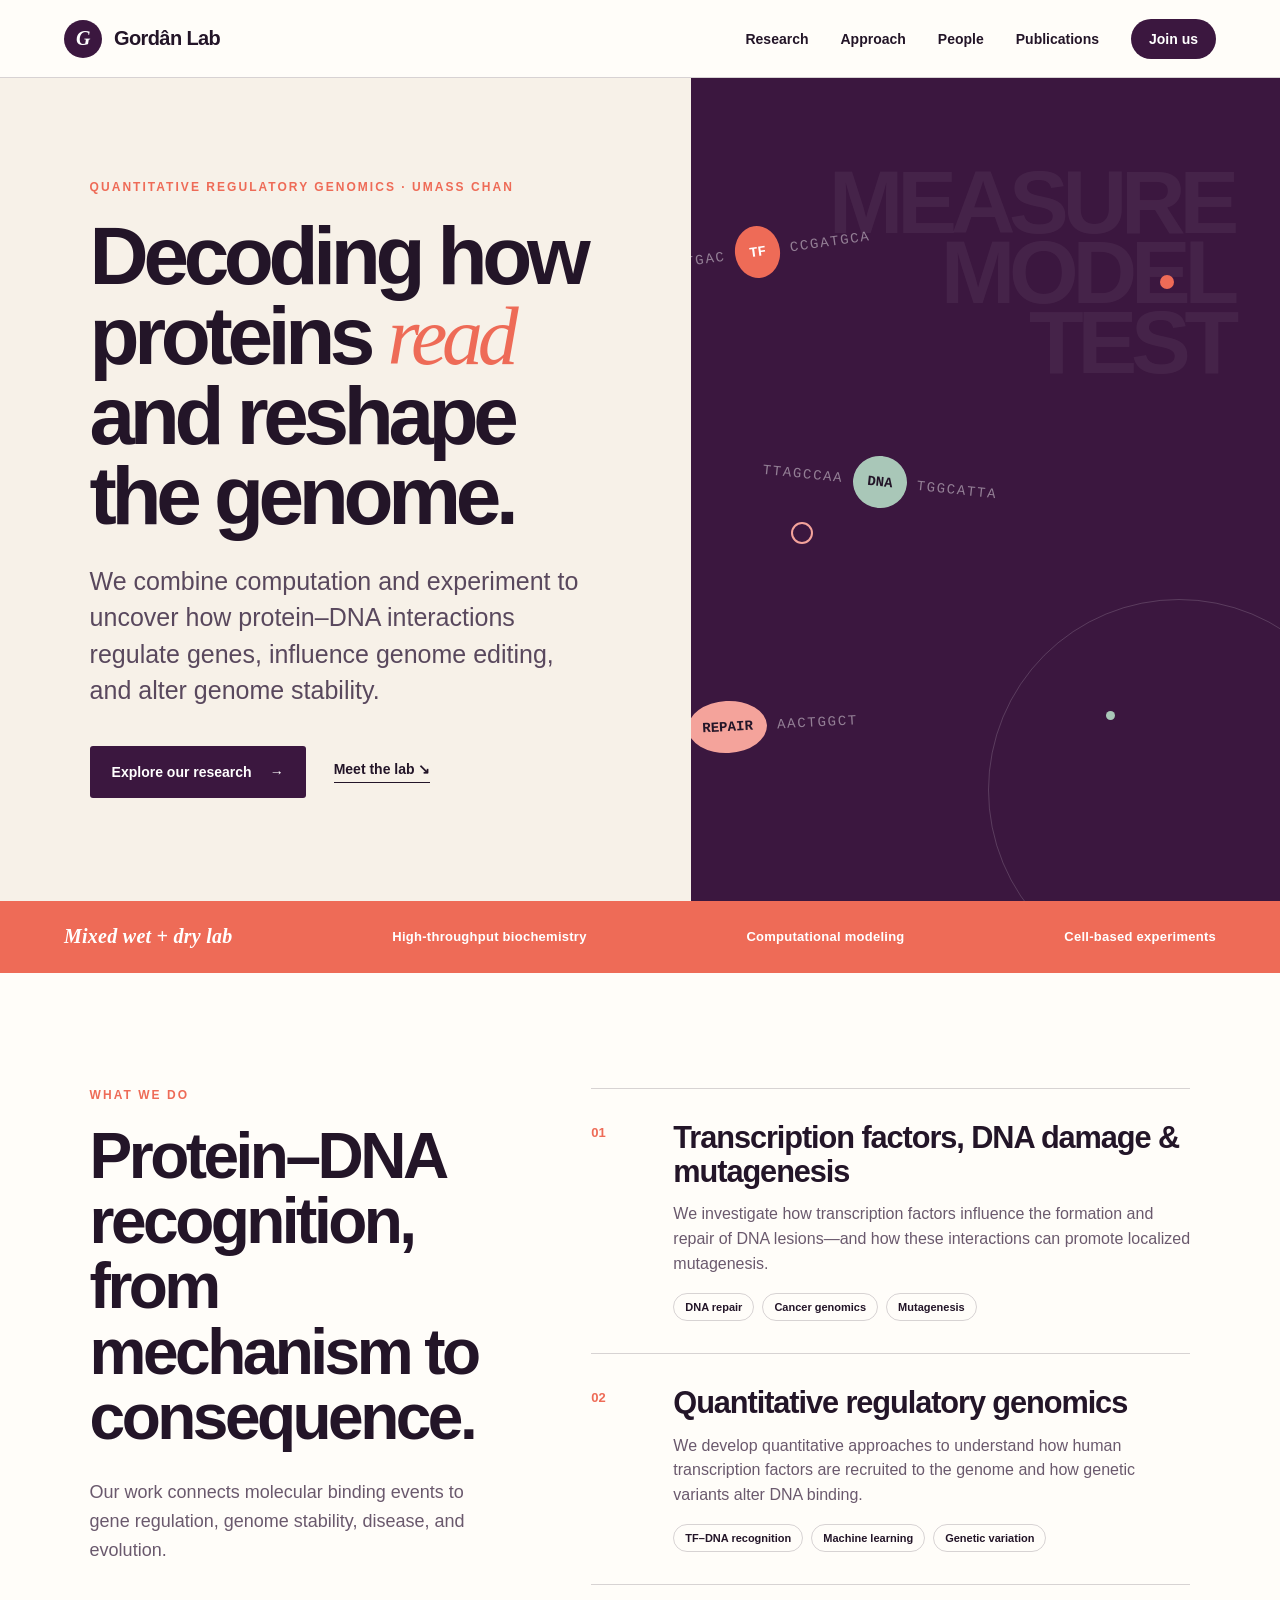
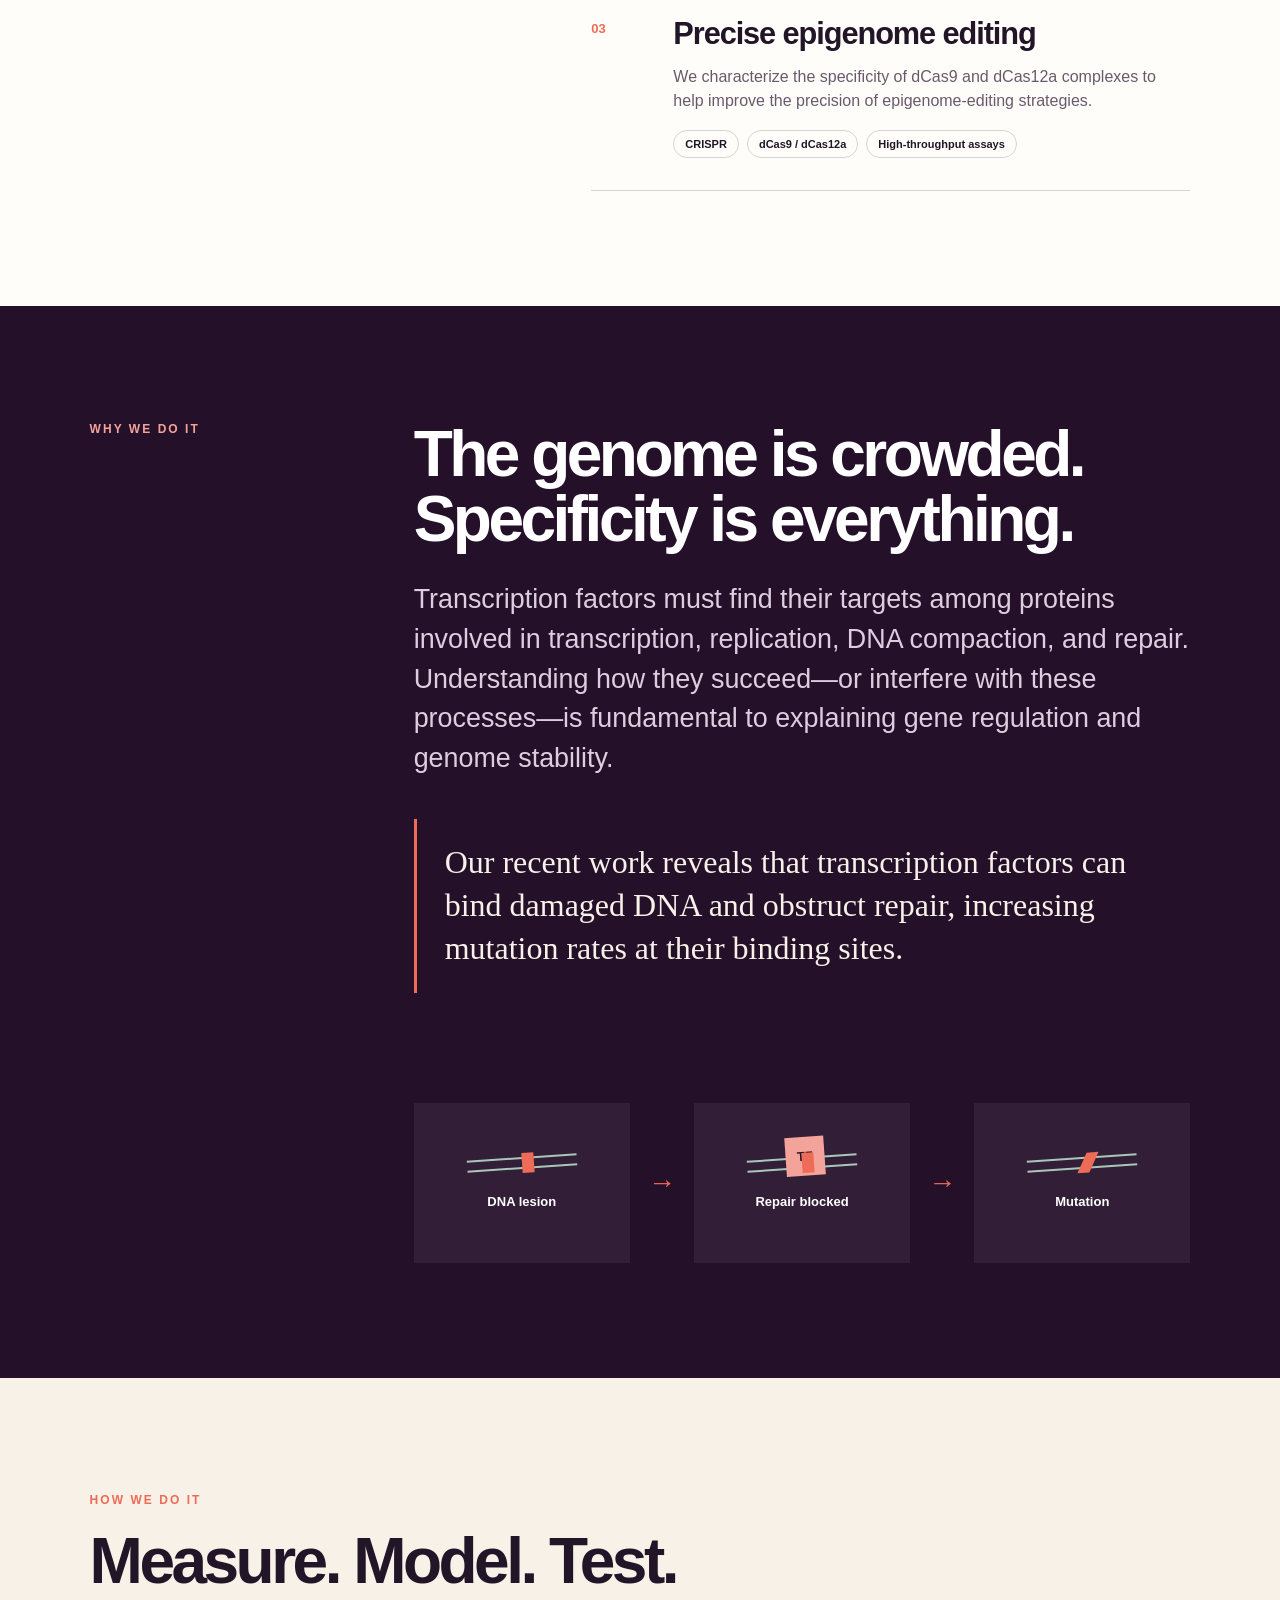
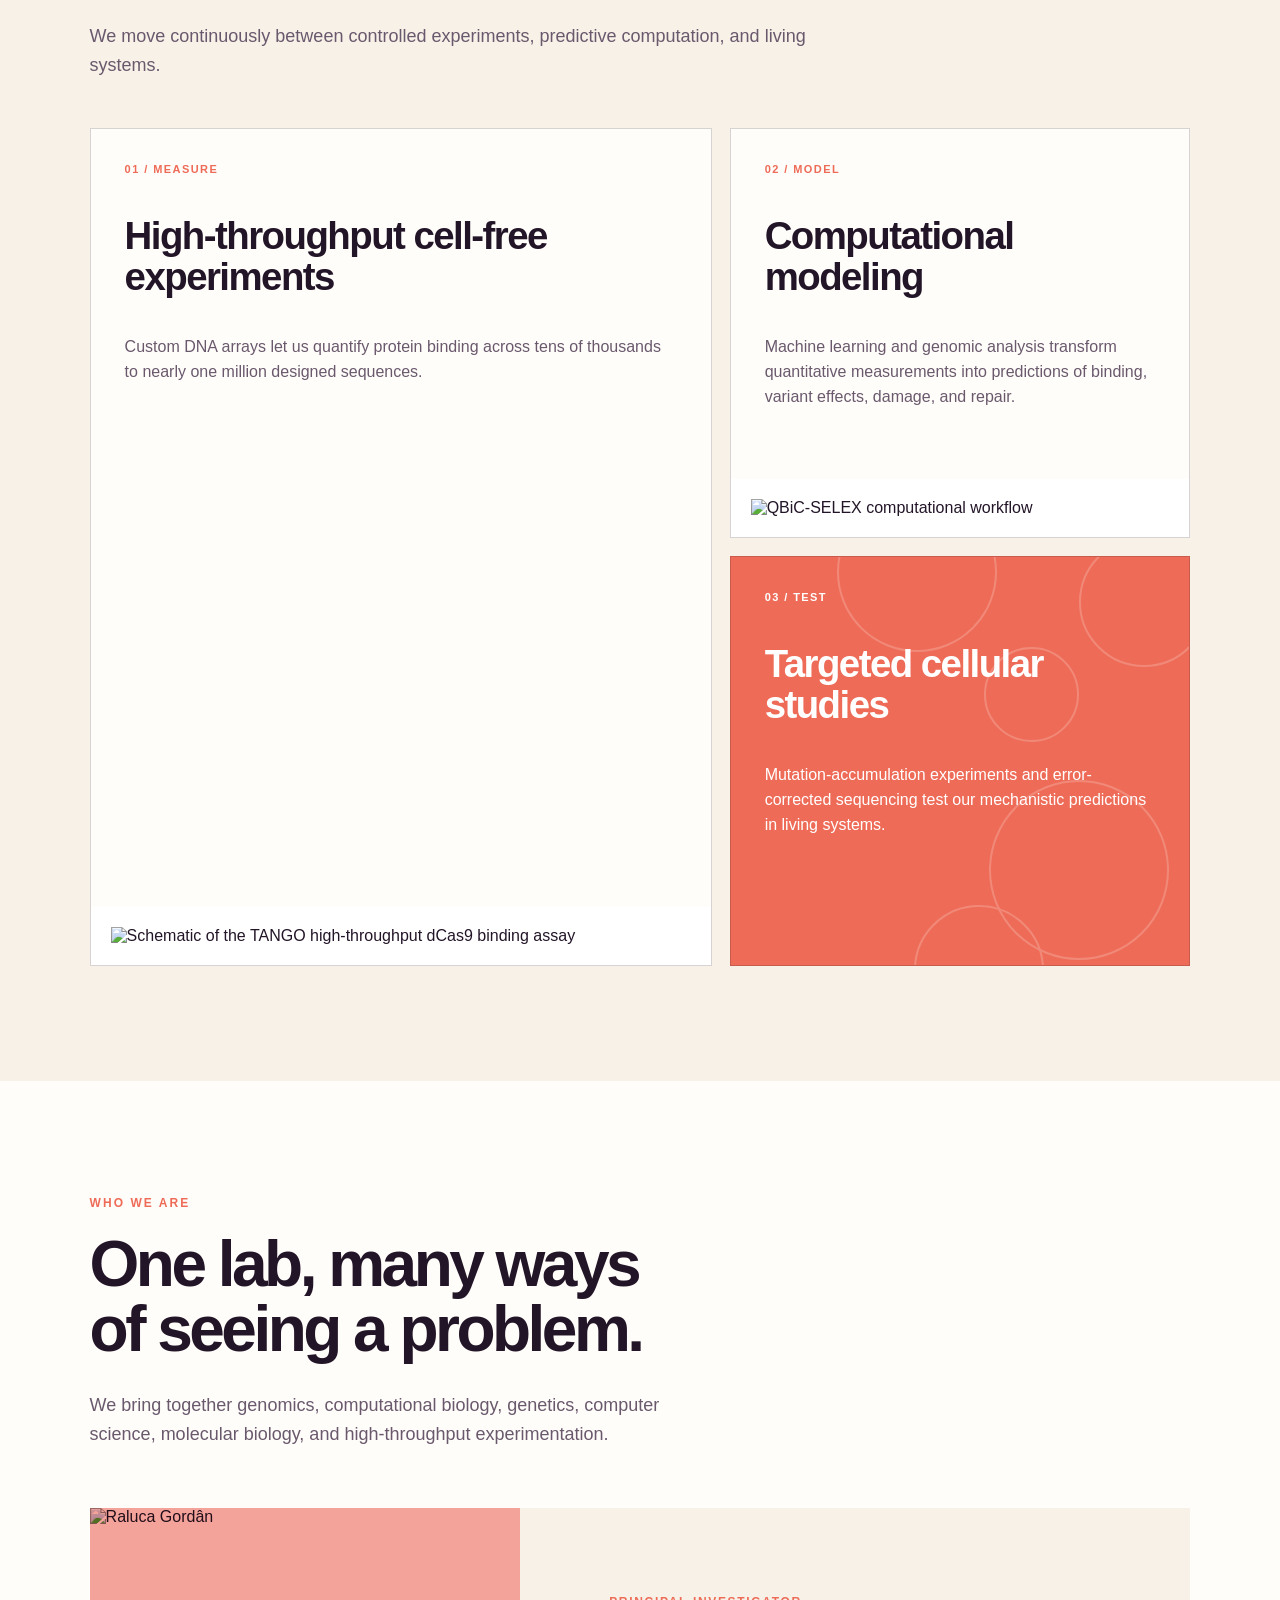
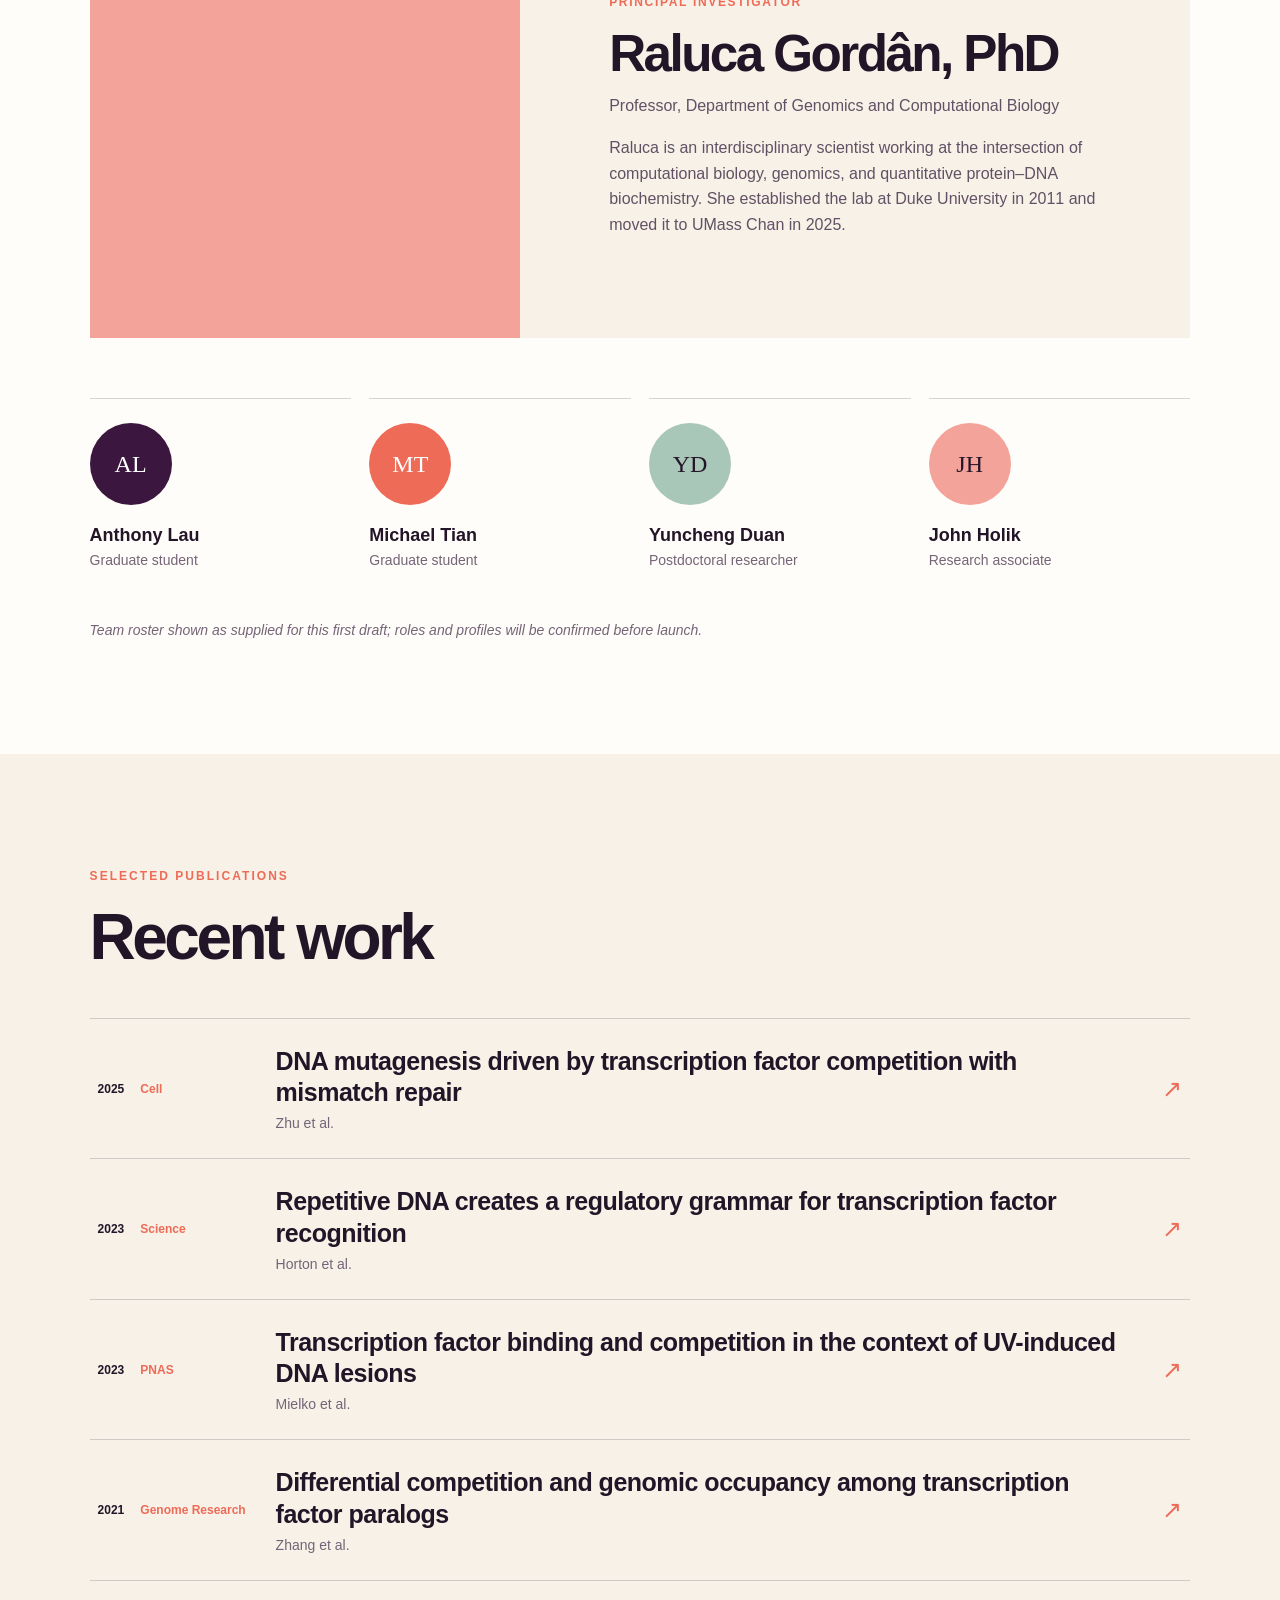
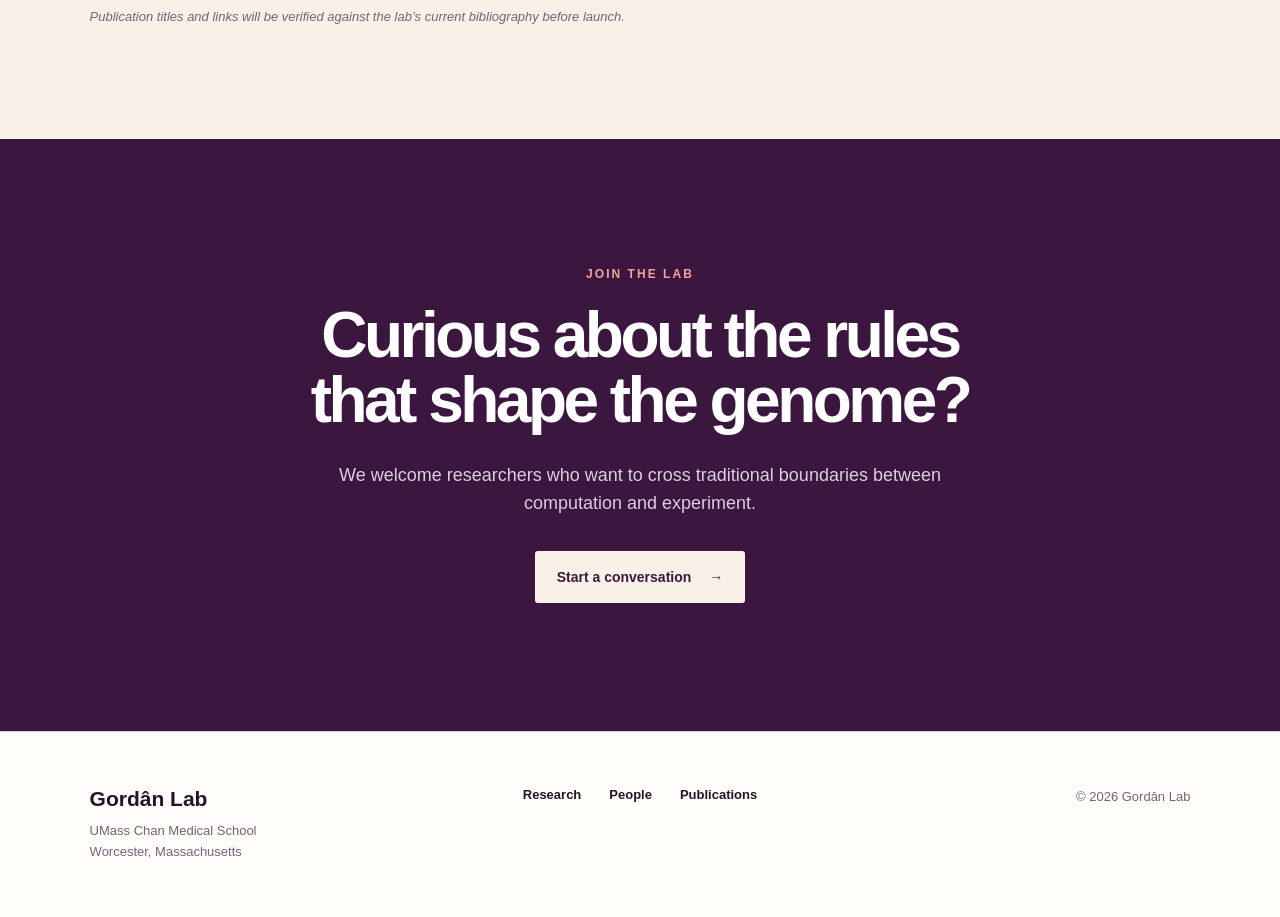
==== docs/index.html @ ce09cbd2 "Add static website files" ====
<!doctype html>
<html lang="en">
<head>
  <meta charset="utf-8">
  <meta name="viewport" content="width=device-width, initial-scale=1">
  <meta name="description" content="The Gordân Lab at UMass Chan studies protein–DNA recognition, genome editing, DNA repair, and mutagenesis.">
  <title>Gordân Lab | Quantitative Regulatory Genomics</title>
  <link rel="stylesheet" href="styles.css">
</head>
<body>
<main>
  <header class="site-header">
    <a class="brand" href="#top" aria-label="Gordân Lab home"><span class="brand-mark">G</span><span>Gordân Lab</span></a>
    <nav aria-label="Primary navigation">
      <a href="#research">Research</a><a href="#approach">Approach</a><a href="#people">People</a><a href="#publications">Publications</a><a class="nav-cta" href="#join">Join us</a>
    </nav>
  </header>

  <section class="hero" id="top">
    <div class="hero-copy">
      <p class="eyebrow">Quantitative regulatory genomics · UMass Chan</p>
      <h1>Decoding how proteins <em>read</em> and reshape the genome.</h1>
      <p class="hero-deck">We combine computation and experiment to uncover how protein–DNA interactions regulate genes, influence genome editing, and alter genome stability.</p>
      <div class="hero-actions"><a class="button button-primary" href="#research">Explore our research <span aria-hidden="true">→</span></a><a class="text-link" href="#people">Meet the lab <span aria-hidden="true">↘</span></a></div>
    </div>
    <div class="hero-visual" aria-label="Abstract representation of protein DNA recognition">
      <div class="sequence sequence-one">AGTCTGAC <b>TF</b> CCGATGCA</div><div class="sequence sequence-two">TTAGCCAA <b>DNA</b> TGGCATTA</div><div class="sequence sequence-three">CGATACGT <b>REPAIR</b> AACTGGCT</div>
      <div class="hero-statement">MEASURE<br>MODEL<br>TEST</div><span class="dot dot-one"></span><span class="dot dot-two"></span><span class="dot dot-three"></span>
    </div>
  </section>

  <section class="intro-strip" aria-label="Lab summary"><p>Mixed wet + dry lab</p><span>High-throughput biochemistry</span><span>Computational modeling</span><span>Cell-based experiments</span></section>

  <section class="section research" id="research">
    <div class="section-heading"><p class="eyebrow">What we do</p><h2>Protein–DNA recognition,<br>from mechanism to consequence.</h2><p>Our work connects molecular binding events to gene regulation, genome stability, disease, and evolution.</p></div>
    <div class="research-list">
      <article class="research-item"><span class="item-number">01</span><div><h3>Transcription factors, DNA damage &amp; mutagenesis</h3><p>We investigate how transcription factors influence the formation and repair of DNA lesions—and how these interactions can promote localized mutagenesis.</p><div class="tags"><span>DNA repair</span><span>Cancer genomics</span><span>Mutagenesis</span></div></div></article>
      <article class="research-item"><span class="item-number">02</span><div><h3>Quantitative regulatory genomics</h3><p>We develop quantitative approaches to understand how human transcription factors are recruited to the genome and how genetic variants alter DNA binding.</p><div class="tags"><span>TF–DNA recognition</span><span>Machine learning</span><span>Genetic variation</span></div></div></article>
      <article class="research-item"><span class="item-number">03</span><div><h3>Precise epigenome editing</h3><p>We characterize the specificity of dCas9 and dCas12a complexes to help improve the precision of epigenome-editing strategies.</p><div class="tags"><span>CRISPR</span><span>dCas9 / dCas12a</span><span>High-throughput assays</span></div></div></article>
    </div>
  </section>

  <section class="why section-dark" id="why">
    <div class="why-label"><p class="eyebrow">Why we do it</p></div>
    <div class="why-copy"><h2>The genome is crowded.<br>Specificity is everything.</h2><p>Transcription factors must find their targets among proteins involved in transcription, replication, DNA compaction, and repair. Understanding how they succeed—or interfere with these processes—is fundamental to explaining gene regulation and genome stability.</p><blockquote>Our recent work reveals that transcription factors can bind damaged DNA and obstruct repair, increasing mutation rates at their binding sites.</blockquote></div>
    <div class="why-diagram" aria-label="DNA lesion to mutation process"><div><span class="dna-line"></span><b>DNA lesion</b></div><span class="diagram-arrow">→</span><div><span class="dna-line blocked"></span><b>Repair blocked</b></div><span class="diagram-arrow">→</span><div><span class="dna-line mutation"></span><b>Mutation</b></div></div>
  </section>

  <section class="section approach" id="approach">
    <div class="section-heading compact"><p class="eyebrow">How we do it</p><h2>Measure. Model. Test.</h2><p>We move continuously between controlled experiments, predictive computation, and living systems.</p></div>
    <div class="approach-grid">
      <article class="method method-featured"><div class="method-copy"><span>01 / Measure</span><h3>High-throughput cell-free experiments</h3><p>Custom DNA arrays let us quantify protein binding across tens of thousands to nearly one million designed sequences.</p></div><img src="images/tango-assay.png" alt="Schematic of the TANGO high-throughput dCas9 binding assay"></article>
      <article class="method"><div class="method-copy"><span>02 / Model</span><h3>Computational modeling</h3><p>Machine learning and genomic analysis transform quantitative measurements into predictions of binding, variant effects, damage, and repair.</p></div><img src="images/qbic-selex.png" alt="QBiC-SELEX computational workflow"></article>
      <article class="method method-color"><div class="method-copy"><span>03 / Test</span><h3>Targeted cellular studies</h3><p>Mutation-accumulation experiments and error-corrected sequencing test our mechanistic predictions in living systems.</p></div><div class="cell-pattern"><span></span><span></span><span></span><span></span><span></span></div></article>
    </div>
  </section>

  <section class="section people" id="people">
    <div class="section-heading"><p class="eyebrow">Who we are</p><h2>One lab, many ways<br>of seeing a problem.</h2><p>We bring together genomics, computational biology, genetics, computer science, molecular biology, and high-throughput experimentation.</p></div>
    <div class="pi-profile"><div class="pi-photo"><img src="images/raluca-gordan.png" alt="Raluca Gordân"></div><div class="pi-copy"><p class="role">Principal Investigator</p><h3>Raluca Gordân, PhD</h3><p>Professor, Department of Genomics and Computational Biology</p><p>Raluca is an interdisciplinary scientist working at the intersection of computational biology, genomics, and quantitative protein–DNA biochemistry. She established the lab at Duke University in 2011 and moved it to UMass Chan in 2025.</p></div></div>
    <div class="team-grid"><article><div class="avatar">AL</div><h3>Anthony Lau</h3><p>Graduate student</p></article><article><div class="avatar">MT</div><h3>Michael Tian</h3><p>Graduate student</p></article><article><div class="avatar">YD</div><h3>Yuncheng Duan</h3><p>Postdoctoral researcher</p></article><article><div class="avatar">JH</div><h3>John Holik</h3><p>Research associate</p></article></div>
    <p class="roster-note">Team roster shown as supplied for this first draft; roles and profiles will be confirmed before launch.</p>
  </section>

  <section class="section publications" id="publications">
    <div class="section-heading compact"><p class="eyebrow">Selected publications</p><h2>Recent work</h2></div>
    <div class="publication-list">
      <article><div class="pub-meta"><b>2025</b><span>Cell</span></div><div><h3>DNA mutagenesis driven by transcription factor competition with mismatch repair</h3><p>Zhu et al.</p></div><span class="pub-arrow">↗</span></article>
      <article><div class="pub-meta"><b>2023</b><span>Science</span></div><div><h3>Repetitive DNA creates a regulatory grammar for transcription factor recognition</h3><p>Horton et al.</p></div><span class="pub-arrow">↗</span></article>
      <article><div class="pub-meta"><b>2023</b><span>PNAS</span></div><div><h3>Transcription factor binding and competition in the context of UV-induced DNA lesions</h3><p>Mielko et al.</p></div><span class="pub-arrow">↗</span></article>
      <article><div class="pub-meta"><b>2021</b><span>Genome Research</span></div><div><h3>Differential competition and genomic occupancy among transcription factor paralogs</h3><p>Zhang et al.</p></div><span class="pub-arrow">↗</span></article>
    </div><p class="publication-note">Publication titles and links will be verified against the lab’s current bibliography before launch.</p>
  </section>

  <section class="join" id="join"><p class="eyebrow">Join the lab</p><h2>Curious about the rules<br>that shape the genome?</h2><p>We welcome researchers who want to cross traditional boundaries between computation and experiment.</p><a class="button button-light" href="mailto:raluca.gordan@umassmed.edu">Start a conversation <span aria-hidden="true">→</span></a></section>
  <footer><div><b>Gordân Lab</b><p>UMass Chan Medical School<br>Worcester, Massachusetts</p></div><div class="footer-links"><a href="#research">Research</a><a href="#people">People</a><a href="#publications">Publications</a></div><p class="copyright">© 2026 Gordân Lab</p></footer>
</main>
</body>
</html>
---- docs/styles.css ----
:root {
  --ink: #231528;
  --plum: #3b173f;
  --plum-deep: #25102a;
  --coral: #ee6b57;
  --rose: #f4a39b;
  --sage: #a9c7b8;
  --cream: #f7f1e8;
  --paper: #fffdf9;
  --line: rgba(35, 21, 40, .18);
}

* { box-sizing: border-box; }
html { scroll-behavior: smooth; }
body { margin: 0; background: var(--paper); color: var(--ink); font-family: Arial, Helvetica, sans-serif; }
a { color: inherit; text-decoration: none; }
img { max-width: 100%; }

.site-header { min-height: 78px; padding: 16px clamp(24px, 5vw, 76px); display: flex; align-items: center; justify-content: space-between; gap: 32px; border-bottom: 1px solid var(--line); background: rgba(255,253,249,.96); position: sticky; top: 0; z-index: 20; }
.brand { display: flex; align-items: center; gap: 12px; font-weight: 800; font-size: 20px; letter-spacing: -.03em; }
.brand-mark { width: 38px; height: 38px; display: grid; place-items: center; border-radius: 50%; background: var(--plum); color: white; font-family: Georgia, serif; font-style: italic; }
nav { display: flex; align-items: center; gap: clamp(18px, 2.5vw, 38px); font-size: 14px; font-weight: 700; }
nav a { transition: color .2s ease; }
nav a:hover, nav a:focus-visible { color: var(--coral); }
.nav-cta { color: white; background: var(--plum); padding: 12px 18px; border-radius: 999px; }
.nav-cta:hover, .nav-cta:focus-visible { color: white; background: var(--coral); }

.hero { min-height: 640px; display: grid; grid-template-columns: 1.08fr .92fr; background: var(--cream); overflow: hidden; }
.hero-copy { padding: clamp(70px, 8vw, 118px) clamp(28px, 7vw, 110px); align-self: center; }
.eyebrow { margin: 0 0 22px; text-transform: uppercase; letter-spacing: .17em; font-size: 12px; font-weight: 800; color: var(--coral); }
h1, h2, h3, p { margin-top: 0; }
h1 { margin-bottom: 28px; max-width: 780px; font-size: clamp(52px, 6.4vw, 92px); line-height: .97; letter-spacing: -.065em; font-weight: 750; }
h1 em { font-family: Georgia, "Times New Roman", serif; font-weight: 400; color: var(--coral); }
.hero-deck { max-width: 690px; font-size: clamp(19px, 2vw, 25px); line-height: 1.45; color: #59485d; }
.hero-actions { margin-top: 38px; display: flex; align-items: center; gap: 28px; flex-wrap: wrap; }
.button { display: inline-flex; align-items: center; justify-content: center; gap: 18px; min-height: 52px; padding: 14px 22px; font-weight: 800; font-size: 14px; border-radius: 3px; transition: transform .2s ease, background .2s ease; }
.button:hover, .button:focus-visible { transform: translateY(-2px); }
.button-primary { background: var(--plum); color: white; }
.button-primary:hover, .button-primary:focus-visible { background: var(--coral); }
.text-link { font-size: 14px; font-weight: 800; border-bottom: 1px solid var(--ink); padding-bottom: 5px; }
.hero-visual { min-height: 520px; position: relative; background: var(--plum); color: white; overflow: hidden; }
.hero-visual:after { content: ""; position: absolute; width: 380px; height: 380px; border: 1px solid rgba(255,255,255,.16); border-radius: 50%; right: -90px; bottom: -80px; }
.sequence { position: absolute; font-family: "Courier New", monospace; letter-spacing: .12em; font-size: clamp(11px, 1.1vw, 16px); white-space: nowrap; color: rgba(255,255,255,.45); transform: rotate(-8deg); }
.sequence b { display: inline-grid; place-items: center; height: 52px; padding: 0 14px; border-radius: 50%; background: var(--coral); color: white; letter-spacing: 0; }
.sequence-one { top: 18%; left: -8%; }
.sequence-two { top: 46%; left: 12%; transform: rotate(6deg); }
.sequence-three { bottom: 18%; left: -16%; transform: rotate(-3deg); }
.sequence-two b { background: var(--sage); color: var(--ink); }
.sequence-three b { background: var(--rose); color: var(--ink); }
.hero-statement { position: absolute; right: 8%; top: 11%; font-size: clamp(58px, 7vw, 108px); line-height: .78; font-weight: 900; letter-spacing: -.07em; color: rgba(255,255,255,.055); text-align: right; }
.dot { position: absolute; border-radius: 50%; }
.dot-one { width: 14px; height: 14px; background: var(--coral); top: 24%; right: 18%; }
.dot-two { width: 9px; height: 9px; background: var(--sage); bottom: 22%; right: 28%; }
.dot-three { width: 22px; height: 22px; border: 2px solid var(--rose); top: 54%; left: 17%; }

.intro-strip { min-height: 72px; padding: 20px clamp(24px, 5vw, 76px); background: var(--coral); color: white; display: flex; align-items: center; justify-content: space-between; gap: 26px; font-size: 13px; font-weight: 700; letter-spacing: .02em; }
.intro-strip p { margin: 0; font-family: Georgia, serif; font-style: italic; font-size: 20px; }

.section { padding: clamp(74px, 9vw, 130px) clamp(24px, 7vw, 110px); }
.research { display: grid; grid-template-columns: .8fr 1.2fr; gap: clamp(50px, 8vw, 130px); }
.section-heading { max-width: 620px; }
.section-heading h2, .why h2, .join h2 { margin-bottom: 28px; font-size: clamp(42px, 5vw, 70px); line-height: 1.02; letter-spacing: -.055em; }
.section-heading > p:last-child { color: #6a596d; font-size: 18px; line-height: 1.6; }
.section-heading.compact { max-width: 780px; margin-bottom: 48px; }
.research-list { border-top: 1px solid var(--line); }
.research-item { display: grid; grid-template-columns: 62px 1fr; gap: 20px; padding: 32px 0; border-bottom: 1px solid var(--line); }
.item-number { color: var(--coral); font-weight: 800; font-size: 13px; padding-top: 4px; }
.research-item h3 { font-size: clamp(23px, 2.4vw, 34px); line-height: 1.1; letter-spacing: -.035em; margin-bottom: 14px; }
.research-item p { color: #6a596d; font-size: 16px; line-height: 1.55; max-width: 720px; }
.tags { display: flex; flex-wrap: wrap; gap: 8px; }
.tags span { border: 1px solid var(--line); border-radius: 999px; padding: 7px 11px; font-size: 11px; font-weight: 700; }

.section-dark { background: var(--plum-deep); color: white; padding: clamp(74px, 9vw, 130px) clamp(24px, 7vw, 110px); display: grid; grid-template-columns: .34fr 1fr; gap: 60px; }
.section-dark .eyebrow { color: var(--rose); }
.why-copy > p { font-size: clamp(19px, 2.1vw, 27px); line-height: 1.48; max-width: 980px; color: #ddcedf; }
blockquote { margin: 40px 0 50px; padding: 22px 0 22px 28px; border-left: 3px solid var(--coral); max-width: 900px; font-family: Georgia, serif; font-size: clamp(22px, 2.5vw, 34px); line-height: 1.35; color: var(--cream); }
.why-diagram { grid-column: 2; display: grid; grid-template-columns: 1fr auto 1fr auto 1fr; align-items: center; gap: 18px; max-width: 960px; }
.why-diagram > div { background: rgba(255,255,255,.06); min-height: 160px; display: flex; flex-direction: column; justify-content: center; align-items: center; gap: 25px; padding: 20px; font-size: 13px; }
.dna-line { width: 110px; height: 12px; border-top: 2px solid var(--sage); border-bottom: 2px solid var(--sage); position: relative; display: block; transform: rotate(-4deg); }
.dna-line:after { content: ""; position: absolute; width: 12px; height: 20px; left: 50%; top: -6px; background: var(--coral); }
.dna-line.blocked:before { content: "TF"; position: absolute; background: var(--rose); color: var(--ink); padding: 12px; left: 35%; top: -22px; font-weight: 900; }
.dna-line.mutation:after { transform: skew(-28deg); }
.diagram-arrow { color: var(--coral); font-size: 28px; }

.approach { background: var(--cream); }
.approach-grid { display: grid; grid-template-columns: 1.35fr 1fr; gap: 18px; }
.method { background: var(--paper); border: 1px solid var(--line); overflow: hidden; min-height: 410px; display: flex; flex-direction: column; justify-content: space-between; }
.method-featured { grid-row: span 2; }
.method-copy { padding: 34px; }
.method-copy > span { display: block; margin-bottom: 40px; color: var(--coral); font-size: 11px; font-weight: 900; letter-spacing: .13em; text-transform: uppercase; }
.method h3 { font-size: clamp(25px, 3vw, 40px); line-height: 1.07; letter-spacing: -.04em; }
.method p { color: #6a596d; font-size: 16px; line-height: 1.55; max-width: 600px; }
.method img { display: block; width: 100%; height: auto; object-fit: contain; background: white; padding: 20px; }
.method-color { background: var(--coral); color: white; position: relative; }
.method-color .method-copy { position: relative; z-index: 2; }
.method-color .method-copy > span, .method-color p { color: white; }
.cell-pattern { position: absolute; inset: 0; overflow: hidden; opacity: .2; }
.cell-pattern span { position: absolute; border: 2px solid white; border-radius: 50%; width: 130px; height: 130px; }
.cell-pattern span:nth-child(1) { right: -20px; top: -20px; }
.cell-pattern span:nth-child(2) { right: 110px; top: 90px; width: 95px; height: 95px; }
.cell-pattern span:nth-child(3) { right: 20px; bottom: 5px; width: 180px; height: 180px; }
.cell-pattern span:nth-child(4) { left: 40%; bottom: -70px; }
.cell-pattern span:nth-child(5) { right: 42%; top: -65px; width: 160px; height: 160px; }

.people { background: var(--paper); }
.people > .section-heading { margin-bottom: 60px; }
.pi-profile { display: grid; grid-template-columns: minmax(300px, 430px) 1fr; gap: clamp(40px, 7vw, 100px); align-items: center; background: var(--cream); margin-bottom: 60px; }
.pi-photo { position: relative; min-height: 430px; background: var(--rose); }
.pi-photo img { object-fit: cover; object-position: center; mix-blend-mode: multiply; }
.pi-copy { padding: 40px 55px 40px 0; max-width: 750px; }
.pi-copy .role { color: var(--coral); font-size: 12px; font-weight: 900; letter-spacing: .14em; text-transform: uppercase; }
.pi-copy h3 { font-size: clamp(35px, 4vw, 54px); letter-spacing: -.05em; margin-bottom: 10px; }
.pi-copy p { color: #625164; line-height: 1.6; }
.team-grid { display: grid; grid-template-columns: repeat(4, 1fr); gap: 18px; }
.team-grid article { border-top: 1px solid var(--line); padding-top: 24px; }
.avatar { width: 82px; height: 82px; display: grid; place-items: center; margin-bottom: 20px; border-radius: 50%; background: var(--plum); color: white; font-family: Georgia, serif; font-size: 24px; }
.team-grid article:nth-child(2) .avatar { background: var(--coral); }
.team-grid article:nth-child(3) .avatar { background: var(--sage); color: var(--ink); }
.team-grid article:nth-child(4) .avatar { background: var(--rose); color: var(--ink); }
.team-grid h3 { margin-bottom: 6px; font-size: 18px; }
.team-grid p, .roster-note { color: #756477; font-size: 14px; }
.roster-note { margin: 40px 0 0; font-style: italic; }

.publications { background: var(--cream); }
.publication-list { border-top: 1px solid var(--line); }
.publication-list article { display: grid; grid-template-columns: 150px 1fr auto; align-items: center; gap: 28px; padding: 27px 8px; border-bottom: 1px solid var(--line); transition: background .2s ease, padding .2s ease; }
.publication-list article:hover { background: rgba(255,255,255,.52); padding-left: 18px; padding-right: 18px; }
.pub-meta { display: flex; gap: 16px; font-size: 12px; }
.pub-meta span { color: var(--coral); font-weight: 800; }
.publication-list h3 { margin-bottom: 7px; font-size: clamp(18px, 2vw, 25px); line-height: 1.25; letter-spacing: -.02em; }
.publication-list p { margin: 0; color: #756477; font-size: 14px; }
.pub-arrow { color: var(--coral); font-size: 24px; }
.publication-note { margin: 28px 0 0; color: #756477; font-size: 13px; font-style: italic; }

.join { padding: clamp(75px, 10vw, 145px) clamp(24px, 7vw, 110px); background: var(--plum); color: white; text-align: center; }
.join .eyebrow { color: var(--rose); }
.join h2 { max-width: 920px; margin-left: auto; margin-right: auto; }
.join > p:not(.eyebrow) { max-width: 660px; margin: 0 auto 34px; color: #ddcedf; font-size: 18px; line-height: 1.55; }
.button-light { background: var(--cream); color: var(--plum); }
.button-light:hover, .button-light:focus-visible { background: var(--coral); color: white; }

footer { padding: 55px clamp(24px, 7vw, 110px); display: grid; grid-template-columns: 1fr auto 1fr; align-items: start; gap: 40px; background: var(--paper); border-top: 1px solid var(--line); }
footer b { font-size: 21px; }
footer p { color: #756477; font-size: 13px; line-height: 1.55; margin: 10px 0 0; }
.footer-links { display: flex; gap: 28px; font-size: 13px; font-weight: 800; }
.copyright { justify-self: end; margin-top: 0; }

@media (max-width: 900px) {
  nav a:not(.nav-cta) { display: none; }
  .hero { grid-template-columns: 1fr; }
  .hero-visual { min-height: 360px; }
  .intro-strip { flex-wrap: wrap; justify-content: flex-start; }
  .research, .section-dark { grid-template-columns: 1fr; }
  .why-diagram { grid-column: 1; }
  .approach-grid { grid-template-columns: 1fr; }
  .method-featured { grid-row: auto; }
  .pi-profile { grid-template-columns: 1fr; }
  .pi-copy { padding: 8px 32px 38px; }
  .team-grid { grid-template-columns: repeat(2, 1fr); gap: 36px 18px; }
  footer { grid-template-columns: 1fr; }
  .copyright { justify-self: start; }
}

@media (max-width: 600px) {
  .site-header { min-height: 68px; padding: 12px 20px; }
  .brand { font-size: 18px; }
  .brand-mark { width: 34px; height: 34px; }
  .nav-cta { padding: 10px 14px; }
  .hero-copy { padding: 64px 24px; }
  h1 { font-size: 50px; }
  .hero-visual { min-height: 300px; }
  .intro-strip { padding: 20px 24px; }
  .intro-strip span { width: 100%; }
  .section { padding: 72px 24px; }
  .section-dark { padding: 72px 24px; }
  .why-diagram { grid-template-columns: 1fr; }
  .diagram-arrow { transform: rotate(90deg); }
  .research-item { grid-template-columns: 40px 1fr; }
  .method-copy { padding: 28px 24px; }
  .pi-photo { min-height: 340px; }
  .team-grid { grid-template-columns: 1fr 1fr; }
  .publication-list article { grid-template-columns: 72px 1fr; gap: 14px; }
  .pub-meta { flex-direction: column; gap: 5px; }
  .pub-arrow { display: none; }
  .join { padding: 82px 24px; }
  footer { padding: 45px 24px; }
  .footer-links { flex-wrap: wrap; }
}

@media (prefers-reduced-motion: reduce) {
  html { scroll-behavior: auto; }
  *, *:before, *:after { transition: none !important; }
}
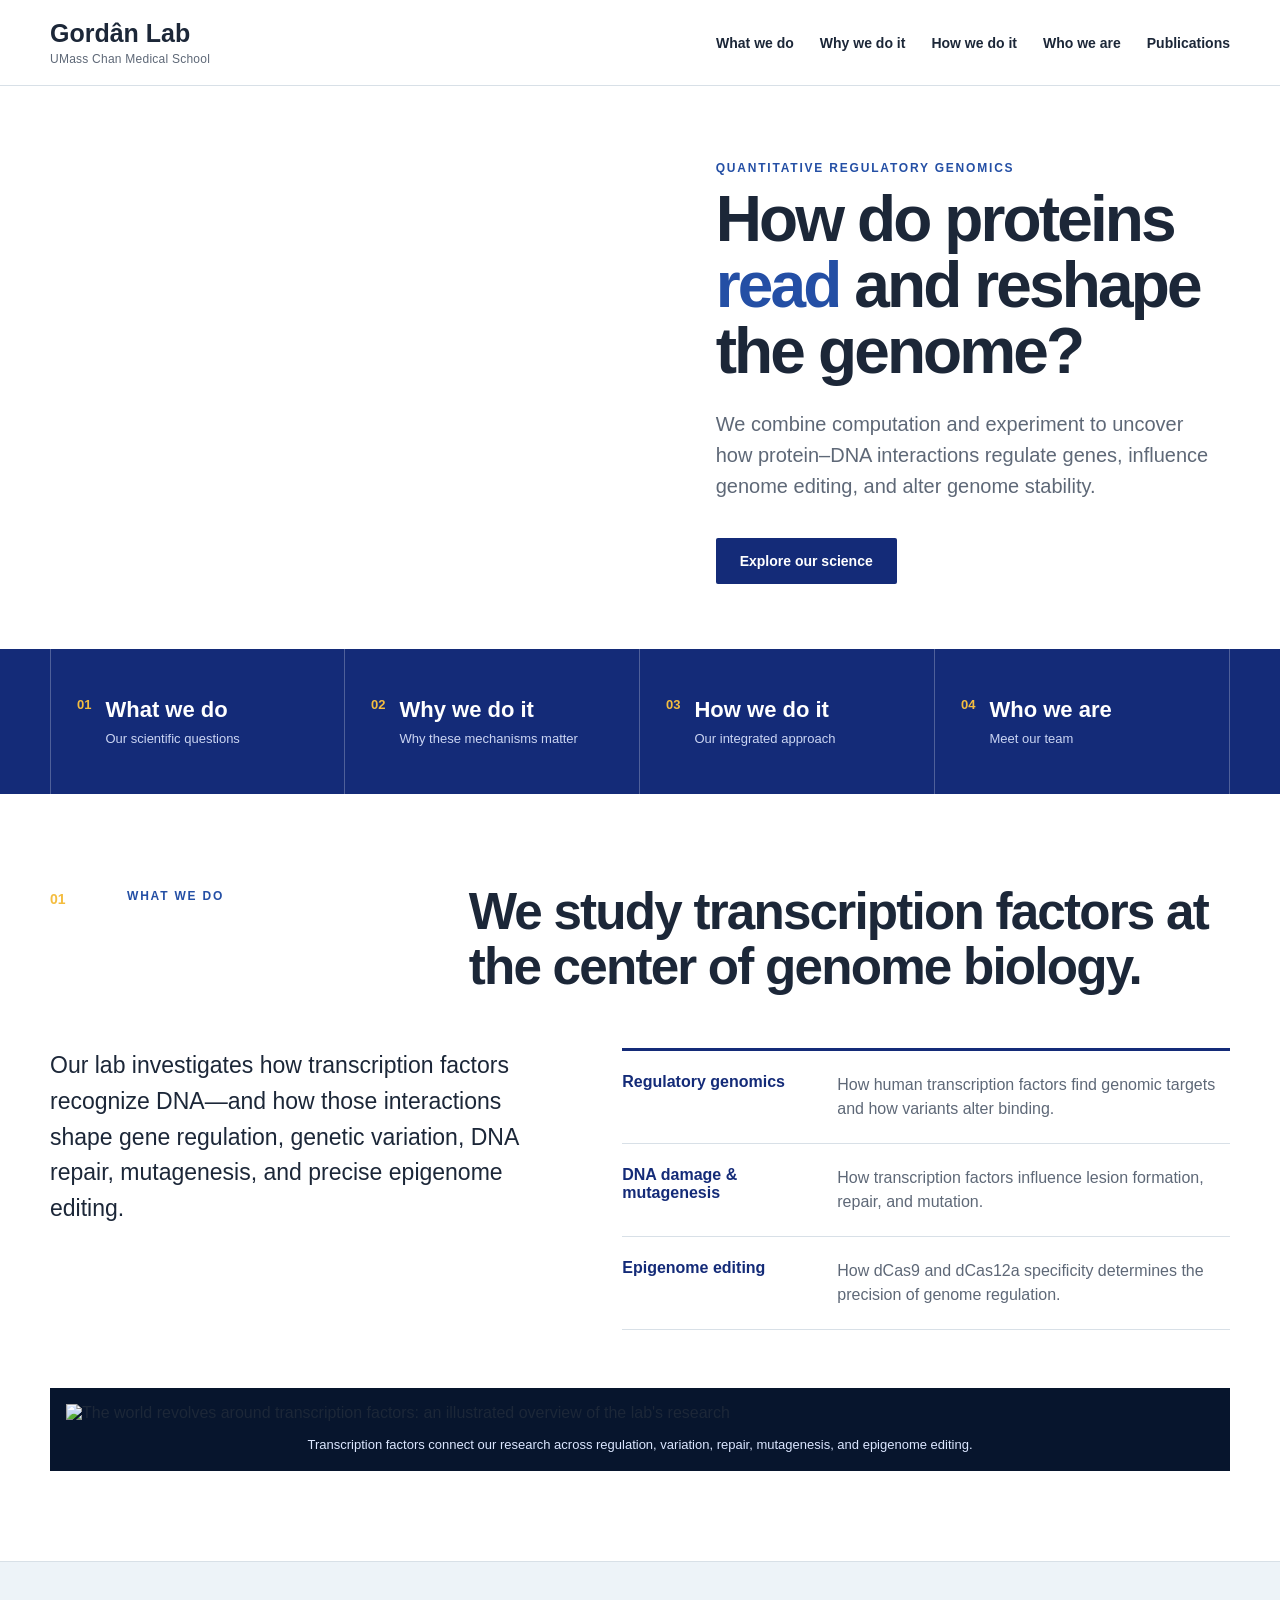
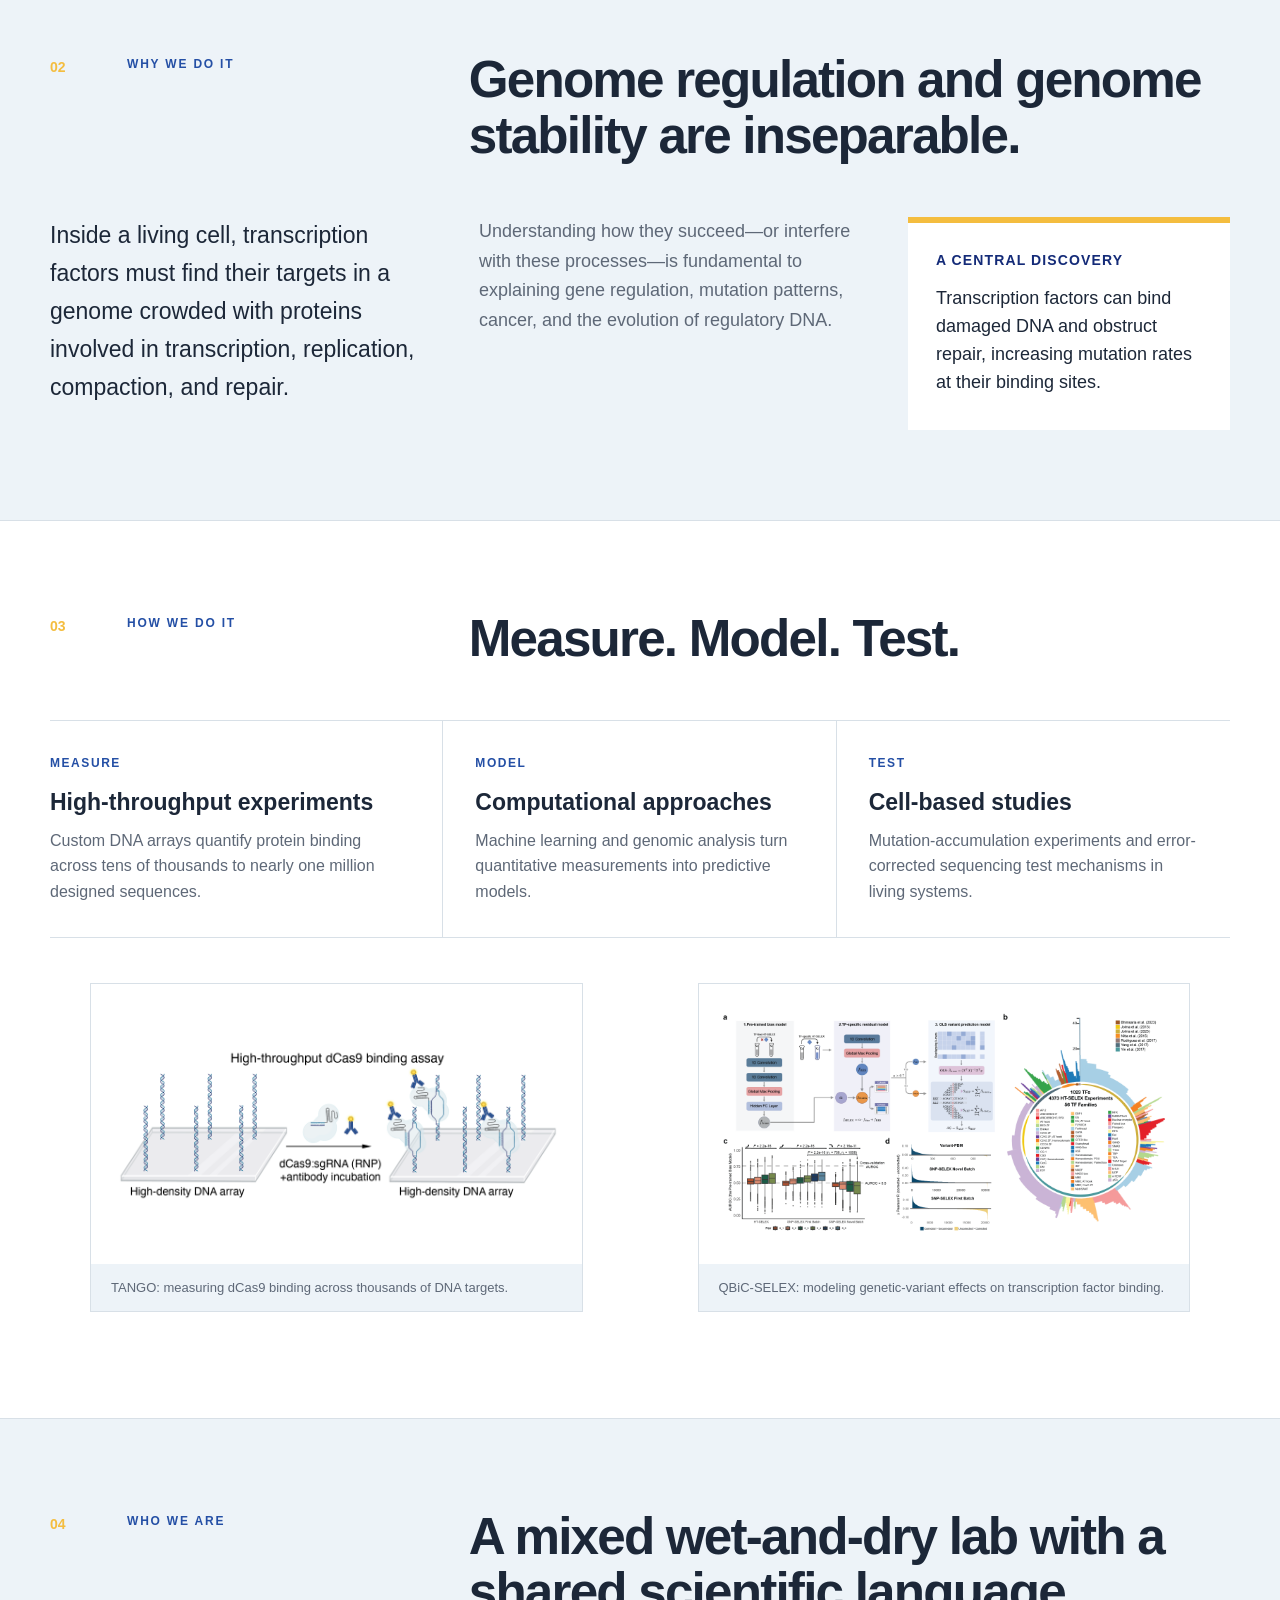
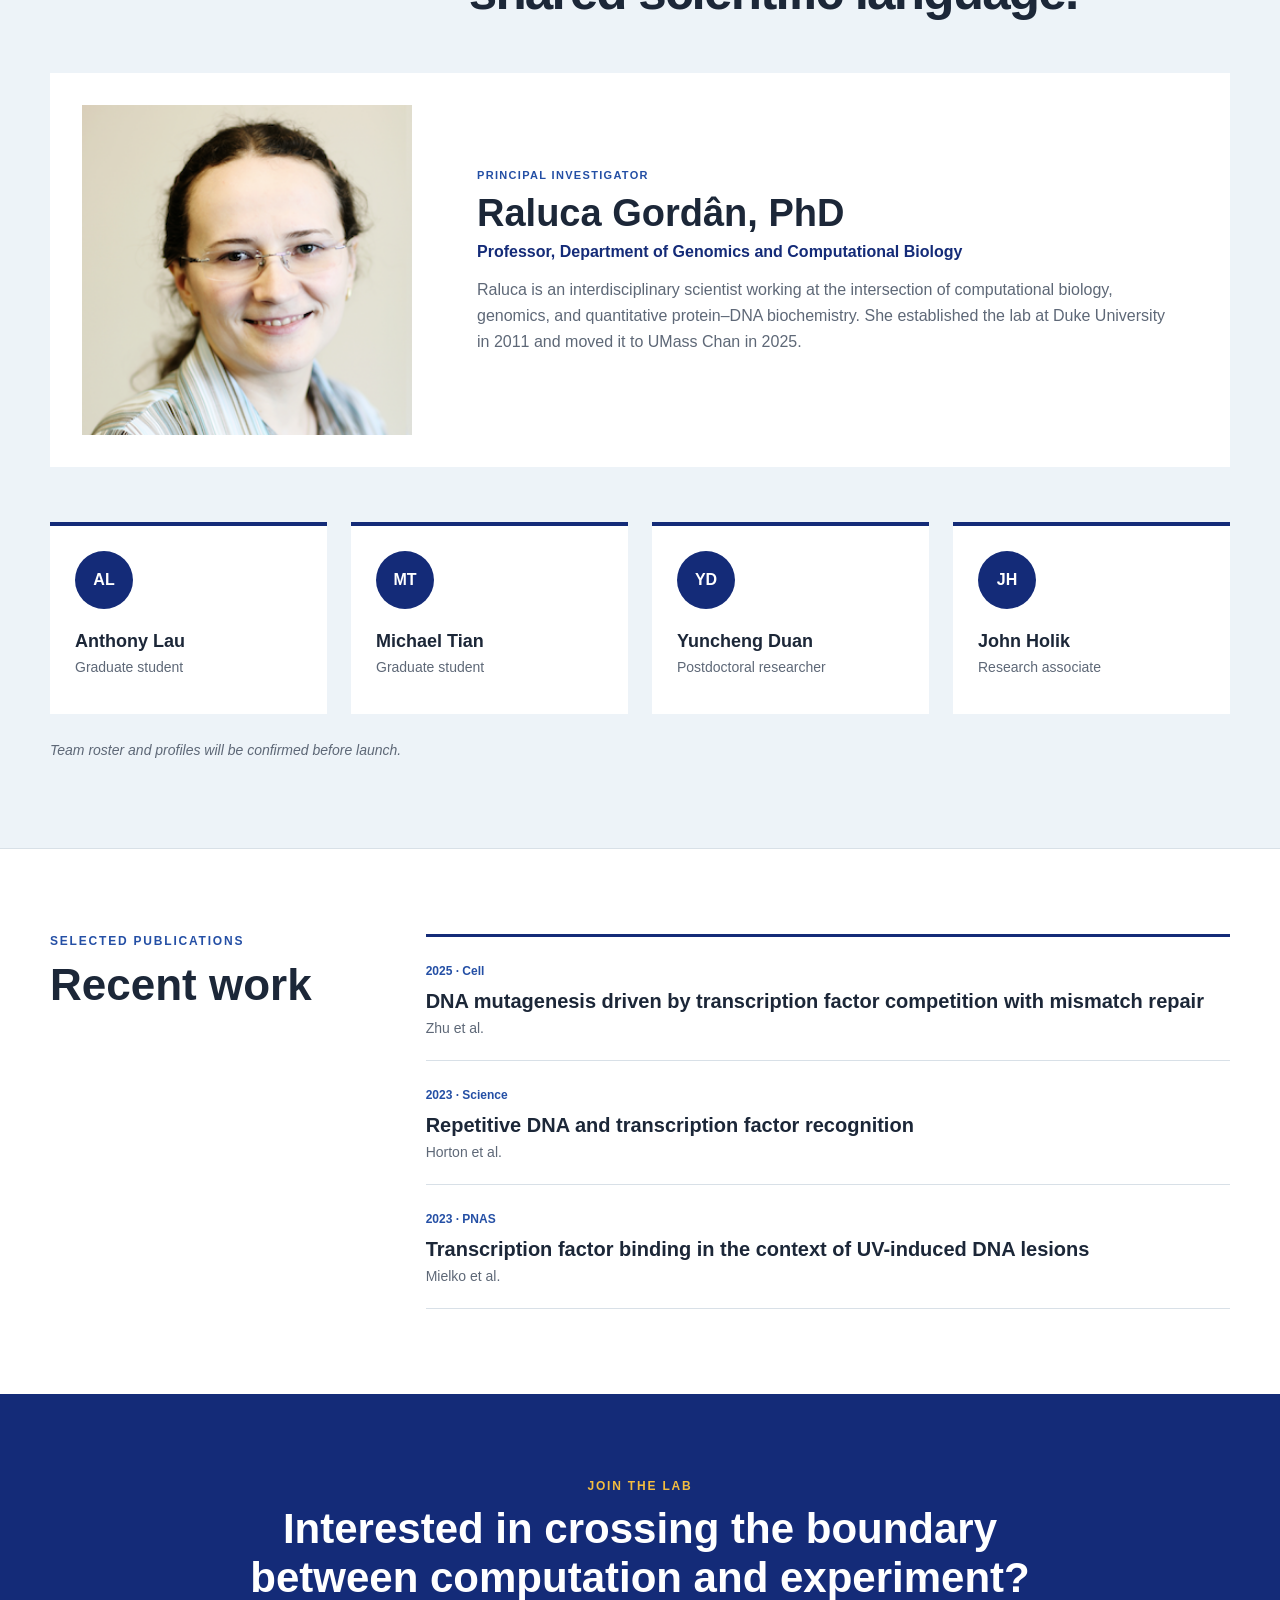
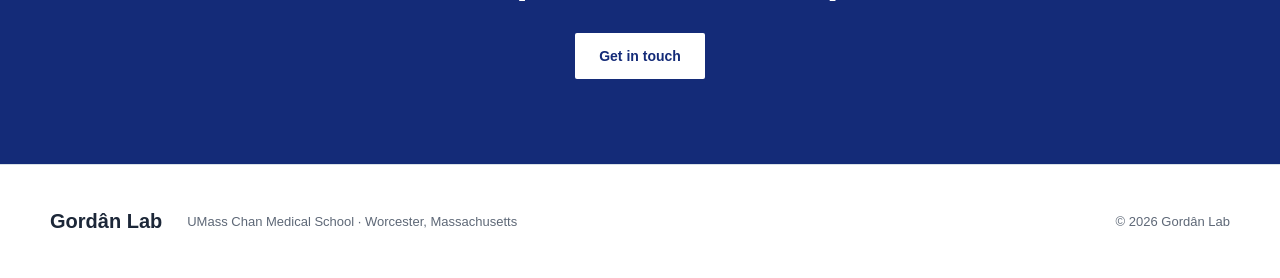
==== commit c3f6dec1: "Redesign homepage around four core questions" ====
--- a/docs/index.html
+++ b/docs/index.html
@@ -3,77 +3,87 @@
 <head>
   <meta charset="utf-8">
   <meta name="viewport" content="width=device-width, initial-scale=1">
-  <meta name="description" content="The Gordân Lab at UMass Chan studies protein–DNA recognition, genome editing, DNA repair, and mutagenesis.">
+  <meta name="description" content="The Gordân Lab at UMass Chan studies transcription factor–DNA recognition, genome editing, DNA repair, and mutagenesis.">
   <title>Gordân Lab | Quantitative Regulatory Genomics</title>
   <link rel="stylesheet" href="styles.css">
 </head>
 <body>
+<header class="site-header">
+  <a class="brand" href="#top"><span>Gordân Lab</span><small>UMass Chan Medical School</small></a>
+  <nav aria-label="Primary navigation">
+    <a href="#what">What we do</a><a href="#why">Why we do it</a><a href="#how">How we do it</a><a href="#who">Who we are</a><a href="#publications">Publications</a>
+  </nav>
+</header>
+
 <main>
-  <header class="site-header">
-    <a class="brand" href="#top" aria-label="Gordân Lab home"><span class="brand-mark">G</span><span>Gordân Lab</span></a>
-    <nav aria-label="Primary navigation">
-      <a href="#research">Research</a><a href="#approach">Approach</a><a href="#people">People</a><a href="#publications">Publications</a><a class="nav-cta" href="#join">Join us</a>
-    </nav>
-  </header>
-
   <section class="hero" id="top">
+    <div class="hero-image" role="img" aria-label="Illustration of a transcription factor at the center of gene regulation, genetic variation, DNA repair, mutagenesis, and epigenome editing"></div>
     <div class="hero-copy">
-      <p class="eyebrow">Quantitative regulatory genomics · UMass Chan</p>
-      <h1>Decoding how proteins <em>read</em> and reshape the genome.</h1>
-      <p class="hero-deck">We combine computation and experiment to uncover how protein–DNA interactions regulate genes, influence genome editing, and alter genome stability.</p>
-      <div class="hero-actions"><a class="button button-primary" href="#research">Explore our research <span aria-hidden="true">→</span></a><a class="text-link" href="#people">Meet the lab <span aria-hidden="true">↘</span></a></div>
-    </div>
-    <div class="hero-visual" aria-label="Abstract representation of protein DNA recognition">
-      <div class="sequence sequence-one">AGTCTGAC <b>TF</b> CCGATGCA</div><div class="sequence sequence-two">TTAGCCAA <b>DNA</b> TGGCATTA</div><div class="sequence sequence-three">CGATACGT <b>REPAIR</b> AACTGGCT</div>
-      <div class="hero-statement">MEASURE<br>MODEL<br>TEST</div><span class="dot dot-one"></span><span class="dot dot-two"></span><span class="dot dot-three"></span>
+      <p class="kicker">Quantitative regulatory genomics</p>
+      <h1>How do proteins <span>read</span> and reshape the genome?</h1>
+      <p>We combine computation and experiment to uncover how protein–DNA interactions regulate genes, influence genome editing, and alter genome stability.</p>
+      <a class="button" href="#what">Explore our science</a>
     </div>
   </section>
 
-  <section class="intro-strip" aria-label="Lab summary"><p>Mixed wet + dry lab</p><span>High-throughput biochemistry</span><span>Computational modeling</span><span>Cell-based experiments</span></section>
+  <section class="chapter-nav" aria-label="Core lab questions">
+    <a href="#what"><b>01</b><strong>What we do</strong><span>Our scientific questions</span></a>
+    <a href="#why"><b>02</b><strong>Why we do it</strong><span>Why these mechanisms matter</span></a>
+    <a href="#how"><b>03</b><strong>How we do it</strong><span>Our integrated approach</span></a>
+    <a href="#who"><b>04</b><strong>Who we are</strong><span>Meet our team</span></a>
+  </section>
 
-  <section class="section research" id="research">
-    <div class="section-heading"><p class="eyebrow">What we do</p><h2>Protein–DNA recognition,<br>from mechanism to consequence.</h2><p>Our work connects molecular binding events to gene regulation, genome stability, disease, and evolution.</p></div>
-    <div class="research-list">
-      <article class="research-item"><span class="item-number">01</span><div><h3>Transcription factors, DNA damage &amp; mutagenesis</h3><p>We investigate how transcription factors influence the formation and repair of DNA lesions—and how these interactions can promote localized mutagenesis.</p><div class="tags"><span>DNA repair</span><span>Cancer genomics</span><span>Mutagenesis</span></div></div></article>
-      <article class="research-item"><span class="item-number">02</span><div><h3>Quantitative regulatory genomics</h3><p>We develop quantitative approaches to understand how human transcription factors are recruited to the genome and how genetic variants alter DNA binding.</p><div class="tags"><span>TF–DNA recognition</span><span>Machine learning</span><span>Genetic variation</span></div></div></article>
-      <article class="research-item"><span class="item-number">03</span><div><h3>Precise epigenome editing</h3><p>We characterize the specificity of dCas9 and dCas12a complexes to help improve the precision of epigenome-editing strategies.</p><div class="tags"><span>CRISPR</span><span>dCas9 / dCas12a</span><span>High-throughput assays</span></div></div></article>
+  <section class="chapter what" id="what">
+    <div class="chapter-title"><span>01</span><p>What we do</p><h2>We study transcription factors at the center of genome biology.</h2></div>
+    <div class="what-copy">
+      <p class="lead">Our lab investigates how transcription factors recognize DNA—and how those interactions shape gene regulation, genetic variation, DNA repair, mutagenesis, and precise epigenome editing.</p>
+      <div class="research-topics">
+        <article><b>Regulatory genomics</b><p>How human transcription factors find genomic targets and how variants alter binding.</p></article>
+        <article><b>DNA damage &amp; mutagenesis</b><p>How transcription factors influence lesion formation, repair, and mutation.</p></article>
+        <article><b>Epigenome editing</b><p>How dCas9 and dCas12a specificity determines the precision of genome regulation.</p></article>
+      </div>
+    </div>
+    <figure class="research-figure"><img src="images/research-universe.png" alt="The world revolves around transcription factors: an illustrated overview of the lab's research"><figcaption>Transcription factors connect our research across regulation, variation, repair, mutagenesis, and epigenome editing.</figcaption></figure>
+  </section>
+
+  <section class="chapter why" id="why">
+    <div class="chapter-title"><span>02</span><p>Why we do it</p><h2>Genome regulation and genome stability are inseparable.</h2></div>
+    <div class="why-grid">
+      <p class="lead">Inside a living cell, transcription factors must find their targets in a genome crowded with proteins involved in transcription, replication, compaction, and repair.</p>
+      <p>Understanding how they succeed—or interfere with these processes—is fundamental to explaining gene regulation, mutation patterns, cancer, and the evolution of regulatory DNA.</p>
+      <aside><strong>A central discovery</strong><p>Transcription factors can bind damaged DNA and obstruct repair, increasing mutation rates at their binding sites.</p></aside>
     </div>
   </section>
 
-  <section class="why section-dark" id="why">
-    <div class="why-label"><p class="eyebrow">Why we do it</p></div>
-    <div class="why-copy"><h2>The genome is crowded.<br>Specificity is everything.</h2><p>Transcription factors must find their targets among proteins involved in transcription, replication, DNA compaction, and repair. Understanding how they succeed—or interfere with these processes—is fundamental to explaining gene regulation and genome stability.</p><blockquote>Our recent work reveals that transcription factors can bind damaged DNA and obstruct repair, increasing mutation rates at their binding sites.</blockquote></div>
-    <div class="why-diagram" aria-label="DNA lesion to mutation process"><div><span class="dna-line"></span><b>DNA lesion</b></div><span class="diagram-arrow">→</span><div><span class="dna-line blocked"></span><b>Repair blocked</b></div><span class="diagram-arrow">→</span><div><span class="dna-line mutation"></span><b>Mutation</b></div></div>
+  <section class="chapter how" id="how">
+    <div class="chapter-title"><span>03</span><p>How we do it</p><h2>Measure. Model. Test.</h2></div>
+    <div class="method-row">
+      <article><span>Measure</span><h3>High-throughput experiments</h3><p>Custom DNA arrays quantify protein binding across tens of thousands to nearly one million designed sequences.</p></article>
+      <article><span>Model</span><h3>Computational approaches</h3><p>Machine learning and genomic analysis turn quantitative measurements into predictive models.</p></article>
+      <article><span>Test</span><h3>Cell-based studies</h3><p>Mutation-accumulation experiments and error-corrected sequencing test mechanisms in living systems.</p></article>
+    </div>
+    <div class="method-figures"><figure><img src="images/tango-assay.png" alt="TANGO high-throughput dCas9 binding assay"><figcaption>TANGO: measuring dCas9 binding across thousands of DNA targets.</figcaption></figure><figure><img src="images/qbic-selex.png" alt="QBiC-SELEX computational workflow"><figcaption>QBiC-SELEX: modeling genetic-variant effects on transcription factor binding.</figcaption></figure></div>
   </section>
 
-  <section class="section approach" id="approach">
-    <div class="section-heading compact"><p class="eyebrow">How we do it</p><h2>Measure. Model. Test.</h2><p>We move continuously between controlled experiments, predictive computation, and living systems.</p></div>
-    <div class="approach-grid">
-      <article class="method method-featured"><div class="method-copy"><span>01 / Measure</span><h3>High-throughput cell-free experiments</h3><p>Custom DNA arrays let us quantify protein binding across tens of thousands to nearly one million designed sequences.</p></div><img src="images/tango-assay.png" alt="Schematic of the TANGO high-throughput dCas9 binding assay"></article>
-      <article class="method"><div class="method-copy"><span>02 / Model</span><h3>Computational modeling</h3><p>Machine learning and genomic analysis transform quantitative measurements into predictions of binding, variant effects, damage, and repair.</p></div><img src="images/qbic-selex.png" alt="QBiC-SELEX computational workflow"></article>
-      <article class="method method-color"><div class="method-copy"><span>03 / Test</span><h3>Targeted cellular studies</h3><p>Mutation-accumulation experiments and error-corrected sequencing test our mechanistic predictions in living systems.</p></div><div class="cell-pattern"><span></span><span></span><span></span><span></span><span></span></div></article>
+  <section class="chapter who" id="who">
+    <div class="chapter-title"><span>04</span><p>Who we are</p><h2>A mixed wet-and-dry lab with a shared scientific language.</h2></div>
+    <div class="pi-profile"><img src="images/raluca-gordan.png" alt="Raluca Gordân"><div><p class="label">Principal Investigator</p><h3>Raluca Gordân, PhD</h3><p class="position">Professor, Department of Genomics and Computational Biology</p><p>Raluca is an interdisciplinary scientist working at the intersection of computational biology, genomics, and quantitative protein–DNA biochemistry. She established the lab at Duke University in 2011 and moved it to UMass Chan in 2025.</p></div></div>
+    <div class="team-grid"><article><span>AL</span><h3>Anthony Lau</h3><p>Graduate student</p></article><article><span>MT</span><h3>Michael Tian</h3><p>Graduate student</p></article><article><span>YD</span><h3>Yuncheng Duan</h3><p>Postdoctoral researcher</p></article><article><span>JH</span><h3>John Holik</h3><p>Research associate</p></article></div>
+    <p class="draft-note">Team roster and profiles will be confirmed before launch.</p>
+  </section>
+
+  <section class="publications" id="publications">
+    <div><p class="kicker">Selected publications</p><h2>Recent work</h2></div>
+    <div class="pub-list">
+      <article><span>2025 · Cell</span><h3>DNA mutagenesis driven by transcription factor competition with mismatch repair</h3><p>Zhu et al.</p></article>
+      <article><span>2023 · Science</span><h3>Repetitive DNA and transcription factor recognition</h3><p>Horton et al.</p></article>
+      <article><span>2023 · PNAS</span><h3>Transcription factor binding in the context of UV-induced DNA lesions</h3><p>Mielko et al.</p></article>
     </div>
   </section>
 
-  <section class="section people" id="people">
-    <div class="section-heading"><p class="eyebrow">Who we are</p><h2>One lab, many ways<br>of seeing a problem.</h2><p>We bring together genomics, computational biology, genetics, computer science, molecular biology, and high-throughput experimentation.</p></div>
-    <div class="pi-profile"><div class="pi-photo"><img src="images/raluca-gordan.png" alt="Raluca Gordân"></div><div class="pi-copy"><p class="role">Principal Investigator</p><h3>Raluca Gordân, PhD</h3><p>Professor, Department of Genomics and Computational Biology</p><p>Raluca is an interdisciplinary scientist working at the intersection of computational biology, genomics, and quantitative protein–DNA biochemistry. She established the lab at Duke University in 2011 and moved it to UMass Chan in 2025.</p></div></div>
-    <div class="team-grid"><article><div class="avatar">AL</div><h3>Anthony Lau</h3><p>Graduate student</p></article><article><div class="avatar">MT</div><h3>Michael Tian</h3><p>Graduate student</p></article><article><div class="avatar">YD</div><h3>Yuncheng Duan</h3><p>Postdoctoral researcher</p></article><article><div class="avatar">JH</div><h3>John Holik</h3><p>Research associate</p></article></div>
-    <p class="roster-note">Team roster shown as supplied for this first draft; roles and profiles will be confirmed before launch.</p>
-  </section>
+  <section class="join"><p class="kicker">Join the lab</p><h2>Interested in crossing the boundary between computation and experiment?</h2><a class="button light" href="mailto:raluca.gordan@umassmed.edu">Get in touch</a></section>
+</main>
 
-  <section class="section publications" id="publications">
-    <div class="section-heading compact"><p class="eyebrow">Selected publications</p><h2>Recent work</h2></div>
-    <div class="publication-list">
-      <article><div class="pub-meta"><b>2025</b><span>Cell</span></div><div><h3>DNA mutagenesis driven by transcription factor competition with mismatch repair</h3><p>Zhu et al.</p></div><span class="pub-arrow">↗</span></article>
-      <article><div class="pub-meta"><b>2023</b><span>Science</span></div><div><h3>Repetitive DNA creates a regulatory grammar for transcription factor recognition</h3><p>Horton et al.</p></div><span class="pub-arrow">↗</span></article>
-      <article><div class="pub-meta"><b>2023</b><span>PNAS</span></div><div><h3>Transcription factor binding and competition in the context of UV-induced DNA lesions</h3><p>Mielko et al.</p></div><span class="pub-arrow">↗</span></article>
-      <article><div class="pub-meta"><b>2021</b><span>Genome Research</span></div><div><h3>Differential competition and genomic occupancy among transcription factor paralogs</h3><p>Zhang et al.</p></div><span class="pub-arrow">↗</span></article>
-    </div><p class="publication-note">Publication titles and links will be verified against the lab’s current bibliography before launch.</p>
-  </section>
-
-  <section class="join" id="join"><p class="eyebrow">Join the lab</p><h2>Curious about the rules<br>that shape the genome?</h2><p>We welcome researchers who want to cross traditional boundaries between computation and experiment.</p><a class="button button-light" href="mailto:raluca.gordan@umassmed.edu">Start a conversation <span aria-hidden="true">→</span></a></section>
-  <footer><div><b>Gordân Lab</b><p>UMass Chan Medical School<br>Worcester, Massachusetts</p></div><div class="footer-links"><a href="#research">Research</a><a href="#people">People</a><a href="#publications">Publications</a></div><p class="copyright">© 2026 Gordân Lab</p></footer>
-</main>
+<footer><strong>Gordân Lab</strong><p>UMass Chan Medical School · Worcester, Massachusetts</p><span>© 2026 Gordân Lab</span></footer>
 </body>
 </html>
--- a/docs/styles.css
+++ b/docs/styles.css
@@ -1,194 +1 @@
-
-:root {
-  --ink: #231528;
-  --plum: #3b173f;
-  --plum-deep: #25102a;
-  --coral: #ee6b57;
-  --rose: #f4a39b;
-  --sage: #a9c7b8;
-  --cream: #f7f1e8;
-  --paper: #fffdf9;
-  --line: rgba(35, 21, 40, .18);
-}
-
-* { box-sizing: border-box; }
-html { scroll-behavior: smooth; }
-body { margin: 0; background: var(--paper); color: var(--ink); font-family: Arial, Helvetica, sans-serif; }
-a { color: inherit; text-decoration: none; }
-img { max-width: 100%; }
-
-.site-header { min-height: 78px; padding: 16px clamp(24px, 5vw, 76px); display: flex; align-items: center; justify-content: space-between; gap: 32px; border-bottom: 1px solid var(--line); background: rgba(255,253,249,.96); position: sticky; top: 0; z-index: 20; }
-.brand { display: flex; align-items: center; gap: 12px; font-weight: 800; font-size: 20px; letter-spacing: -.03em; }
-.brand-mark { width: 38px; height: 38px; display: grid; place-items: center; border-radius: 50%; background: var(--plum); color: white; font-family: Georgia, serif; font-style: italic; }
-nav { display: flex; align-items: center; gap: clamp(18px, 2.5vw, 38px); font-size: 14px; font-weight: 700; }
-nav a { transition: color .2s ease; }
-nav a:hover, nav a:focus-visible { color: var(--coral); }
-.nav-cta { color: white; background: var(--plum); padding: 12px 18px; border-radius: 999px; }
-.nav-cta:hover, .nav-cta:focus-visible { color: white; background: var(--coral); }
-
-.hero { min-height: 640px; display: grid; grid-template-columns: 1.08fr .92fr; background: var(--cream); overflow: hidden; }
-.hero-copy { padding: clamp(70px, 8vw, 118px) clamp(28px, 7vw, 110px); align-self: center; }
-.eyebrow { margin: 0 0 22px; text-transform: uppercase; letter-spacing: .17em; font-size: 12px; font-weight: 800; color: var(--coral); }
-h1, h2, h3, p { margin-top: 0; }
-h1 { margin-bottom: 28px; max-width: 780px; font-size: clamp(52px, 6.4vw, 92px); line-height: .97; letter-spacing: -.065em; font-weight: 750; }
-h1 em { font-family: Georgia, "Times New Roman", serif; font-weight: 400; color: var(--coral); }
-.hero-deck { max-width: 690px; font-size: clamp(19px, 2vw, 25px); line-height: 1.45; color: #59485d; }
-.hero-actions { margin-top: 38px; display: flex; align-items: center; gap: 28px; flex-wrap: wrap; }
-.button { display: inline-flex; align-items: center; justify-content: center; gap: 18px; min-height: 52px; padding: 14px 22px; font-weight: 800; font-size: 14px; border-radius: 3px; transition: transform .2s ease, background .2s ease; }
-.button:hover, .button:focus-visible { transform: translateY(-2px); }
-.button-primary { background: var(--plum); color: white; }
-.button-primary:hover, .button-primary:focus-visible { background: var(--coral); }
-.text-link { font-size: 14px; font-weight: 800; border-bottom: 1px solid var(--ink); padding-bottom: 5px; }
-.hero-visual { min-height: 520px; position: relative; background: var(--plum); color: white; overflow: hidden; }
-.hero-visual:after { content: ""; position: absolute; width: 380px; height: 380px; border: 1px solid rgba(255,255,255,.16); border-radius: 50%; right: -90px; bottom: -80px; }
-.sequence { position: absolute; font-family: "Courier New", monospace; letter-spacing: .12em; font-size: clamp(11px, 1.1vw, 16px); white-space: nowrap; color: rgba(255,255,255,.45); transform: rotate(-8deg); }
-.sequence b { display: inline-grid; place-items: center; height: 52px; padding: 0 14px; border-radius: 50%; background: var(--coral); color: white; letter-spacing: 0; }
-.sequence-one { top: 18%; left: -8%; }
-.sequence-two { top: 46%; left: 12%; transform: rotate(6deg); }
-.sequence-three { bottom: 18%; left: -16%; transform: rotate(-3deg); }
-.sequence-two b { background: var(--sage); color: var(--ink); }
-.sequence-three b { background: var(--rose); color: var(--ink); }
-.hero-statement { position: absolute; right: 8%; top: 11%; font-size: clamp(58px, 7vw, 108px); line-height: .78; font-weight: 900; letter-spacing: -.07em; color: rgba(255,255,255,.055); text-align: right; }
-.dot { position: absolute; border-radius: 50%; }
-.dot-one { width: 14px; height: 14px; background: var(--coral); top: 24%; right: 18%; }
-.dot-two { width: 9px; height: 9px; background: var(--sage); bottom: 22%; right: 28%; }
-.dot-three { width: 22px; height: 22px; border: 2px solid var(--rose); top: 54%; left: 17%; }
-
-.intro-strip { min-height: 72px; padding: 20px clamp(24px, 5vw, 76px); background: var(--coral); color: white; display: flex; align-items: center; justify-content: space-between; gap: 26px; font-size: 13px; font-weight: 700; letter-spacing: .02em; }
-.intro-strip p { margin: 0; font-family: Georgia, serif; font-style: italic; font-size: 20px; }
-
-.section { padding: clamp(74px, 9vw, 130px) clamp(24px, 7vw, 110px); }
-.research { display: grid; grid-template-columns: .8fr 1.2fr; gap: clamp(50px, 8vw, 130px); }
-.section-heading { max-width: 620px; }
-.section-heading h2, .why h2, .join h2 { margin-bottom: 28px; font-size: clamp(42px, 5vw, 70px); line-height: 1.02; letter-spacing: -.055em; }
-.section-heading > p:last-child { color: #6a596d; font-size: 18px; line-height: 1.6; }
-.section-heading.compact { max-width: 780px; margin-bottom: 48px; }
-.research-list { border-top: 1px solid var(--line); }
-.research-item { display: grid; grid-template-columns: 62px 1fr; gap: 20px; padding: 32px 0; border-bottom: 1px solid var(--line); }
-.item-number { color: var(--coral); font-weight: 800; font-size: 13px; padding-top: 4px; }
-.research-item h3 { font-size: clamp(23px, 2.4vw, 34px); line-height: 1.1; letter-spacing: -.035em; margin-bottom: 14px; }
-.research-item p { color: #6a596d; font-size: 16px; line-height: 1.55; max-width: 720px; }
-.tags { display: flex; flex-wrap: wrap; gap: 8px; }
-.tags span { border: 1px solid var(--line); border-radius: 999px; padding: 7px 11px; font-size: 11px; font-weight: 700; }
-
-.section-dark { background: var(--plum-deep); color: white; padding: clamp(74px, 9vw, 130px) clamp(24px, 7vw, 110px); display: grid; grid-template-columns: .34fr 1fr; gap: 60px; }
-.section-dark .eyebrow { color: var(--rose); }
-.why-copy > p { font-size: clamp(19px, 2.1vw, 27px); line-height: 1.48; max-width: 980px; color: #ddcedf; }
-blockquote { margin: 40px 0 50px; padding: 22px 0 22px 28px; border-left: 3px solid var(--coral); max-width: 900px; font-family: Georgia, serif; font-size: clamp(22px, 2.5vw, 34px); line-height: 1.35; color: var(--cream); }
-.why-diagram { grid-column: 2; display: grid; grid-template-columns: 1fr auto 1fr auto 1fr; align-items: center; gap: 18px; max-width: 960px; }
-.why-diagram > div { background: rgba(255,255,255,.06); min-height: 160px; display: flex; flex-direction: column; justify-content: center; align-items: center; gap: 25px; padding: 20px; font-size: 13px; }
-.dna-line { width: 110px; height: 12px; border-top: 2px solid var(--sage); border-bottom: 2px solid var(--sage); position: relative; display: block; transform: rotate(-4deg); }
-.dna-line:after { content: ""; position: absolute; width: 12px; height: 20px; left: 50%; top: -6px; background: var(--coral); }
-.dna-line.blocked:before { content: "TF"; position: absolute; background: var(--rose); color: var(--ink); padding: 12px; left: 35%; top: -22px; font-weight: 900; }
-.dna-line.mutation:after { transform: skew(-28deg); }
-.diagram-arrow { color: var(--coral); font-size: 28px; }
-
-.approach { background: var(--cream); }
-.approach-grid { display: grid; grid-template-columns: 1.35fr 1fr; gap: 18px; }
-.method { background: var(--paper); border: 1px solid var(--line); overflow: hidden; min-height: 410px; display: flex; flex-direction: column; justify-content: space-between; }
-.method-featured { grid-row: span 2; }
-.method-copy { padding: 34px; }
-.method-copy > span { display: block; margin-bottom: 40px; color: var(--coral); font-size: 11px; font-weight: 900; letter-spacing: .13em; text-transform: uppercase; }
-.method h3 { font-size: clamp(25px, 3vw, 40px); line-height: 1.07; letter-spacing: -.04em; }
-.method p { color: #6a596d; font-size: 16px; line-height: 1.55; max-width: 600px; }
-.method img { display: block; width: 100%; height: auto; object-fit: contain; background: white; padding: 20px; }
-.method-color { background: var(--coral); color: white; position: relative; }
-.method-color .method-copy { position: relative; z-index: 2; }
-.method-color .method-copy > span, .method-color p { color: white; }
-.cell-pattern { position: absolute; inset: 0; overflow: hidden; opacity: .2; }
-.cell-pattern span { position: absolute; border: 2px solid white; border-radius: 50%; width: 130px; height: 130px; }
-.cell-pattern span:nth-child(1) { right: -20px; top: -20px; }
-.cell-pattern span:nth-child(2) { right: 110px; top: 90px; width: 95px; height: 95px; }
-.cell-pattern span:nth-child(3) { right: 20px; bottom: 5px; width: 180px; height: 180px; }
-.cell-pattern span:nth-child(4) { left: 40%; bottom: -70px; }
-.cell-pattern span:nth-child(5) { right: 42%; top: -65px; width: 160px; height: 160px; }
-
-.people { background: var(--paper); }
-.people > .section-heading { margin-bottom: 60px; }
-.pi-profile { display: grid; grid-template-columns: minmax(300px, 430px) 1fr; gap: clamp(40px, 7vw, 100px); align-items: center; background: var(--cream); margin-bottom: 60px; }
-.pi-photo { position: relative; min-height: 430px; background: var(--rose); }
-.pi-photo img { object-fit: cover; object-position: center; mix-blend-mode: multiply; }
-.pi-copy { padding: 40px 55px 40px 0; max-width: 750px; }
-.pi-copy .role { color: var(--coral); font-size: 12px; font-weight: 900; letter-spacing: .14em; text-transform: uppercase; }
-.pi-copy h3 { font-size: clamp(35px, 4vw, 54px); letter-spacing: -.05em; margin-bottom: 10px; }
-.pi-copy p { color: #625164; line-height: 1.6; }
-.team-grid { display: grid; grid-template-columns: repeat(4, 1fr); gap: 18px; }
-.team-grid article { border-top: 1px solid var(--line); padding-top: 24px; }
-.avatar { width: 82px; height: 82px; display: grid; place-items: center; margin-bottom: 20px; border-radius: 50%; background: var(--plum); color: white; font-family: Georgia, serif; font-size: 24px; }
-.team-grid article:nth-child(2) .avatar { background: var(--coral); }
-.team-grid article:nth-child(3) .avatar { background: var(--sage); color: var(--ink); }
-.team-grid article:nth-child(4) .avatar { background: var(--rose); color: var(--ink); }
-.team-grid h3 { margin-bottom: 6px; font-size: 18px; }
-.team-grid p, .roster-note { color: #756477; font-size: 14px; }
-.roster-note { margin: 40px 0 0; font-style: italic; }
-
-.publications { background: var(--cream); }
-.publication-list { border-top: 1px solid var(--line); }
-.publication-list article { display: grid; grid-template-columns: 150px 1fr auto; align-items: center; gap: 28px; padding: 27px 8px; border-bottom: 1px solid var(--line); transition: background .2s ease, padding .2s ease; }
-.publication-list article:hover { background: rgba(255,255,255,.52); padding-left: 18px; padding-right: 18px; }
-.pub-meta { display: flex; gap: 16px; font-size: 12px; }
-.pub-meta span { color: var(--coral); font-weight: 800; }
-.publication-list h3 { margin-bottom: 7px; font-size: clamp(18px, 2vw, 25px); line-height: 1.25; letter-spacing: -.02em; }
-.publication-list p { margin: 0; color: #756477; font-size: 14px; }
-.pub-arrow { color: var(--coral); font-size: 24px; }
-.publication-note { margin: 28px 0 0; color: #756477; font-size: 13px; font-style: italic; }
-
-.join { padding: clamp(75px, 10vw, 145px) clamp(24px, 7vw, 110px); background: var(--plum); color: white; text-align: center; }
-.join .eyebrow { color: var(--rose); }
-.join h2 { max-width: 920px; margin-left: auto; margin-right: auto; }
-.join > p:not(.eyebrow) { max-width: 660px; margin: 0 auto 34px; color: #ddcedf; font-size: 18px; line-height: 1.55; }
-.button-light { background: var(--cream); color: var(--plum); }
-.button-light:hover, .button-light:focus-visible { background: var(--coral); color: white; }
-
-footer { padding: 55px clamp(24px, 7vw, 110px); display: grid; grid-template-columns: 1fr auto 1fr; align-items: start; gap: 40px; background: var(--paper); border-top: 1px solid var(--line); }
-footer b { font-size: 21px; }
-footer p { color: #756477; font-size: 13px; line-height: 1.55; margin: 10px 0 0; }
-.footer-links { display: flex; gap: 28px; font-size: 13px; font-weight: 800; }
-.copyright { justify-self: end; margin-top: 0; }
-
-@media (max-width: 900px) {
-  nav a:not(.nav-cta) { display: none; }
-  .hero { grid-template-columns: 1fr; }
-  .hero-visual { min-height: 360px; }
-  .intro-strip { flex-wrap: wrap; justify-content: flex-start; }
-  .research, .section-dark { grid-template-columns: 1fr; }
-  .why-diagram { grid-column: 1; }
-  .approach-grid { grid-template-columns: 1fr; }
-  .method-featured { grid-row: auto; }
-  .pi-profile { grid-template-columns: 1fr; }
-  .pi-copy { padding: 8px 32px 38px; }
-  .team-grid { grid-template-columns: repeat(2, 1fr); gap: 36px 18px; }
-  footer { grid-template-columns: 1fr; }
-  .copyright { justify-self: start; }
-}
-
-@media (max-width: 600px) {
-  .site-header { min-height: 68px; padding: 12px 20px; }
-  .brand { font-size: 18px; }
-  .brand-mark { width: 34px; height: 34px; }
-  .nav-cta { padding: 10px 14px; }
-  .hero-copy { padding: 64px 24px; }
-  h1 { font-size: 50px; }
-  .hero-visual { min-height: 300px; }
-  .intro-strip { padding: 20px 24px; }
-  .intro-strip span { width: 100%; }
-  .section { padding: 72px 24px; }
-  .section-dark { padding: 72px 24px; }
-  .why-diagram { grid-template-columns: 1fr; }
-  .diagram-arrow { transform: rotate(90deg); }
-  .research-item { grid-template-columns: 40px 1fr; }
-  .method-copy { padding: 28px 24px; }
-  .pi-photo { min-height: 340px; }
-  .team-grid { grid-template-columns: 1fr 1fr; }
-  .publication-list article { grid-template-columns: 72px 1fr; gap: 14px; }
-  .pub-meta { flex-direction: column; gap: 5px; }
-  .pub-arrow { display: none; }
-  .join { padding: 82px 24px; }
-  footer { padding: 45px 24px; }
-  .footer-links { flex-wrap: wrap; }
-}
-
-@media (prefers-reduced-motion: reduce) {
-  html { scroll-behavior: auto; }
-  *, *:before, *:after { transition: none !important; }
-}
+:root{--blue:#142b78;--blue2:#244fa5;--gold:#f4bd3f;--ink:#1c2738;--muted:#5e6877;--pale:#edf3f8;--line:#d8e0e7;--white:#fff;--max:1180px}*{box-sizing:border-box}html{scroll-behavior:smooth;scroll-padding-top:88px}body{margin:0;color:var(--ink);font-family:Arial,Helvetica,sans-serif;background:white}a{color:inherit;text-decoration:none}img{max-width:100%;display:block}p,h1,h2,h3,figure{margin-top:0}.site-header{height:86px;padding:0 max(28px,calc((100vw - var(--max))/2));display:flex;align-items:center;justify-content:space-between;gap:30px;border-bottom:1px solid var(--line);position:sticky;top:0;background:rgba(255,255,255,.97);z-index:10}.brand{display:flex;flex-direction:column;font-weight:800;font-size:25px;line-height:1.05}.brand small{font-weight:400;font-size:12px;color:var(--muted);margin-top:7px;letter-spacing:.02em}.site-header nav{display:flex;align-items:center;gap:26px;font-size:14px;font-weight:700}.site-header nav a{padding:34px 0 30px;border-bottom:4px solid transparent}.site-header nav a:hover,.site-header nav a:focus{color:var(--blue2);border-color:var(--gold)}.hero{max-width:var(--max);margin:auto;display:grid;grid-template-columns:1.03fr .97fr;min-height:540px;align-items:stretch}.hero-image{background-image:linear-gradient(90deg,transparent 80%,white 100%),url('images/research-universe.png');background-size:auto 128%;background-position:48% 54%;background-repeat:no-repeat}.hero-copy{padding:75px 10px 65px 58px;align-self:center}.kicker,.chapter-title>p{font-size:12px;letter-spacing:.15em;text-transform:uppercase;font-weight:800;color:var(--blue2)}.hero h1{font-size:clamp(46px,5vw,68px);line-height:1.03;letter-spacing:-.045em;margin-bottom:24px}.hero h1 span{color:var(--blue2)}.hero-copy>p:not(.kicker){font-size:20px;line-height:1.55;color:var(--muted);max-width:580px}.button{display:inline-block;background:var(--blue);color:white;padding:15px 24px;margin-top:16px;font-weight:700;font-size:14px;border-radius:2px}.button:hover,.button:focus{background:var(--blue2)}.chapter-nav{background:var(--blue);color:white;display:grid;grid-template-columns:repeat(4,1fr);padding:0 max(28px,calc((100vw - var(--max))/2))}.chapter-nav a{min-height:145px;padding:28px 26px;border-right:1px solid rgba(255,255,255,.25);display:grid;grid-template-columns:auto 1fr;column-gap:14px;align-content:center}.chapter-nav a:first-child{border-left:1px solid rgba(255,255,255,.25)}.chapter-nav b{grid-row:span 2;color:var(--gold);font-size:13px}.chapter-nav strong{font-size:22px}.chapter-nav span{font-size:13px;color:#cbd5f3;margin-top:8px}.chapter-nav a:hover{background:#1c3d92}.chapter{padding:90px max(28px,calc((100vw - var(--max))/2));border-bottom:1px solid var(--line)}.chapter-title{display:grid;grid-template-columns:55px minmax(210px,.42fr) 1fr;gap:22px;align-items:start;margin-bottom:54px}.chapter-title>span{font-weight:800;color:var(--gold);font-size:14px;padding-top:7px}.chapter-title>p{padding-top:5px;color:var(--blue2)}.chapter-title h2{font-size:clamp(36px,4vw,54px);line-height:1.08;letter-spacing:-.035em;margin:0}.lead{font-size:23px;line-height:1.55}.what{background:#fff}.what-copy{display:grid;grid-template-columns:.9fr 1.1fr;gap:75px;align-items:start}.research-topics{border-top:3px solid var(--blue)}.research-topics article{display:grid;grid-template-columns:190px 1fr;gap:25px;padding:22px 0;border-bottom:1px solid var(--line)}.research-topics b{color:var(--blue);font-size:16px}.research-topics p{margin:0;color:var(--muted);line-height:1.5}.research-figure{margin:58px 0 0;background:#07152d;padding:16px}.research-figure img{width:100%;height:auto}.research-figure figcaption{color:#dbe6ff;text-align:center;font-size:13px;padding:15px 10px 3px}.why{background:var(--pale)}.why-grid{display:grid;grid-template-columns:1fr 1fr .85fr;gap:50px}.why-grid>p{font-size:18px;line-height:1.65;color:var(--muted)}.why-grid .lead{font-size:23px;color:var(--ink)}.why-grid aside{background:white;border-top:6px solid var(--gold);padding:28px}.why-grid aside strong{color:var(--blue);font-size:14px;text-transform:uppercase;letter-spacing:.08em}.why-grid aside p{font-size:18px;line-height:1.55;margin:16px 0 0}.how{background:white}.method-row{display:grid;grid-template-columns:repeat(3,1fr);border-top:1px solid var(--line);border-bottom:1px solid var(--line)}.method-row article{padding:32px;border-right:1px solid var(--line)}.method-row article:first-child{padding-left:0}.method-row article:last-child{border-right:0}.method-row span{color:var(--blue2);font-size:12px;text-transform:uppercase;letter-spacing:.13em;font-weight:800}.method-row h3{font-size:23px;margin:18px 0 12px}.method-row p{color:var(--muted);line-height:1.6;margin:0}.method-figures{display:grid;grid-template-columns:1fr 1fr;gap:35px;margin-top:45px}.method-figures figure{border:1px solid var(--line);background:white}.method-figures img{width:100%;height:280px;object-fit:contain;padding:24px}.method-figures figcaption{background:var(--pale);padding:16px 20px;color:var(--muted);font-size:13px}.who{background:var(--pale)}.pi-profile{display:grid;grid-template-columns:330px 1fr;gap:65px;align-items:center;background:white;padding:32px;margin-bottom:55px}.pi-profile>img{width:100%;aspect-ratio:1;object-fit:cover}.pi-profile .label{color:var(--blue2);text-transform:uppercase;letter-spacing:.12em;font-size:11px;font-weight:800}.pi-profile h3{font-size:38px;margin-bottom:8px}.pi-profile .position{font-weight:700;color:var(--blue);font-size:16px}.pi-profile div>p:last-child{color:var(--muted);line-height:1.65;max-width:700px}.team-grid{display:grid;grid-template-columns:repeat(4,1fr);gap:24px}.team-grid article{background:white;padding:25px;border-top:4px solid var(--blue)}.team-grid span{display:grid;place-items:center;background:var(--blue);color:white;width:58px;height:58px;border-radius:50%;font-weight:800;margin-bottom:22px}.team-grid h3{font-size:18px;margin-bottom:7px}.team-grid p,.draft-note{color:var(--muted);font-size:14px}.draft-note{margin:28px 0 0;font-style:italic}.publications{padding:85px max(28px,calc((100vw - var(--max))/2));display:grid;grid-template-columns:.38fr 1fr;gap:70px;background:white}.publications h2{font-size:44px}.pub-list{border-top:3px solid var(--blue)}.pub-list article{padding:24px 0;border-bottom:1px solid var(--line)}.pub-list span{color:var(--blue2);font-size:12px;font-weight:800}.pub-list h3{font-size:20px;line-height:1.35;margin:9px 0 5px}.pub-list p{font-size:14px;color:var(--muted);margin:0}.join{padding:85px 24px;text-align:center;background:var(--blue);color:white}.join .kicker{color:var(--gold)}.join h2{max-width:850px;margin:0 auto 15px;font-size:42px;line-height:1.15}.button.light{background:white;color:var(--blue)}footer{padding:45px max(28px,calc((100vw - var(--max))/2));display:grid;grid-template-columns:auto 1fr auto;gap:25px;border-top:1px solid var(--line);align-items:center}footer strong{font-size:20px}footer p,footer span{margin:0;color:var(--muted);font-size:13px}@media(max-width:900px){.site-header nav a:nth-child(-n+4){display:none}.hero{grid-template-columns:1fr;min-height:0}.hero-image{min-height:390px;background-size:auto 132%;background-position:center}.hero-copy{padding:48px 28px 60px}.chapter-nav{grid-template-columns:1fr 1fr}.chapter-title{grid-template-columns:42px 1fr}.chapter-title h2{grid-column:2}.what-copy,.why-grid,.publications{grid-template-columns:1fr}.method-row,.team-grid{grid-template-columns:1fr 1fr}.method-row article:nth-child(2){border-right:0}.pi-profile{grid-template-columns:240px 1fr}.publications{gap:25px}}@media(max-width:600px){.site-header{height:72px;padding:0 20px}.site-header nav{display:none}.hero-image{min-height:280px}.hero h1{font-size:43px}.chapter-nav{grid-template-columns:1fr}.chapter-nav a{min-height:105px}.chapter{padding:65px 22px}.chapter-title{margin-bottom:36px}.what-copy,.research-topics article,.why-grid,.method-row,.method-figures,.pi-profile,.team-grid{grid-template-columns:1fr}.research-topics article{gap:8px}.method-row article,.method-row article:first-child{padding:25px 0;border-right:0;border-bottom:1px solid var(--line)}.pi-profile{padding:20px;gap:30px}.publications{padding:65px 22px}.join{padding:65px 22px}.join h2{font-size:34px}footer{grid-template-columns:1fr;padding:35px 22px}}
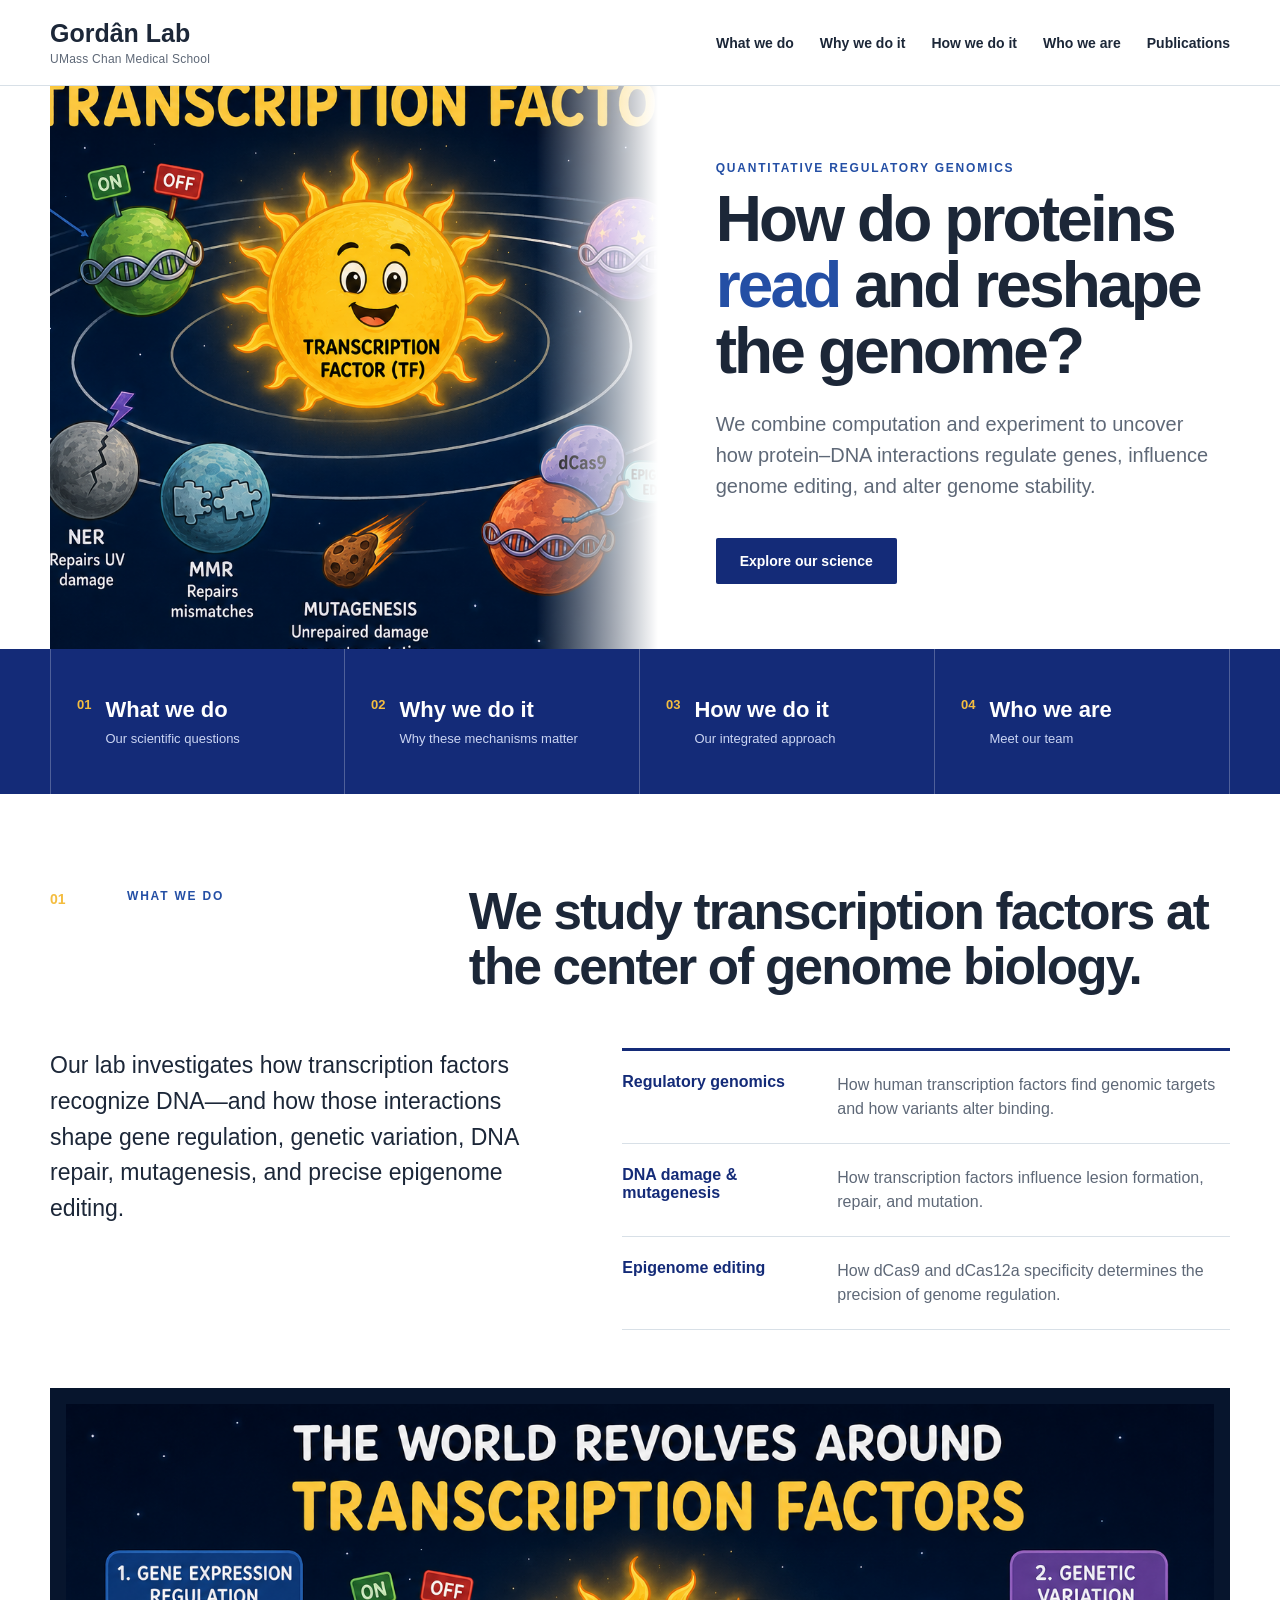
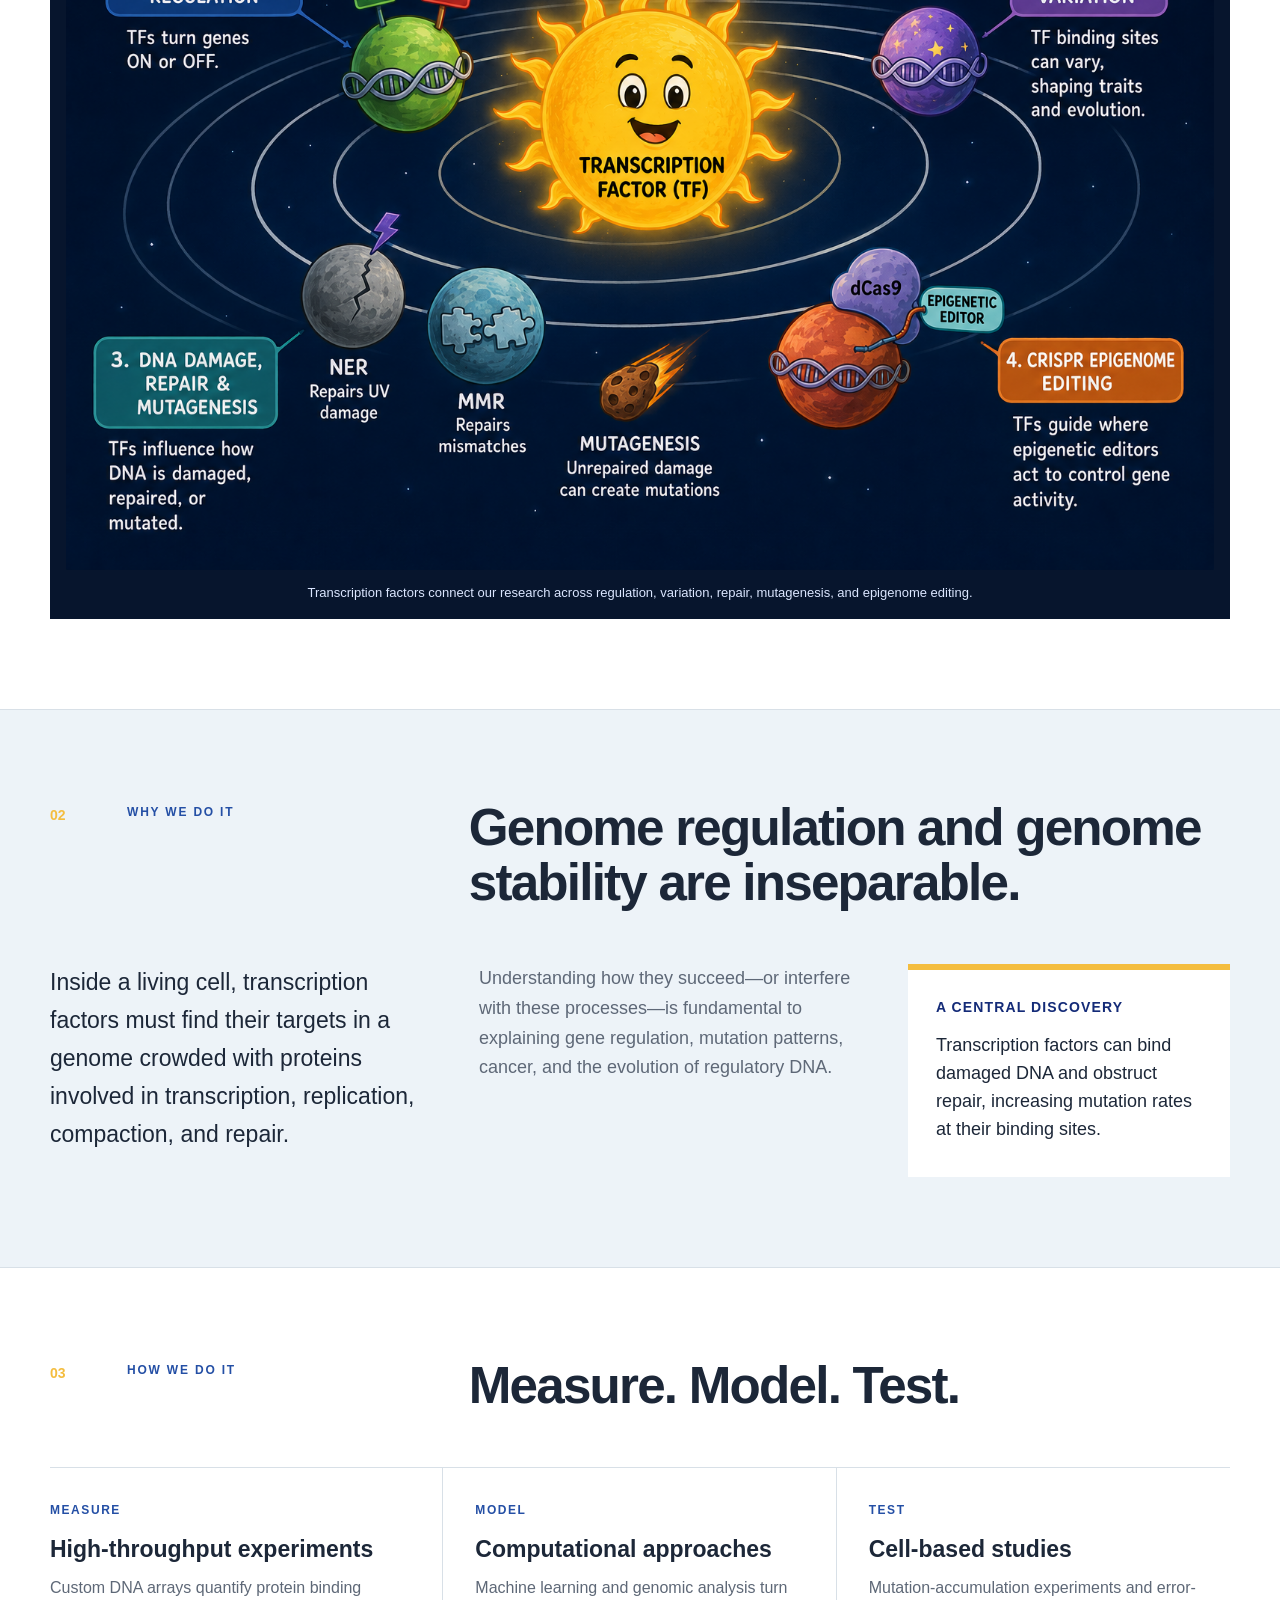
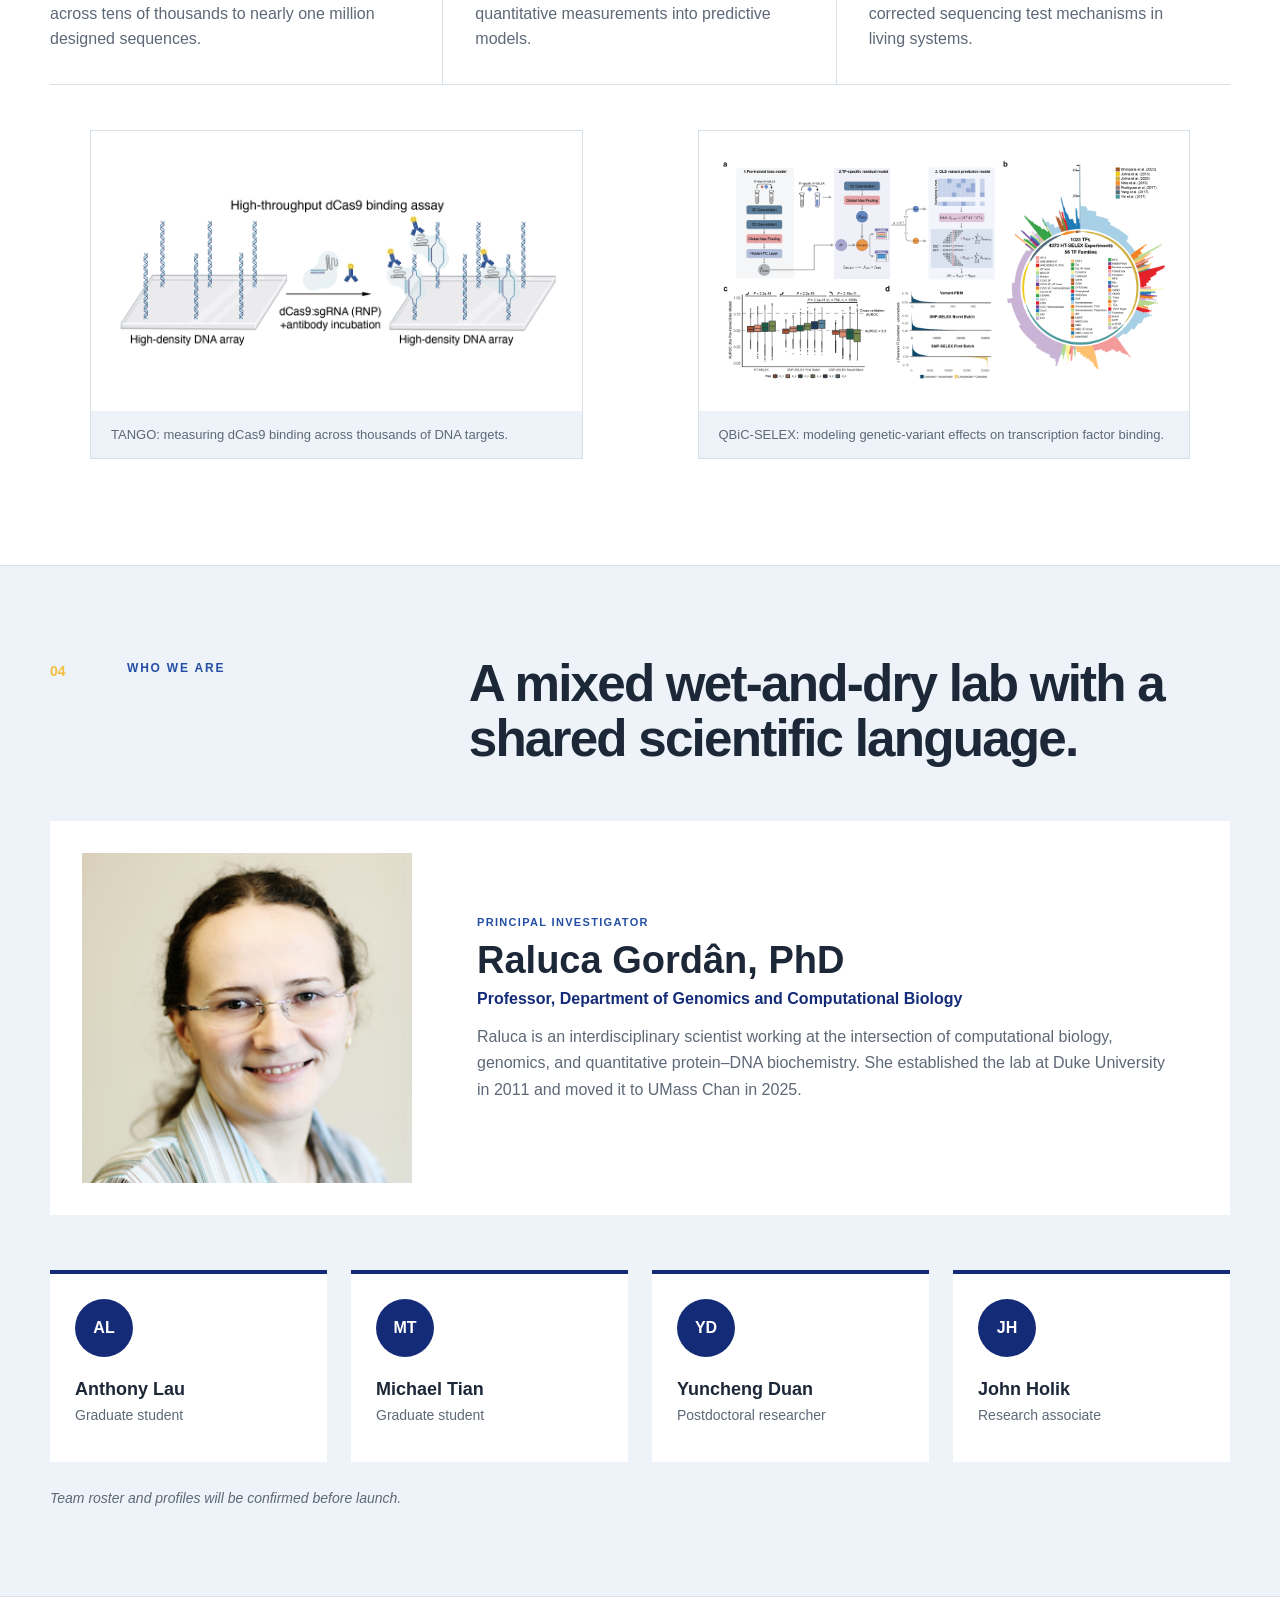
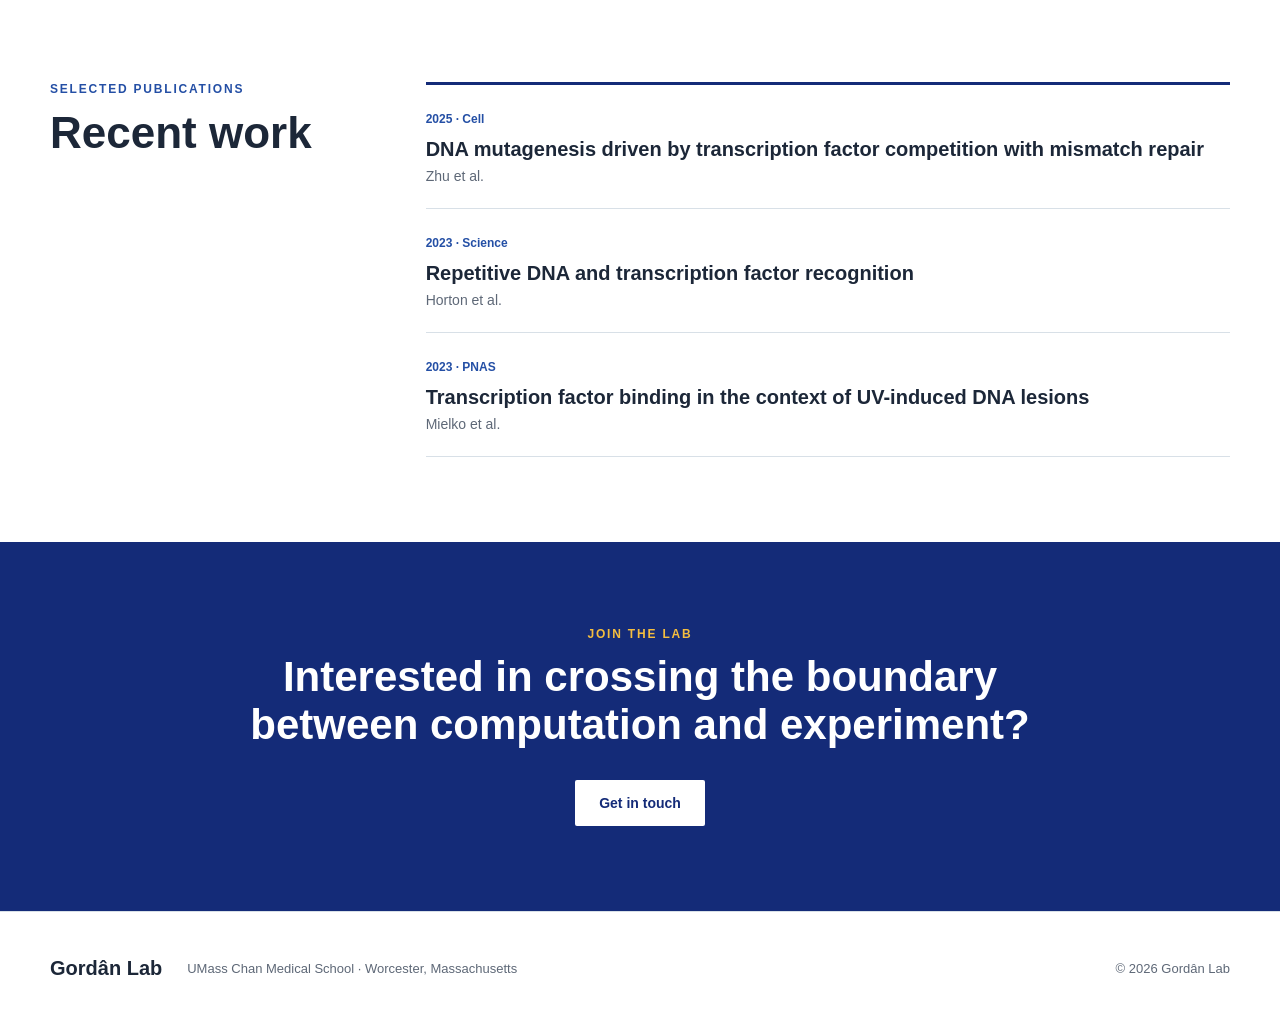
==== commit 12527603: "Ensure hero illustration displays reliably" ====
--- a/docs/index.html
+++ b/docs/index.html
@@ -6,6 +6,7 @@
   <meta name="description" content="The Gordân Lab at UMass Chan studies transcription factor–DNA recognition, genome editing, DNA repair, and mutagenesis.">
   <title>Gordân Lab | Quantitative Regulatory Genomics</title>
   <link rel="stylesheet" href="styles.css">
+  <link rel="stylesheet" href="hero-image.css">
 </head>
 <body>
 <header class="site-header">
@@ -17,7 +18,7 @@
 
 <main>
   <section class="hero" id="top">
-    <div class="hero-image" role="img" aria-label="Illustration of a transcription factor at the center of gene regulation, genetic variation, DNA repair, mutagenesis, and epigenome editing"></div>
+    <div class="hero-image"><img src="images/research-universe.png" alt="Illustration of a transcription factor at the center of gene regulation, genetic variation, DNA repair, mutagenesis, and epigenome editing"></div>
     <div class="hero-copy">
       <p class="kicker">Quantitative regulatory genomics</p>
       <h1>How do proteins <span>read</span> and reshape the genome?</h1>
--- a/docs/hero-image.css
+++ b/docs/hero-image.css
@@ -0,0 +1,27 @@
+.hero-image {
+  position: relative;
+  overflow: hidden;
+  background-image: none;
+}
+
+.hero-image::after {
+  content: "";
+  position: absolute;
+  inset: 0;
+  background: linear-gradient(90deg, transparent 80%, white 100%);
+  pointer-events: none;
+}
+
+.hero-image img {
+  width: 100%;
+  height: 100%;
+  object-fit: cover;
+  object-position: 48% 54%;
+  transform: scale(1.28);
+}
+
+@media (max-width: 900px) {
+  .hero-image img {
+    object-position: center;
+  }
+}
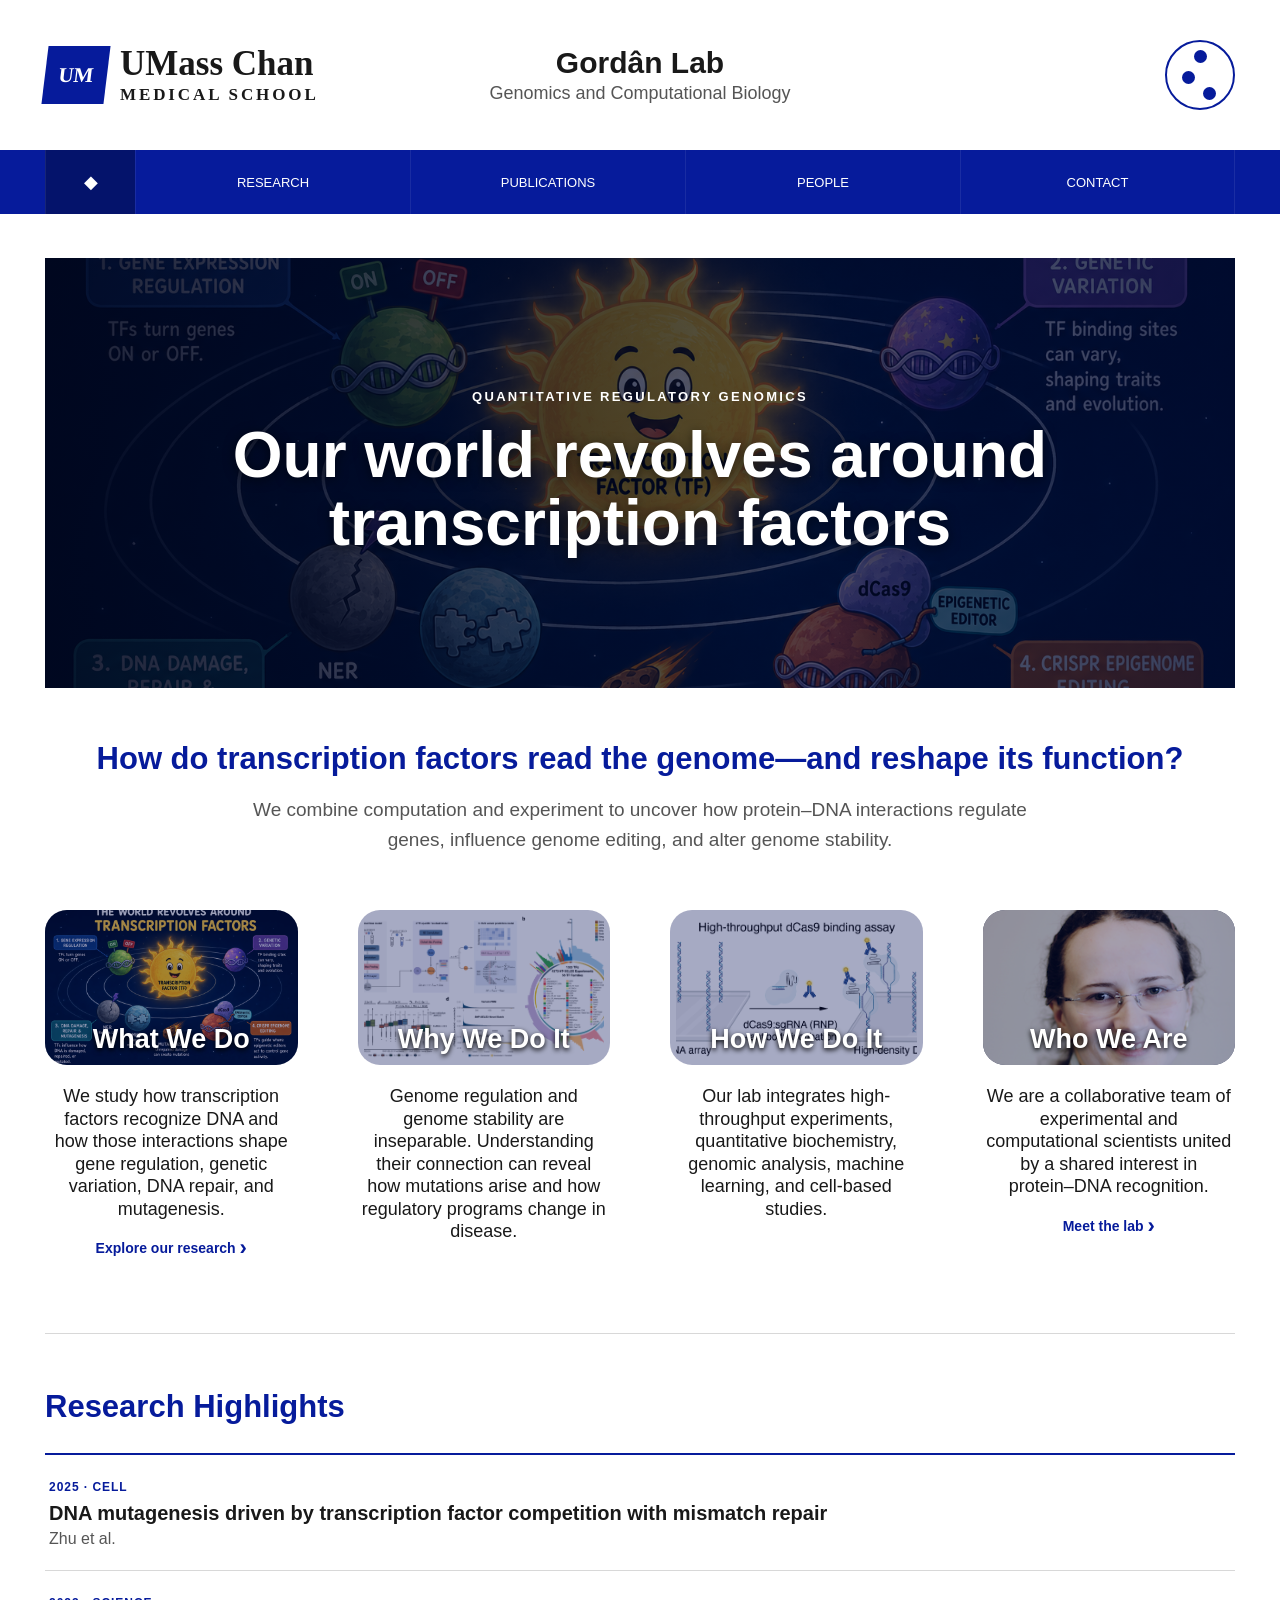
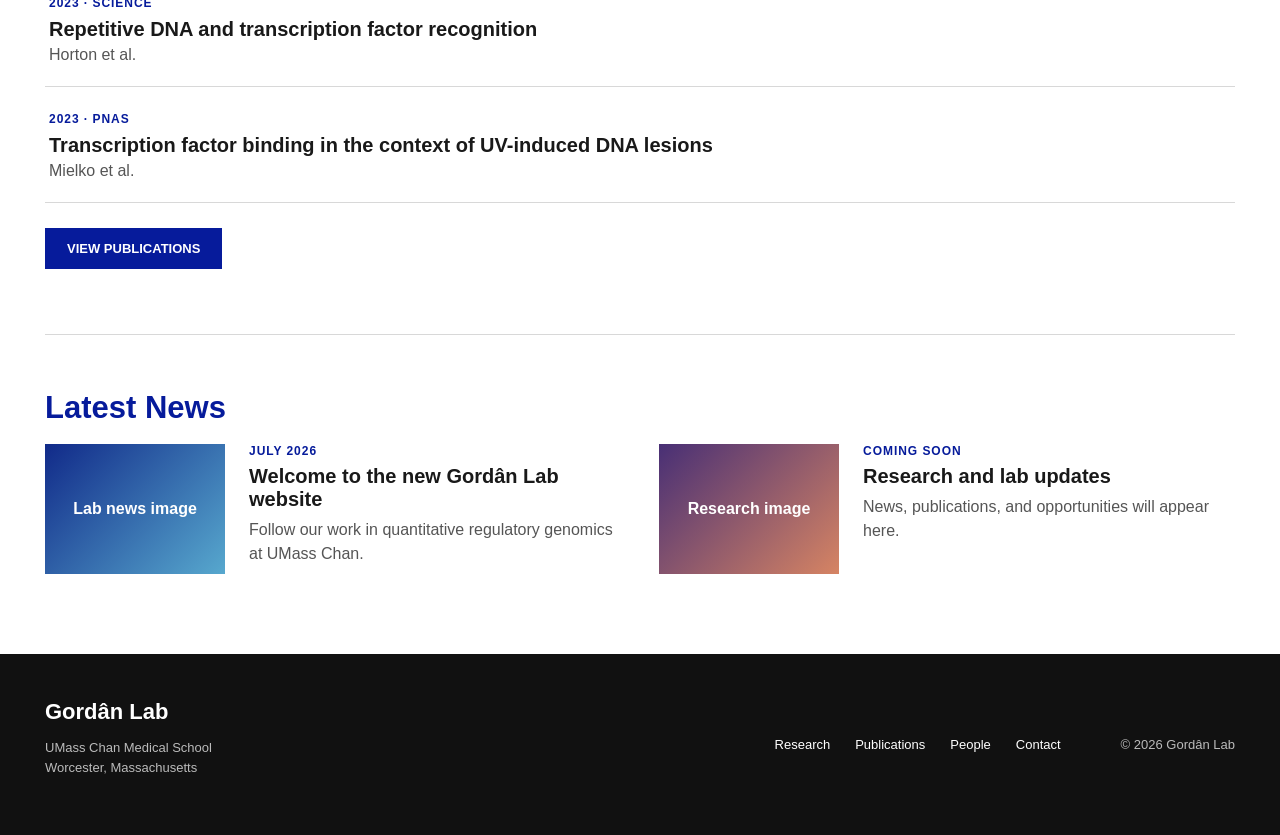
==== commit c433ad9c: "Rebuild site with Rando-inspired multi-page structure" ====
--- a/docs/index.html
+++ b/docs/index.html
@@ -3,88 +3,82 @@
 <head>
   <meta charset="utf-8">
   <meta name="viewport" content="width=device-width, initial-scale=1">
-  <meta name="description" content="The Gordân Lab at UMass Chan studies transcription factor–DNA recognition, genome editing, DNA repair, and mutagenesis.">
-  <title>Gordân Lab | Quantitative Regulatory Genomics</title>
+  <meta name="description" content="The Gordân Lab at UMass Chan studies transcription factors, regulatory genomics, DNA repair, mutagenesis, and epigenome editing.">
+  <title>Gordân Lab | UMass Chan Medical School</title>
   <link rel="stylesheet" href="styles.css">
-  <link rel="stylesheet" href="hero-image.css">
 </head>
 <body>
-<header class="site-header">
-  <a class="brand" href="#top"><span>Gordân Lab</span><small>UMass Chan Medical School</small></a>
-  <nav aria-label="Primary navigation">
-    <a href="#what">What we do</a><a href="#why">Why we do it</a><a href="#how">How we do it</a><a href="#who">Who we are</a><a href="#publications">Publications</a>
-  </nav>
+<header class="masthead">
+  <a class="institution" href="https://www.umassmed.edu/" aria-label="UMass Chan Medical School">
+    <span class="institution-mark">UM</span>
+    <span><strong>UMass Chan</strong><small>Medical School</small></span>
+  </a>
+  <a class="lab-title" href="index.html"><strong>Gordân Lab</strong><span>Genomics and Computational Biology</span></a>
+  <div class="molecule-mark" aria-hidden="true"><i></i><i></i><i></i></div>
 </header>
+<nav class="main-nav" aria-label="Primary navigation">
+  <a class="home-link active" href="index.html" aria-label="Home">◆</a>
+  <a href="research.html">Research</a>
+  <a href="publications.html">Publications</a>
+  <a href="people.html">People</a>
+  <a href="contact.html">Contact</a>
+</nav>
 
 <main>
-  <section class="hero" id="top">
-    <div class="hero-image"><img src="images/research-universe.png" alt="Illustration of a transcription factor at the center of gene regulation, genetic variation, DNA repair, mutagenesis, and epigenome editing"></div>
+  <section class="hero">
+    <img src="images/research-universe.png" alt="Illustrated research universe centered on a transcription factor">
+    <div class="hero-shade"></div>
     <div class="hero-copy">
-      <p class="kicker">Quantitative regulatory genomics</p>
-      <h1>How do proteins <span>read</span> and reshape the genome?</h1>
-      <p>We combine computation and experiment to uncover how protein–DNA interactions regulate genes, influence genome editing, and alter genome stability.</p>
-      <a class="button" href="#what">Explore our science</a>
+      <p>Quantitative regulatory genomics</p>
+      <h1>Our world revolves around transcription factors</h1>
     </div>
   </section>
 
-  <section class="chapter-nav" aria-label="Core lab questions">
-    <a href="#what"><b>01</b><strong>What we do</strong><span>Our scientific questions</span></a>
-    <a href="#why"><b>02</b><strong>Why we do it</strong><span>Why these mechanisms matter</span></a>
-    <a href="#how"><b>03</b><strong>How we do it</strong><span>Our integrated approach</span></a>
-    <a href="#who"><b>04</b><strong>Who we are</strong><span>Meet our team</span></a>
+  <section class="home-intro section-shell">
+    <h2>How do transcription factors read the genome—and reshape its function?</h2>
+    <p>We combine computation and experiment to uncover how protein–DNA interactions regulate genes, influence genome editing, and alter genome stability.</p>
   </section>
 
-  <section class="chapter what" id="what">
-    <div class="chapter-title"><span>01</span><p>What we do</p><h2>We study transcription factors at the center of genome biology.</h2></div>
-    <div class="what-copy">
-      <p class="lead">Our lab investigates how transcription factors recognize DNA—and how those interactions shape gene regulation, genetic variation, DNA repair, mutagenesis, and precise epigenome editing.</p>
-      <div class="research-topics">
-        <article><b>Regulatory genomics</b><p>How human transcription factors find genomic targets and how variants alter binding.</p></article>
-        <article><b>DNA damage &amp; mutagenesis</b><p>How transcription factors influence lesion formation, repair, and mutation.</p></article>
-        <article><b>Epigenome editing</b><p>How dCas9 and dCas12a specificity determines the precision of genome regulation.</p></article>
-      </div>
-    </div>
-    <figure class="research-figure"><img src="images/research-universe.png" alt="The world revolves around transcription factors: an illustrated overview of the lab's research"><figcaption>Transcription factors connect our research across regulation, variation, repair, mutagenesis, and epigenome editing.</figcaption></figure>
+  <section class="question-grid section-shell" aria-label="About the lab">
+    <article class="question-card">
+      <a class="card-image" href="research.html"><img src="images/research-universe.png" alt="Transcription factor research illustration"><span>What We Do</span></a>
+      <p>We study how transcription factors recognize DNA and how those interactions shape gene regulation, genetic variation, DNA repair, and mutagenesis.</p>
+      <a class="text-link" href="research.html">Explore our research <span>›</span></a>
+    </article>
+    <article class="question-card">
+      <div class="card-image"><img src="images/qbic-selex.png" alt="Quantitative regulatory genomics workflow"><span>Why We Do It</span></div>
+      <p>Genome regulation and genome stability are inseparable. Understanding their connection can reveal how mutations arise and how regulatory programs change in disease.</p>
+    </article>
+    <article class="question-card">
+      <div class="card-image"><img src="images/tango-assay.png" alt="High-throughput transcription factor assay"><span>How We Do It</span></div>
+      <p>Our lab integrates high-throughput experiments, quantitative biochemistry, genomic analysis, machine learning, and cell-based studies.</p>
+    </article>
+    <article class="question-card">
+      <a class="card-image" href="people.html"><img src="images/raluca-gordan.png" alt="Members of the Gordân Lab"><span>Who We Are</span></a>
+      <p>We are a collaborative team of experimental and computational scientists united by a shared interest in protein–DNA recognition.</p>
+      <a class="text-link" href="people.html">Meet the lab <span>›</span></a>
+    </article>
   </section>
 
-  <section class="chapter why" id="why">
-    <div class="chapter-title"><span>02</span><p>Why we do it</p><h2>Genome regulation and genome stability are inseparable.</h2></div>
-    <div class="why-grid">
-      <p class="lead">Inside a living cell, transcription factors must find their targets in a genome crowded with proteins involved in transcription, replication, compaction, and repair.</p>
-      <p>Understanding how they succeed—or interfere with these processes—is fundamental to explaining gene regulation, mutation patterns, cancer, and the evolution of regulatory DNA.</p>
-      <aside><strong>A central discovery</strong><p>Transcription factors can bind damaged DNA and obstruct repair, increasing mutation rates at their binding sites.</p></aside>
-    </div>
-  </section>
-
-  <section class="chapter how" id="how">
-    <div class="chapter-title"><span>03</span><p>How we do it</p><h2>Measure. Model. Test.</h2></div>
-    <div class="method-row">
-      <article><span>Measure</span><h3>High-throughput experiments</h3><p>Custom DNA arrays quantify protein binding across tens of thousands to nearly one million designed sequences.</p></article>
-      <article><span>Model</span><h3>Computational approaches</h3><p>Machine learning and genomic analysis turn quantitative measurements into predictive models.</p></article>
-      <article><span>Test</span><h3>Cell-based studies</h3><p>Mutation-accumulation experiments and error-corrected sequencing test mechanisms in living systems.</p></article>
-    </div>
-    <div class="method-figures"><figure><img src="images/tango-assay.png" alt="TANGO high-throughput dCas9 binding assay"><figcaption>TANGO: measuring dCas9 binding across thousands of DNA targets.</figcaption></figure><figure><img src="images/qbic-selex.png" alt="QBiC-SELEX computational workflow"><figcaption>QBiC-SELEX: modeling genetic-variant effects on transcription factor binding.</figcaption></figure></div>
-  </section>
-
-  <section class="chapter who" id="who">
-    <div class="chapter-title"><span>04</span><p>Who we are</p><h2>A mixed wet-and-dry lab with a shared scientific language.</h2></div>
-    <div class="pi-profile"><img src="images/raluca-gordan.png" alt="Raluca Gordân"><div><p class="label">Principal Investigator</p><h3>Raluca Gordân, PhD</h3><p class="position">Professor, Department of Genomics and Computational Biology</p><p>Raluca is an interdisciplinary scientist working at the intersection of computational biology, genomics, and quantitative protein–DNA biochemistry. She established the lab at Duke University in 2011 and moved it to UMass Chan in 2025.</p></div></div>
-    <div class="team-grid"><article><span>AL</span><h3>Anthony Lau</h3><p>Graduate student</p></article><article><span>MT</span><h3>Michael Tian</h3><p>Graduate student</p></article><article><span>YD</span><h3>Yuncheng Duan</h3><p>Postdoctoral researcher</p></article><article><span>JH</span><h3>John Holik</h3><p>Research associate</p></article></div>
-    <p class="draft-note">Team roster and profiles will be confirmed before launch.</p>
-  </section>
-
-  <section class="publications" id="publications">
-    <div><p class="kicker">Selected publications</p><h2>Recent work</h2></div>
-    <div class="pub-list">
+  <section class="highlights section-shell">
+    <h2>Research Highlights</h2>
+    <div class="highlight-list">
       <article><span>2025 · Cell</span><h3>DNA mutagenesis driven by transcription factor competition with mismatch repair</h3><p>Zhu et al.</p></article>
       <article><span>2023 · Science</span><h3>Repetitive DNA and transcription factor recognition</h3><p>Horton et al.</p></article>
       <article><span>2023 · PNAS</span><h3>Transcription factor binding in the context of UV-induced DNA lesions</h3><p>Mielko et al.</p></article>
     </div>
+    <a class="blue-button" href="publications.html">View publications</a>
   </section>
 
-  <section class="join"><p class="kicker">Join the lab</p><h2>Interested in crossing the boundary between computation and experiment?</h2><a class="button light" href="mailto:raluca.gordan@umassmed.edu">Get in touch</a></section>
+  <section class="news section-shell">
+    <h2>Latest News</h2>
+    <div class="news-grid">
+      <article><div class="placeholder-image">Lab news image</div><time>July 2026</time><h3>Welcome to the new Gordân Lab website</h3><p>Follow our work in quantitative regulatory genomics at UMass Chan.</p></article>
+      <article><div class="placeholder-image alternate">Research image</div><time>Coming soon</time><h3>Research and lab updates</h3><p>News, publications, and opportunities will appear here.</p></article>
+    </div>
+  </section>
 </main>
 
-<footer><strong>Gordân Lab</strong><p>UMass Chan Medical School · Worcester, Massachusetts</p><span>© 2026 Gordân Lab</span></footer>
+<footer><div><strong>Gordân Lab</strong><p>UMass Chan Medical School<br>Worcester, Massachusetts</p></div><div><a href="research.html">Research</a><a href="publications.html">Publications</a><a href="people.html">People</a><a href="contact.html">Contact</a></div><span>© 2026 Gordân Lab</span></footer>
 </body>
 </html>
--- a/docs/styles.css
+++ b/docs/styles.css
@@ -1 +1 @@
-:root{--blue:#142b78;--blue2:#244fa5;--gold:#f4bd3f;--ink:#1c2738;--muted:#5e6877;--pale:#edf3f8;--line:#d8e0e7;--white:#fff;--max:1180px}*{box-sizing:border-box}html{scroll-behavior:smooth;scroll-padding-top:88px}body{margin:0;color:var(--ink);font-family:Arial,Helvetica,sans-serif;background:white}a{color:inherit;text-decoration:none}img{max-width:100%;display:block}p,h1,h2,h3,figure{margin-top:0}.site-header{height:86px;padding:0 max(28px,calc((100vw - var(--max))/2));display:flex;align-items:center;justify-content:space-between;gap:30px;border-bottom:1px solid var(--line);position:sticky;top:0;background:rgba(255,255,255,.97);z-index:10}.brand{display:flex;flex-direction:column;font-weight:800;font-size:25px;line-height:1.05}.brand small{font-weight:400;font-size:12px;color:var(--muted);margin-top:7px;letter-spacing:.02em}.site-header nav{display:flex;align-items:center;gap:26px;font-size:14px;font-weight:700}.site-header nav a{padding:34px 0 30px;border-bottom:4px solid transparent}.site-header nav a:hover,.site-header nav a:focus{color:var(--blue2);border-color:var(--gold)}.hero{max-width:var(--max);margin:auto;display:grid;grid-template-columns:1.03fr .97fr;min-height:540px;align-items:stretch}.hero-image{background-image:linear-gradient(90deg,transparent 80%,white 100%),url('images/research-universe.png');background-size:auto 128%;background-position:48% 54%;background-repeat:no-repeat}.hero-copy{padding:75px 10px 65px 58px;align-self:center}.kicker,.chapter-title>p{font-size:12px;letter-spacing:.15em;text-transform:uppercase;font-weight:800;color:var(--blue2)}.hero h1{font-size:clamp(46px,5vw,68px);line-height:1.03;letter-spacing:-.045em;margin-bottom:24px}.hero h1 span{color:var(--blue2)}.hero-copy>p:not(.kicker){font-size:20px;line-height:1.55;color:var(--muted);max-width:580px}.button{display:inline-block;background:var(--blue);color:white;padding:15px 24px;margin-top:16px;font-weight:700;font-size:14px;border-radius:2px}.button:hover,.button:focus{background:var(--blue2)}.chapter-nav{background:var(--blue);color:white;display:grid;grid-template-columns:repeat(4,1fr);padding:0 max(28px,calc((100vw - var(--max))/2))}.chapter-nav a{min-height:145px;padding:28px 26px;border-right:1px solid rgba(255,255,255,.25);display:grid;grid-template-columns:auto 1fr;column-gap:14px;align-content:center}.chapter-nav a:first-child{border-left:1px solid rgba(255,255,255,.25)}.chapter-nav b{grid-row:span 2;color:var(--gold);font-size:13px}.chapter-nav strong{font-size:22px}.chapter-nav span{font-size:13px;color:#cbd5f3;margin-top:8px}.chapter-nav a:hover{background:#1c3d92}.chapter{padding:90px max(28px,calc((100vw - var(--max))/2));border-bottom:1px solid var(--line)}.chapter-title{display:grid;grid-template-columns:55px minmax(210px,.42fr) 1fr;gap:22px;align-items:start;margin-bottom:54px}.chapter-title>span{font-weight:800;color:var(--gold);font-size:14px;padding-top:7px}.chapter-title>p{padding-top:5px;color:var(--blue2)}.chapter-title h2{font-size:clamp(36px,4vw,54px);line-height:1.08;letter-spacing:-.035em;margin:0}.lead{font-size:23px;line-height:1.55}.what{background:#fff}.what-copy{display:grid;grid-template-columns:.9fr 1.1fr;gap:75px;align-items:start}.research-topics{border-top:3px solid var(--blue)}.research-topics article{display:grid;grid-template-columns:190px 1fr;gap:25px;padding:22px 0;border-bottom:1px solid var(--line)}.research-topics b{color:var(--blue);font-size:16px}.research-topics p{margin:0;color:var(--muted);line-height:1.5}.research-figure{margin:58px 0 0;background:#07152d;padding:16px}.research-figure img{width:100%;height:auto}.research-figure figcaption{color:#dbe6ff;text-align:center;font-size:13px;padding:15px 10px 3px}.why{background:var(--pale)}.why-grid{display:grid;grid-template-columns:1fr 1fr .85fr;gap:50px}.why-grid>p{font-size:18px;line-height:1.65;color:var(--muted)}.why-grid .lead{font-size:23px;color:var(--ink)}.why-grid aside{background:white;border-top:6px solid var(--gold);padding:28px}.why-grid aside strong{color:var(--blue);font-size:14px;text-transform:uppercase;letter-spacing:.08em}.why-grid aside p{font-size:18px;line-height:1.55;margin:16px 0 0}.how{background:white}.method-row{display:grid;grid-template-columns:repeat(3,1fr);border-top:1px solid var(--line);border-bottom:1px solid var(--line)}.method-row article{padding:32px;border-right:1px solid var(--line)}.method-row article:first-child{padding-left:0}.method-row article:last-child{border-right:0}.method-row span{color:var(--blue2);font-size:12px;text-transform:uppercase;letter-spacing:.13em;font-weight:800}.method-row h3{font-size:23px;margin:18px 0 12px}.method-row p{color:var(--muted);line-height:1.6;margin:0}.method-figures{display:grid;grid-template-columns:1fr 1fr;gap:35px;margin-top:45px}.method-figures figure{border:1px solid var(--line);background:white}.method-figures img{width:100%;height:280px;object-fit:contain;padding:24px}.method-figures figcaption{background:var(--pale);padding:16px 20px;color:var(--muted);font-size:13px}.who{background:var(--pale)}.pi-profile{display:grid;grid-template-columns:330px 1fr;gap:65px;align-items:center;background:white;padding:32px;margin-bottom:55px}.pi-profile>img{width:100%;aspect-ratio:1;object-fit:cover}.pi-profile .label{color:var(--blue2);text-transform:uppercase;letter-spacing:.12em;font-size:11px;font-weight:800}.pi-profile h3{font-size:38px;margin-bottom:8px}.pi-profile .position{font-weight:700;color:var(--blue);font-size:16px}.pi-profile div>p:last-child{color:var(--muted);line-height:1.65;max-width:700px}.team-grid{display:grid;grid-template-columns:repeat(4,1fr);gap:24px}.team-grid article{background:white;padding:25px;border-top:4px solid var(--blue)}.team-grid span{display:grid;place-items:center;background:var(--blue);color:white;width:58px;height:58px;border-radius:50%;font-weight:800;margin-bottom:22px}.team-grid h3{font-size:18px;margin-bottom:7px}.team-grid p,.draft-note{color:var(--muted);font-size:14px}.draft-note{margin:28px 0 0;font-style:italic}.publications{padding:85px max(28px,calc((100vw - var(--max))/2));display:grid;grid-template-columns:.38fr 1fr;gap:70px;background:white}.publications h2{font-size:44px}.pub-list{border-top:3px solid var(--blue)}.pub-list article{padding:24px 0;border-bottom:1px solid var(--line)}.pub-list span{color:var(--blue2);font-size:12px;font-weight:800}.pub-list h3{font-size:20px;line-height:1.35;margin:9px 0 5px}.pub-list p{font-size:14px;color:var(--muted);margin:0}.join{padding:85px 24px;text-align:center;background:var(--blue);color:white}.join .kicker{color:var(--gold)}.join h2{max-width:850px;margin:0 auto 15px;font-size:42px;line-height:1.15}.button.light{background:white;color:var(--blue)}footer{padding:45px max(28px,calc((100vw - var(--max))/2));display:grid;grid-template-columns:auto 1fr auto;gap:25px;border-top:1px solid var(--line);align-items:center}footer strong{font-size:20px}footer p,footer span{margin:0;color:var(--muted);font-size:13px}@media(max-width:900px){.site-header nav a:nth-child(-n+4){display:none}.hero{grid-template-columns:1fr;min-height:0}.hero-image{min-height:390px;background-size:auto 132%;background-position:center}.hero-copy{padding:48px 28px 60px}.chapter-nav{grid-template-columns:1fr 1fr}.chapter-title{grid-template-columns:42px 1fr}.chapter-title h2{grid-column:2}.what-copy,.why-grid,.publications{grid-template-columns:1fr}.method-row,.team-grid{grid-template-columns:1fr 1fr}.method-row article:nth-child(2){border-right:0}.pi-profile{grid-template-columns:240px 1fr}.publications{gap:25px}}@media(max-width:600px){.site-header{height:72px;padding:0 20px}.site-header nav{display:none}.hero-image{min-height:280px}.hero h1{font-size:43px}.chapter-nav{grid-template-columns:1fr}.chapter-nav a{min-height:105px}.chapter{padding:65px 22px}.chapter-title{margin-bottom:36px}.what-copy,.research-topics article,.why-grid,.method-row,.method-figures,.pi-profile,.team-grid{grid-template-columns:1fr}.research-topics article{gap:8px}.method-row article,.method-row article:first-child{padding:25px 0;border-right:0;border-bottom:1px solid var(--line)}.pi-profile{padding:20px;gap:30px}.publications{padding:65px 22px}.join{padding:65px 22px}.join h2{font-size:34px}footer{grid-template-columns:1fr;padding:35px 22px}}
+:root{--blue:#061b9b;--blue-dark:#04136b;--ink:#191919;--muted:#555;--line:#d8d8d8;--soft:#f4f5f7;--max:1190px}*{box-sizing:border-box}html{scroll-behavior:smooth}body{margin:0;color:var(--ink);font-family:Arial,Helvetica,sans-serif;background:#fff}a{color:inherit;text-decoration:none}img{display:block;max-width:100%}.masthead{max-width:var(--max);height:150px;margin:auto;padding:24px 0;display:grid;grid-template-columns:1fr auto 1fr;align-items:center}.institution{display:flex;align-items:center;gap:13px}.institution-mark{display:grid;place-items:center;width:62px;height:58px;background:var(--blue);color:#fff;font:700 21px Georgia,serif;transform:skew(-7deg)}.institution strong{display:block;font:700 35px Georgia,serif;line-height:1}.institution small{display:block;font:700 17px Georgia,serif;letter-spacing:.17em;text-transform:uppercase;margin-top:4px}.lab-title{text-align:center}.lab-title strong{display:block;font-size:30px}.lab-title span{display:block;color:var(--muted);font-size:18px;margin-top:3px}.molecule-mark{justify-self:end;width:70px;height:70px;border:2px solid var(--blue);border-radius:50%;position:relative}.molecule-mark i{position:absolute;width:13px;height:13px;border-radius:50%;background:var(--blue);left:27px}.molecule-mark i:nth-child(1){top:8px}.molecule-mark i:nth-child(2){top:29px;left:15px}.molecule-mark i:nth-child(3){top:45px;left:36px}.main-nav{height:64px;background:var(--blue);display:grid;grid-template-columns:90px repeat(4,1fr);align-items:stretch;padding:0 max(28px,calc((100vw - var(--max))/2))}.main-nav a{display:grid;place-items:center;color:#fff;text-transform:uppercase;font-size:13px;border-left:1px solid rgba(255,255,255,.08)}.main-nav a:last-child{border-right:1px solid rgba(255,255,255,.08)}.main-nav a:hover,.main-nav a:focus,.main-nav a.active{background:var(--blue-dark)}.home-link{font-size:18px!important}.hero{max-width:var(--max);height:430px;margin:44px auto 0;position:relative;overflow:hidden}.hero>img{width:100%;height:100%;object-fit:cover;object-position:center 47%}.hero-shade{position:absolute;inset:0;background:linear-gradient(90deg,rgba(0,6,30,.88),rgba(0,10,48,.66) 60%,rgba(0,10,48,.79))}.hero-copy{position:absolute;inset:0;display:flex;flex-direction:column;justify-content:center;align-items:center;text-align:center;color:#fff;padding:38px}.hero-copy p{text-transform:uppercase;letter-spacing:.18em;font-size:13px;font-weight:700;margin:0 0 18px}.hero-copy h1{font-size:clamp(42px,5vw,66px);line-height:1.06;max-width:960px;margin:0;text-shadow:0 2px 12px rgba(0,0,0,.55)}.section-shell{max-width:var(--max);margin:0 auto}.home-intro{padding:52px 6px 28px;text-align:center}.home-intro h2,.highlights>h2,.news>h2{color:var(--blue);font-size:31px;line-height:1.2;margin:0 0 18px}.home-intro p{font-size:19px;line-height:1.55;max-width:820px;margin:auto;color:var(--muted)}.question-grid{display:grid;grid-template-columns:repeat(4,1fr);gap:60px;padding:28px 0 72px}.question-card{text-align:center}.card-image{height:155px;position:relative;overflow:hidden;border-radius:22px;display:block;background:#14204d}.card-image::after{content:"";position:absolute;inset:0;background:rgba(0,12,83,.35)}.card-image img{width:100%;height:100%;object-fit:cover}.question-card:nth-child(2) .card-image img,.question-card:nth-child(3) .card-image img{background:white;padding:6px}.question-card:nth-child(4) .card-image img{object-position:center 30%}.card-image span{position:absolute;left:0;right:0;bottom:10px;z-index:1;color:#fff;font-size:27px;font-weight:800;text-shadow:0 2px 5px #000}.question-card p{font-size:18px;line-height:1.25;margin:20px 3px 0}.text-link{display:inline-block;color:var(--blue);font-size:14px;font-weight:700;margin-top:15px}.text-link span{font-size:22px;vertical-align:-2px}.highlights{padding:54px 0 65px;border-top:1px solid var(--line)}.highlight-list{border-top:2px solid var(--blue);margin-top:28px}.highlight-list article{padding:22px 4px;border-bottom:1px solid var(--line)}.highlight-list span,.news time{font-size:12px;color:var(--blue);font-weight:700;text-transform:uppercase;letter-spacing:.08em}.highlight-list h3{font-size:20px;margin:7px 0 5px}.highlight-list p{margin:0;color:var(--muted)}.blue-button{display:inline-block;background:var(--blue);color:#fff;padding:13px 22px;margin-top:25px;font-size:13px;font-weight:700;text-transform:uppercase}.news{padding:54px 0 80px;border-top:1px solid var(--line)}.news-grid{display:grid;grid-template-columns:1fr 1fr;gap:38px}.news-grid article{display:grid;grid-template-columns:180px 1fr;column-gap:24px;align-items:start}.placeholder-image{grid-row:span 4;height:130px;background:linear-gradient(135deg,#112a89,#57a8ce);display:grid;place-items:center;color:#fff;font-weight:700}.placeholder-image.alternate{background:linear-gradient(135deg,#482f75,#d68463)}.news h3{margin:7px 0;font-size:20px}.news p{color:var(--muted);margin:0;line-height:1.5}footer{background:#111;color:#fff;padding:45px max(28px,calc((100vw - var(--max))/2));display:grid;grid-template-columns:1fr auto auto;gap:60px;align-items:center}footer strong{font-size:22px}footer p,footer span{font-size:13px;color:#bbb;line-height:1.5}footer div:nth-child(2){display:flex;gap:25px;font-size:13px}.page-banner{background:var(--soft);border-bottom:1px solid var(--line);padding:55px max(28px,calc((100vw - var(--max))/2))}.page-banner p{color:var(--blue);text-transform:uppercase;letter-spacing:.15em;font-size:12px;font-weight:700}.page-banner h1{font-size:48px;margin:0}.content-page{max-width:var(--max);margin:auto;padding:65px 0 85px}.content-page .lead{font-size:23px;line-height:1.55;max-width:900px}.topic-grid{display:grid;grid-template-columns:repeat(3,1fr);gap:28px;margin-top:48px}.topic-card{border:1px solid var(--line);background:#fff}.topic-card img,.topic-placeholder{width:100%;height:220px;object-fit:cover}.topic-placeholder{background:linear-gradient(135deg,#0b1e7f,#7ba9d9);display:grid;place-items:center;color:#fff;font-weight:700}.topic-card div{padding:25px}.topic-card h2{color:var(--blue);font-size:23px}.topic-card p{line-height:1.55;color:var(--muted)}.people-grid{display:grid;grid-template-columns:repeat(3,1fr);gap:28px;margin-top:40px}.person-card{border-top:5px solid var(--blue);background:var(--soft);padding:25px}.person-card img{width:100%;height:260px;object-fit:cover;margin-bottom:20px}.person-placeholder{height:260px;background:linear-gradient(135deg,#d7dce7,#a7b8d6);display:grid;place-items:center;color:#394d73;font-weight:700;margin-bottom:20px}.person-card h2{margin:0 0 6px;font-size:22px}.person-card .role{color:var(--blue);font-weight:700}.publication-list{border-top:3px solid var(--blue);margin-top:38px}.publication-list article{padding:25px 0;border-bottom:1px solid var(--line)}.publication-list h2{font-size:21px;margin:8px 0}.publication-list span{color:var(--blue);font-size:13px;font-weight:700}.contact-grid{display:grid;grid-template-columns:1fr 1fr;gap:60px}.contact-card{background:var(--soft);border-top:5px solid var(--blue);padding:32px}.contact-card h2{color:var(--blue)}.contact-card p{line-height:1.7}.contact-card a{color:var(--blue);text-decoration:underline}@media(max-width:900px){.masthead{height:auto;padding:24px;grid-template-columns:1fr auto}.lab-title{text-align:left;grid-row:2;margin-top:22px}.molecule-mark{grid-row:1 / span 2;grid-column:2}.main-nav{padding:0;grid-template-columns:65px repeat(4,1fr)}.hero{margin-top:25px;height:380px}.question-grid{grid-template-columns:1fr 1fr;padding-left:25px;padding-right:25px;gap:45px}.section-shell:not(.question-grid){padding-left:25px;padding-right:25px}.topic-grid,.people-grid{grid-template-columns:1fr 1fr}.content-page{padding-left:25px;padding-right:25px}}@media(max-width:600px){.institution strong{font-size:25px}.institution small{font-size:11px}.institution-mark{width:48px;height:45px}.molecule-mark{display:none}.masthead{display:block}.lab-title{display:block}.lab-title strong{font-size:24px}.lab-title span{font-size:14px}.main-nav{height:auto;grid-template-columns:repeat(2,1fr)}.main-nav a{padding:16px}.main-nav .home-link{grid-column:span 2;padding:10px}.hero{margin:0;height:360px}.hero-copy{padding:25px}.hero-copy h1{font-size:42px}.home-intro h2,.highlights>h2,.news>h2{font-size:27px}.question-grid,.topic-grid,.people-grid,.news-grid,.contact-grid{grid-template-columns:1fr}.question-grid{gap:38px}.card-image{height:190px}.news-grid article{grid-template-columns:1fr}.placeholder-image{grid-row:auto;margin-bottom:15px}footer{grid-template-columns:1fr;gap:22px}footer div:nth-child(2){flex-wrap:wrap}.page-banner h1{font-size:38px}}
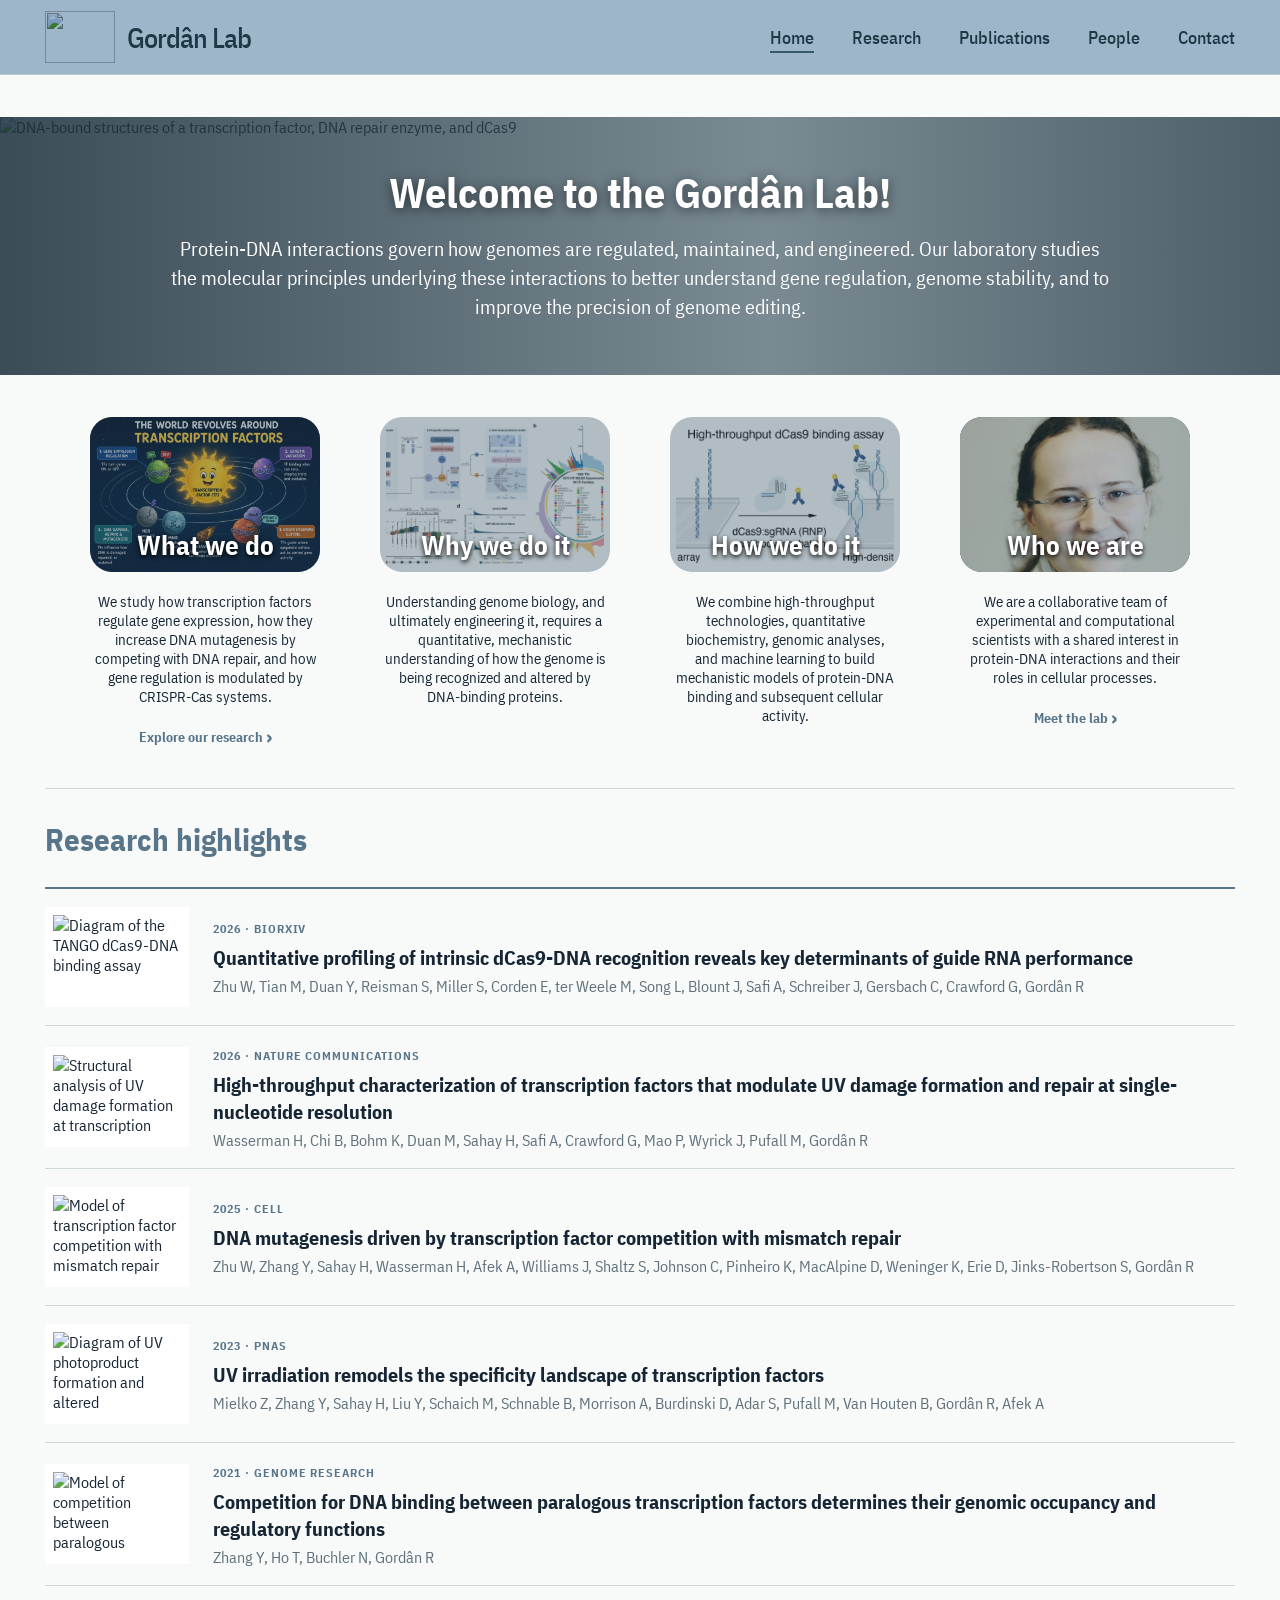
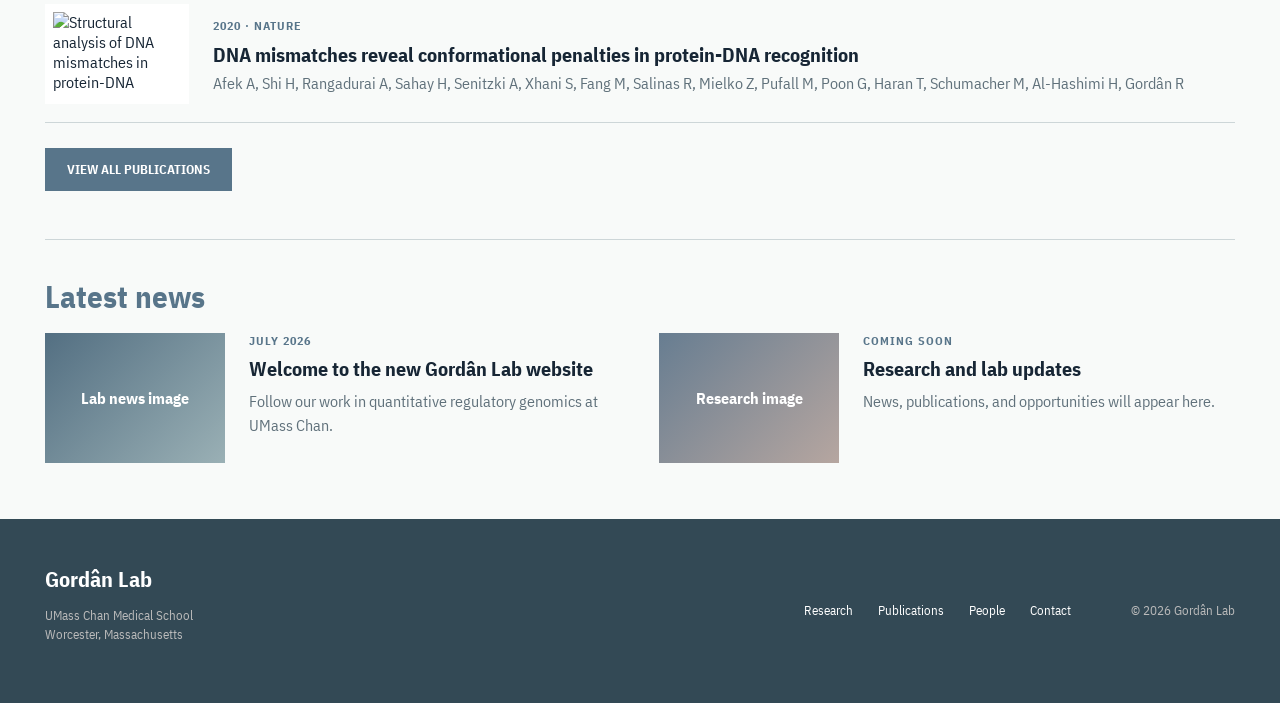
==== commit ee038999: "Refresh lab website pages and navigation" ====
--- a/docs/index.html
+++ b/docs/index.html
@@ -6,72 +6,60 @@
   <meta name="description" content="The Gordân Lab at UMass Chan studies transcription factors, regulatory genomics, DNA repair, mutagenesis, and epigenome editing.">
   <title>Gordân Lab | UMass Chan Medical School</title>
   <link rel="stylesheet" href="styles.css">
+  <link rel="stylesheet" href="header.css">
 </head>
 <body>
-<header class="masthead">
-  <a class="institution" href="https://www.umassmed.edu/" aria-label="UMass Chan Medical School">
-    <span class="institution-mark">UM</span>
-    <span><strong>UMass Chan</strong><small>Medical School</small></span>
-  </a>
-  <a class="lab-title" href="index.html"><strong>Gordân Lab</strong><span>Genomics and Computational Biology</span></a>
-  <div class="molecule-mark" aria-hidden="true"><i></i><i></i><i></i></div>
+<header class="site-header">
+  <a class="site-name" href="index.html"><img src="images/protein-dna-logo.png" alt=""><span>Gordân Lab</span></a>
+  <nav aria-label="Primary navigation"><a class="active" href="index.html">Home</a><a href="research.html">Research</a><a href="publications.html">Publications</a><a href="people.html">People</a><a href="contact.html">Contact</a></nav>
 </header>
-<nav class="main-nav" aria-label="Primary navigation">
-  <a class="home-link active" href="index.html" aria-label="Home">◆</a>
-  <a href="research.html">Research</a>
-  <a href="publications.html">Publications</a>
-  <a href="people.html">People</a>
-  <a href="contact.html">Contact</a>
-</nav>
 
 <main>
   <section class="hero">
-    <img src="images/research-universe.png" alt="Illustrated research universe centered on a transcription factor">
+    <img src="images/research-structures-hero-no-text-v1.png" alt="DNA-bound structures of a transcription factor, DNA repair enzyme, and dCas9">
     <div class="hero-shade"></div>
     <div class="hero-copy">
-      <p>Quantitative regulatory genomics</p>
-      <h1>Our world revolves around transcription factors</h1>
+      <h1>Welcome to the Gordân Lab!</h1>
+      <p class="hero-description">Protein-DNA interactions govern how genomes are regulated, maintained, and engineered. Our laboratory studies the molecular principles underlying these interactions to better understand gene regulation, genome stability, and to improve the precision of genome editing.</p>
     </div>
-  </section>
-
-  <section class="home-intro section-shell">
-    <h2>How do transcription factors read the genome—and reshape its function?</h2>
-    <p>We combine computation and experiment to uncover how protein–DNA interactions regulate genes, influence genome editing, and alter genome stability.</p>
   </section>
 
   <section class="question-grid section-shell" aria-label="About the lab">
     <article class="question-card">
-      <a class="card-image" href="research.html"><img src="images/research-universe.png" alt="Transcription factor research illustration"><span>What We Do</span></a>
-      <p>We study how transcription factors recognize DNA and how those interactions shape gene regulation, genetic variation, DNA repair, and mutagenesis.</p>
+      <a class="card-image" href="research.html"><img src="images/research-universe.png" alt="Transcription factor research illustration"><span>What we do</span></a>
+      <p>We study how transcription factors regulate gene expression, how they increase DNA mutagenesis by competing with DNA repair, and how gene regulation is modulated by CRISPR-Cas systems.</p>
       <a class="text-link" href="research.html">Explore our research <span>›</span></a>
     </article>
     <article class="question-card">
-      <div class="card-image"><img src="images/qbic-selex.png" alt="Quantitative regulatory genomics workflow"><span>Why We Do It</span></div>
-      <p>Genome regulation and genome stability are inseparable. Understanding their connection can reveal how mutations arise and how regulatory programs change in disease.</p>
+      <div class="card-image"><img src="images/qbic-selex.png" alt="Quantitative regulatory genomics workflow"><span>Why we do it</span></div>
+      <p>Understanding genome biology, and ultimately engineering it, requires a quantitative, mechanistic understanding of how the genome is being recognized and altered by DNA-binding proteins.</p>
     </article>
     <article class="question-card">
-      <div class="card-image"><img src="images/tango-assay.png" alt="High-throughput transcription factor assay"><span>How We Do It</span></div>
-      <p>Our lab integrates high-throughput experiments, quantitative biochemistry, genomic analysis, machine learning, and cell-based studies.</p>
+      <div class="card-image"><img src="images/tango-assay.png" alt="High-throughput transcription factor assay"><span>How we do it</span></div>
+      <p>We combine high-throughput technologies, quantitative biochemistry, genomic analyses, and machine learning to build mechanistic models of protein-DNA binding and subsequent cellular activity.</p>
     </article>
     <article class="question-card">
-      <a class="card-image" href="people.html"><img src="images/raluca-gordan.png" alt="Members of the Gordân Lab"><span>Who We Are</span></a>
-      <p>We are a collaborative team of experimental and computational scientists united by a shared interest in protein–DNA recognition.</p>
+      <a class="card-image" href="people.html"><img src="images/raluca-gordan.png" alt="Members of the Gordân Lab"><span>Who we are</span></a>
+      <p>We are a collaborative team of experimental and computational scientists with a shared interest in protein-DNA interactions and their roles in cellular processes.</p>
       <a class="text-link" href="people.html">Meet the lab <span>›</span></a>
     </article>
   </section>
 
   <section class="highlights section-shell">
-    <h2>Research Highlights</h2>
+    <h2>Research highlights</h2>
     <div class="highlight-list">
-      <article><span>2025 · Cell</span><h3>DNA mutagenesis driven by transcription factor competition with mismatch repair</h3><p>Zhu et al.</p></article>
-      <article><span>2023 · Science</span><h3>Repetitive DNA and transcription factor recognition</h3><p>Horton et al.</p></article>
-      <article><span>2023 · PNAS</span><h3>Transcription factor binding in the context of UV-induced DNA lesions</h3><p>Mielko et al.</p></article>
+      <article><img class="diagram-placeholder" src="images/highlight-1-dcas9.png" alt="Diagram of the TANGO dCas9-DNA binding assay"><div class="highlight-copy"><span>2026 · bioRxiv</span><h3><a href="https://www.biorxiv.org/content/10.64898/2026.08.10.743836v1" target="_blank" rel="noopener">Quantitative profiling of intrinsic dCas9-DNA recognition reveals key determinants of guide RNA performance</a></h3><p>Zhu W, Tian M, Duan Y, Reisman S, Miller S, Corden E, ter Weele M, Song L, Blount J, Safi A, Schreiber J, Gersbach C, Crawford G, Gordân R</p></div></article>
+      <article><img class="diagram-placeholder" src="images/highlight-2-uv-damage.png" alt="Structural analysis of UV damage formation at transcription factor binding sites"><div class="highlight-copy"><span>2026 · Nature Communications</span><h3><a href="https://www.nature.com/articles/s41467-026-75115-4" target="_blank" rel="noopener">High-throughput characterization of transcription factors that modulate UV damage formation and repair at single-nucleotide resolution</a></h3><p>Wasserman H, Chi B, Bohm K, Duan M, Sahay H, Safi A, Crawford G, Mao P, Wyrick J, Pufall M, Gordân R</p></div></article>
+      <article><img class="diagram-placeholder" src="images/highlight-3-cell.png" alt="Model of transcription factor competition with mismatch repair"><div class="highlight-copy"><span>2025 · Cell</span><h3><a href="https://www.cell.com/cell/abstract/S0092-8674(25)00792-5" target="_blank" rel="noopener">DNA mutagenesis driven by transcription factor competition with mismatch repair</a></h3><p>Zhu W, Zhang Y, Sahay H, Wasserman H, Afek A, Williams J, Shaltz S, Johnson C, Pinheiro K, MacAlpine D, Weninger K, Erie D, Jinks-Robertson S, Gordân R</p></div></article>
+      <article><img class="diagram-placeholder" src="images/highlight-4-uv-specificity.png" alt="Diagram of UV photoproduct formation and altered transcription factor specificity"><div class="highlight-copy"><span>2023 · PNAS</span><h3><a href="https://www.pnas.org/doi/10.1073/pnas.2217422120" target="_blank" rel="noopener">UV irradiation remodels the specificity landscape of transcription factors</a></h3><p>Mielko Z, Zhang Y, Sahay H, Liu Y, Schaich M, Schnable B, Morrison A, Burdinski D, Adar S, Pufall M, Van Houten B, Gordân R, Afek A</p></div></article>
+      <article><img class="diagram-placeholder" src="images/highlight-5-competition.png" alt="Model of competition between paralogous transcription factors"><div class="highlight-copy"><span>2021 · Genome Research</span><h3><a href="https://genome.cshlp.org/content/31/7/1216" target="_blank" rel="noopener">Competition for DNA binding between paralogous transcription factors determines their genomic occupancy and regulatory functions</a></h3><p>Zhang Y, Ho T, Buchler N, Gordân R</p></div></article>
+      <article><img class="diagram-placeholder" src="images/highlight-6-nature.png" alt="Structural analysis of DNA mismatches in protein-DNA recognition"><div class="highlight-copy"><span>2020 · Nature</span><h3><a href="https://www.nature.com/articles/s41586-020-2843-2" target="_blank" rel="noopener">DNA mismatches reveal conformational penalties in protein-DNA recognition</a></h3><p>Afek A, Shi H, Rangadurai A, Sahay H, Senitzki A, Xhani S, Fang M, Salinas R, Mielko Z, Pufall M, Poon G, Haran T, Schumacher M, Al-Hashimi H, Gordân R</p></div></article>
     </div>
-    <a class="blue-button" href="publications.html">View publications</a>
+    <a class="blue-button" href="publications.html">View all publications</a>
   </section>
 
   <section class="news section-shell">
-    <h2>Latest News</h2>
+    <h2>Latest news</h2>
     <div class="news-grid">
       <article><div class="placeholder-image">Lab news image</div><time>July 2026</time><h3>Welcome to the new Gordân Lab website</h3><p>Follow our work in quantitative regulatory genomics at UMass Chan.</p></article>
       <article><div class="placeholder-image alternate">Research image</div><time>Coming soon</time><h3>Research and lab updates</h3><p>News, publications, and opportunities will appear here.</p></article>
--- a/docs/header.css
+++ b/docs/header.css
@@ -0,0 +1,237 @@
+@import url('https://fonts.googleapis.com/css2?family=IBM+Plex+Sans+Condensed:wght@300;400;500;600&display=swap');
+
+:root {
+  --blue: #58758a;
+  --blue-dark: #405d72;
+  --ink: #172635;
+  --muted: #60717b;
+  --line: #cdd6d8;
+  --soft: #edf1f0;
+}
+
+body {
+  font-family: "IBM Plex Sans Condensed", "Arial Narrow", Arial, sans-serif;
+  background: #f8faf9;
+}
+
+.site-header {
+  min-height: 74.8px;
+  max-width: 1190px;
+  margin: 0 auto;
+  padding: 0;
+  display: flex;
+  align-items: center;
+  gap: 54px;
+  background: #9eb6c9;
+  box-shadow: 0 0 0 100vmax #9eb6c9;
+  clip-path: inset(0 -100vmax);
+}
+
+.site-name {
+  flex: 0 0 auto;
+  display: flex;
+  align-items: center;
+  gap: 12px;
+  color: #203746;
+  font-size: 28.08px;
+  font-weight: 500;
+  letter-spacing: -.035em;
+}
+
+.site-name img {
+  width: 70px;
+  height: 52px;
+  object-fit: contain;
+  mix-blend-mode: multiply;
+}
+
+.site-header nav {
+  display: flex;
+  align-items: stretch;
+  gap: 38px;
+  margin-left: auto;
+  align-self: stretch;
+}
+
+.site-header nav a,
+.school-link {
+  display: flex;
+  align-items: center;
+  color: #203746;
+  font-size: 18px;
+  font-weight: 500;
+}
+
+.site-header nav a {
+  position: relative;
+}
+
+.site-header nav a::after {
+  content: "";
+  position: absolute;
+  right: 0;
+  bottom: 22px;
+  left: 0;
+  height: 2px;
+  background: #36566a;
+  transform: scaleX(0);
+  transform-origin: left;
+  transition: transform .18s ease;
+}
+
+.site-header nav a:hover::after,
+.site-header nav a:focus::after,
+.site-header nav a.active::after {
+  transform: scaleX(1);
+}
+
+.hero-shade {
+  background: linear-gradient(90deg, rgba(28, 48, 61, .86), rgba(50, 75, 89, .64) 60%, rgba(30, 52, 66, .78));
+}
+
+.hero {
+  width: 100%;
+  max-width: none;
+  height: 258px;
+  margin: 42px 0 0;
+}
+
+.hero > img {
+  object-position: center 20%;
+}
+
+.hero-copy h1 {
+  margin-bottom: 18px;
+  font-size: 42px;
+}
+
+.hero-copy .hero-description {
+  max-width: 940px;
+  margin: 0;
+  color: #fff;
+  font-size: 20px;
+  font-weight: 400;
+  line-height: 1.45;
+  letter-spacing: 0;
+  text-transform: none;
+}
+
+.card-image::after {
+  background: rgba(52, 81, 99, .38);
+}
+
+.question-grid {
+  max-width: 1100px;
+  padding-top: 42px;
+  padding-bottom: 38px;
+}
+
+.question-card p {
+  font-size: 15.3px;
+}
+
+.blue-button {
+  background: #58758a;
+}
+
+.highlights {
+  padding-top: 32px;
+  padding-bottom: 48px;
+}
+
+.highlight-list article {
+  display: grid;
+  grid-template-columns: 144px 1fr;
+  gap: 24px;
+  align-items: center;
+  padding: 18px 0;
+}
+
+.highlight-list article > img {
+  width: 144px;
+  height: 100px;
+  object-fit: cover;
+  background: #edf1f0;
+}
+
+.highlight-list article > img.diagram-placeholder {
+  object-fit: contain;
+  padding: 8px;
+  background: #fff;
+}
+
+.highlight-copy h3 a:hover,
+.highlight-copy h3 a:focus-visible {
+  color: #58758a;
+  text-decoration: underline;
+}
+
+.news {
+  padding-top: 38px;
+  padding-bottom: 56px;
+}
+
+.placeholder-image {
+  background: linear-gradient(135deg, #536f82, #9ab0b5);
+}
+
+.placeholder-image.alternate {
+  background: linear-gradient(135deg, #677d91, #b6a6a0);
+}
+
+footer {
+  background: #334955;
+}
+
+@media (max-width: 900px) {
+  .site-header {
+    padding: 0 24px;
+    gap: 28px;
+  }
+
+  .site-header nav {
+    gap: 24px;
+  }
+
+}
+
+@media (max-width: 650px) {
+  .site-header {
+    min-height: 0;
+    padding: 22px 20px 16px;
+    flex-wrap: wrap;
+  }
+
+  .site-name {
+    width: 100%;
+    font-size: 26px;
+  }
+
+  .site-header nav {
+    width: 100%;
+    gap: 0;
+    justify-content: space-between;
+  }
+
+  .site-header nav a {
+    padding: 8px 0 4px;
+    font-size: 16.8px;
+  }
+
+  .site-header nav a::after {
+    bottom: 0;
+  }
+
+  .hero {
+    height: 340px;
+  }
+
+  .hero-copy h1 {
+    font-size: 35px;
+  }
+
+  .hero-copy .hero-description {
+    font-size: 18px;
+  }
+
+}
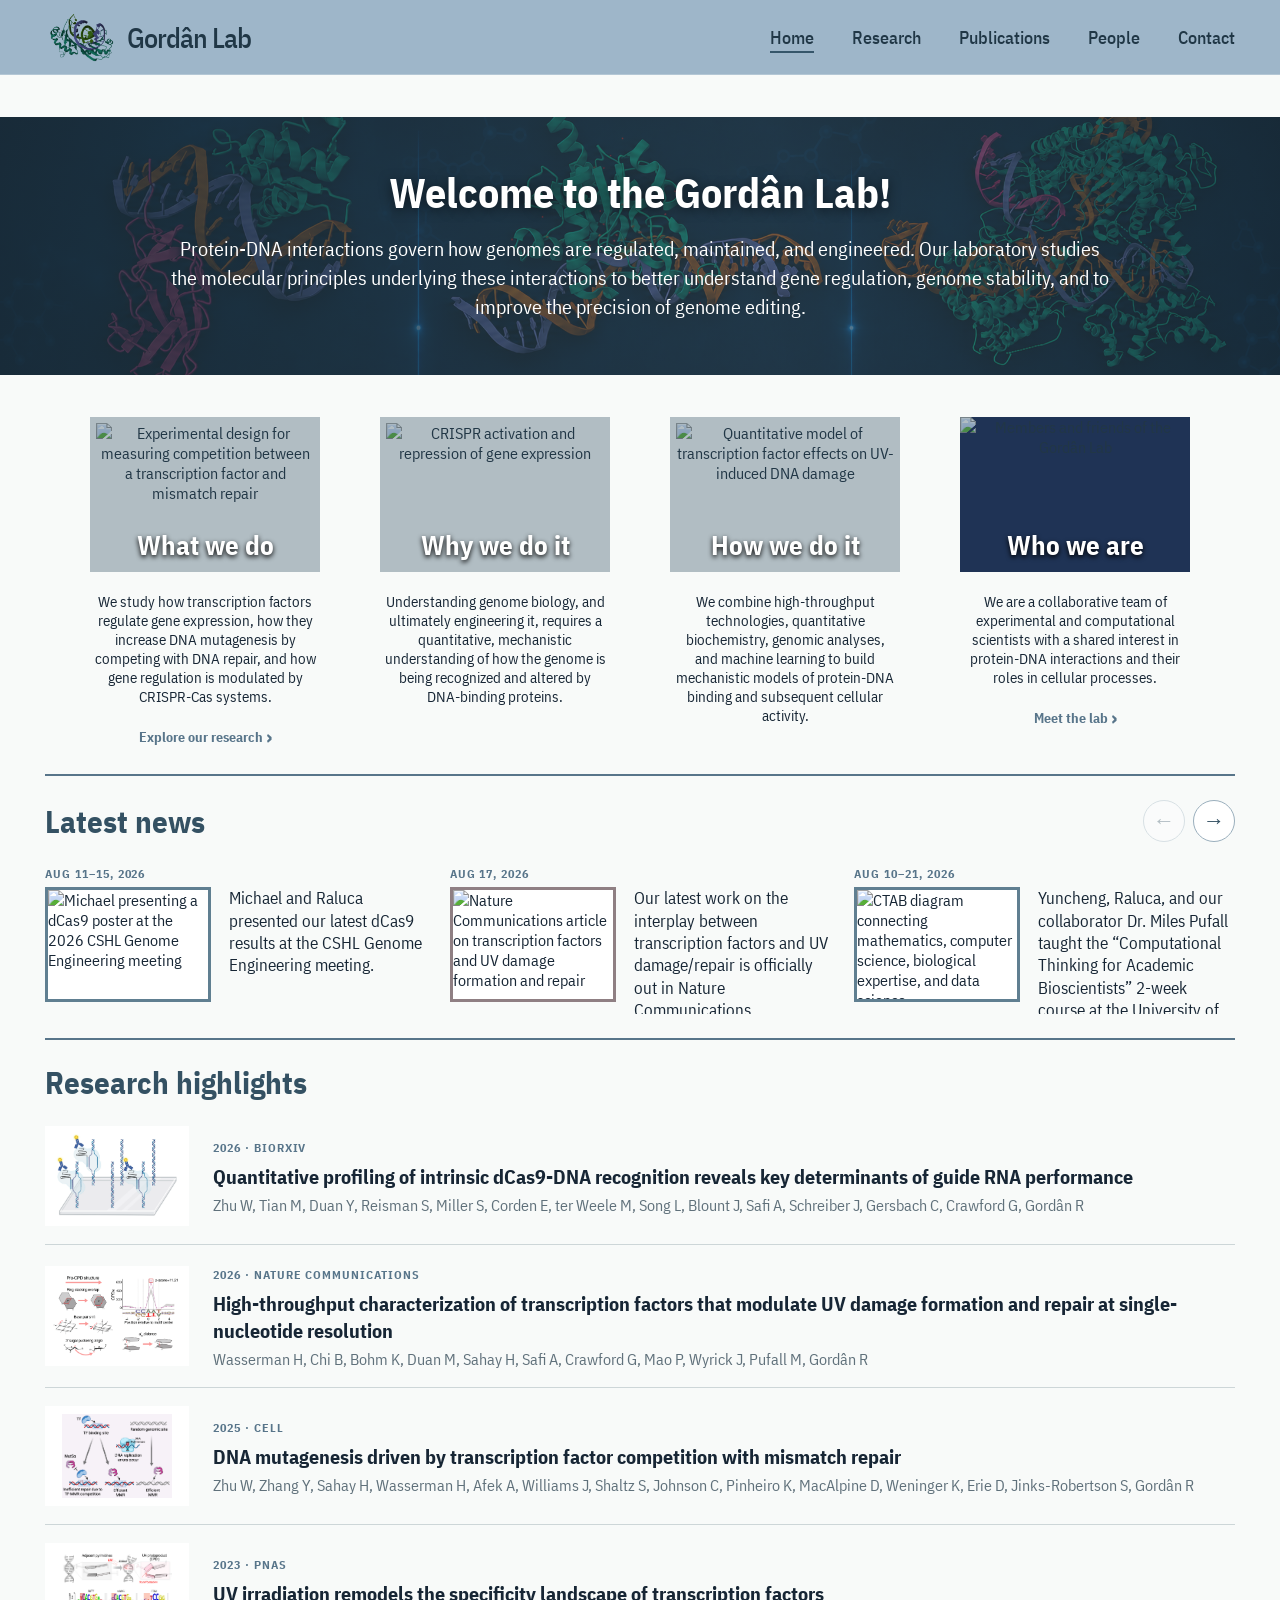
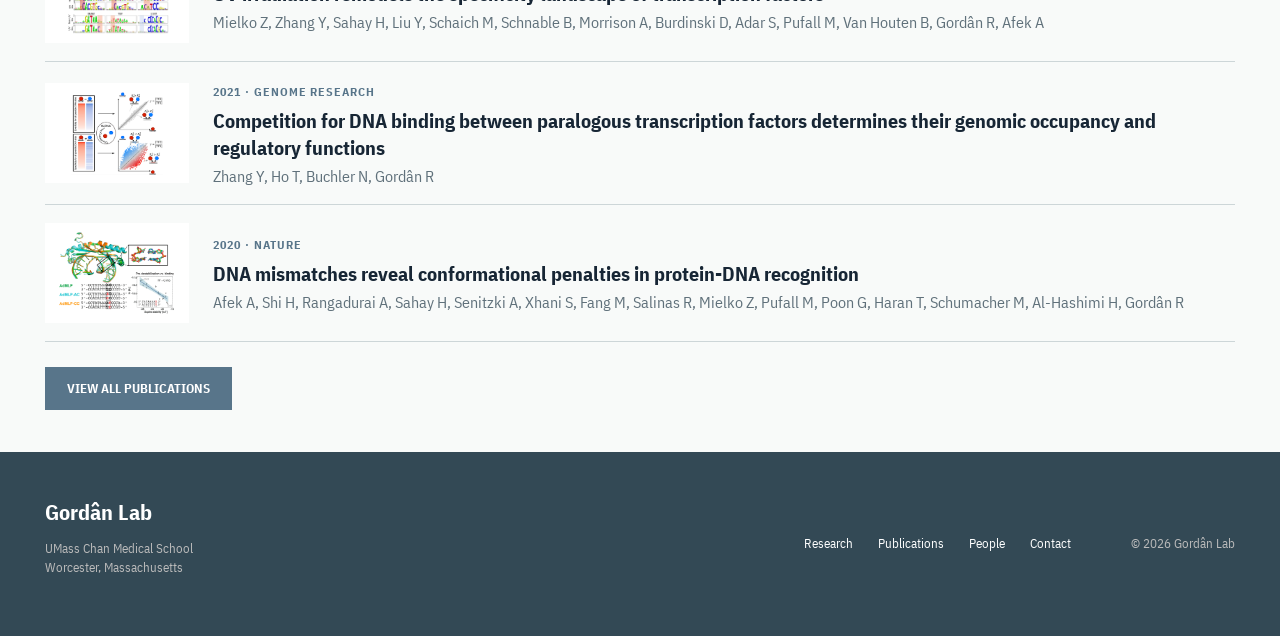
==== commit 50f97388: "Update website pages and content" ====
--- a/docs/index.html
+++ b/docs/index.html
@@ -26,23 +26,39 @@
 
   <section class="question-grid section-shell" aria-label="About the lab">
     <article class="question-card">
-      <a class="card-image" href="research.html"><img src="images/research-universe.png" alt="Transcription factor research illustration"><span>What we do</span></a>
+      <a class="card-image" href="research.html"><img src="images/home-what.png" alt="Experimental design for measuring competition between a transcription factor and mismatch repair"><span>What we do</span></a>
       <p>We study how transcription factors regulate gene expression, how they increase DNA mutagenesis by competing with DNA repair, and how gene regulation is modulated by CRISPR-Cas systems.</p>
       <a class="text-link" href="research.html">Explore our research <span>›</span></a>
     </article>
     <article class="question-card">
-      <div class="card-image"><img src="images/qbic-selex.png" alt="Quantitative regulatory genomics workflow"><span>Why we do it</span></div>
+      <div class="card-image"><img src="images/home-why.png" alt="CRISPR activation and repression of gene expression"><span>Why we do it</span></div>
       <p>Understanding genome biology, and ultimately engineering it, requires a quantitative, mechanistic understanding of how the genome is being recognized and altered by DNA-binding proteins.</p>
     </article>
     <article class="question-card">
-      <div class="card-image"><img src="images/tango-assay.png" alt="High-throughput transcription factor assay"><span>How we do it</span></div>
+      <div class="card-image"><img src="images/home-how.png" alt="Quantitative model of transcription factor effects on UV-induced DNA damage"><span>How we do it</span></div>
       <p>We combine high-throughput technologies, quantitative biochemistry, genomic analyses, and machine learning to build mechanistic models of protein-DNA binding and subsequent cellular activity.</p>
     </article>
     <article class="question-card">
-      <a class="card-image" href="people.html"><img src="images/raluca-gordan.png" alt="Members of the Gordân Lab"><span>Who we are</span></a>
+      <a class="card-image" href="people.html"><img src="images/home-who.png" alt="Members and friends of the Gordân Lab"><span>Who we are</span></a>
       <p>We are a collaborative team of experimental and computational scientists with a shared interest in protein-DNA interactions and their roles in cellular processes.</p>
       <a class="text-link" href="people.html">Meet the lab <span>›</span></a>
     </article>
+  </section>
+
+  <section class="news section-shell">
+    <div class="news-heading">
+      <h2>Latest news</h2>
+      <div class="news-controls" aria-label="News carousel controls">
+        <button class="news-arrow news-previous" type="button" aria-label="Show newer news" disabled>←</button>
+        <button class="news-arrow news-next" type="button" aria-label="Show older news">→</button>
+      </div>
+    </div>
+    <div class="news-grid" tabindex="0" aria-label="Latest lab news">
+      <article><img class="news-image" src="images/news-cshl-2026.png" alt="Michael presenting a dCas9 poster at the 2026 CSHL Genome Engineering meeting"><time>Aug 11–15, 2026</time><h3>Michael and Raluca presented our latest dCas9 results at the CSHL Genome Engineering meeting.</h3></article>
+      <article><img class="news-image" src="images/news-uv-nature-comms-2026.png" alt="Nature Communications article on transcription factors and UV damage formation and repair"><time>Aug 17, 2026</time><h3>Our latest work on the interplay between transcription factors and UV damage/repair is officially out in Nature Communications. Congratulations to all authors!</h3></article>
+      <article><img class="news-image" src="images/news-iowa-course-2026.png" alt="CTAB diagram connecting mathematics, computer science, biological expertise, and data science"><time>Aug 10–21, 2026</time><h3>Yuncheng, Raluca, and our collaborator Dr. Miles Pufall taught the “Computational Thinking for Academic Bioscientists” 2-week course at the University of Iowa.</h3></article>
+      <article><img class="news-image" src="images/news-regsys-ismb-2026.png" alt="Raluca speaking at the RegSys session during the 2026 ISMB meeting"><time>July 13, 2026</time><h3>Raluca gave a RegSys keynote talk at the ISMB 2026 meeting in Washington, DC.</h3></article>
+    </div>
   </section>
 
   <section class="highlights section-shell">
@@ -58,15 +74,31 @@
     <a class="blue-button" href="publications.html">View all publications</a>
   </section>
 
-  <section class="news section-shell">
-    <h2>Latest news</h2>
-    <div class="news-grid">
-      <article><div class="placeholder-image">Lab news image</div><time>July 2026</time><h3>Welcome to the new Gordân Lab website</h3><p>Follow our work in quantitative regulatory genomics at UMass Chan.</p></article>
-      <article><div class="placeholder-image alternate">Research image</div><time>Coming soon</time><h3>Research and lab updates</h3><p>News, publications, and opportunities will appear here.</p></article>
-    </div>
-  </section>
 </main>
 
 <footer><div><strong>Gordân Lab</strong><p>UMass Chan Medical School<br>Worcester, Massachusetts</p></div><div><a href="research.html">Research</a><a href="publications.html">Publications</a><a href="people.html">People</a><a href="contact.html">Contact</a></div><span>© 2026 Gordân Lab</span></footer>
+<script>
+  const newsGrid = document.querySelector('.news-grid');
+  const previousNews = document.querySelector('.news-previous');
+  const nextNews = document.querySelector('.news-next');
+
+  function updateNewsControls() {
+    const scrollEnd = newsGrid.scrollWidth - newsGrid.clientWidth;
+    previousNews.disabled = newsGrid.scrollLeft <= 2;
+    nextNews.disabled = newsGrid.scrollLeft >= scrollEnd - 2;
+  }
+
+  function scrollNews(direction) {
+    const card = newsGrid.querySelector('article');
+    const gap = parseFloat(getComputedStyle(newsGrid).columnGap) || 0;
+    newsGrid.scrollBy({ left: direction * (card.offsetWidth + gap), behavior: 'smooth' });
+  }
+
+  previousNews.addEventListener('click', () => scrollNews(-1));
+  nextNews.addEventListener('click', () => scrollNews(1));
+  newsGrid.addEventListener('scroll', updateNewsControls, { passive: true });
+  window.addEventListener('resize', updateNewsControls);
+  updateNewsControls();
+</script>
 </body>
 </html>
--- a/docs/header.css
+++ b/docs/header.css
@@ -7,6 +7,11 @@
   --muted: #60717b;
   --line: #cdd6d8;
   --soft: #edf1f0;
+  --theme-dcas: #dce8ef;
+  --theme-mutagenesis: #eee0dc;
+  --theme-regulatory: #dfe9e2;
+  --home-section-space: 42px;
+  --section-element-space: 24px;
 }
 
 body {
@@ -116,27 +121,371 @@
   text-transform: none;
 }
 
+.card-image {
+  border-radius: 0;
+}
+
 .card-image::after {
   background: rgba(52, 81, 99, .38);
 }
 
 .question-grid {
   max-width: 1100px;
-  padding-top: 42px;
-  padding-bottom: 38px;
+  padding-top: var(--home-section-space);
+  padding-bottom: var(--section-element-space);
 }
 
 .question-card p {
   font-size: 15.3px;
 }
 
+.question-card:nth-child(-n + 3) .card-image img {
+  object-fit: contain;
+  background: #fff;
+  padding: 6px;
+}
+
+.question-card:nth-child(4) .card-image img {
+  object-fit: cover;
+  padding: 0;
+}
+
 .blue-button {
   background: #58758a;
 }
 
 .highlights {
-  padding-top: 32px;
-  padding-bottom: 48px;
+  padding-top: var(--section-element-space);
+  padding-bottom: var(--home-section-space);
+}
+
+.news,
+.highlights {
+  border-top: 2px solid var(--blue);
+}
+
+.highlight-list {
+  border-top: 0;
+  margin-top: 6px;
+}
+
+.news-heading {
+  display: flex;
+  align-items: center;
+  justify-content: space-between;
+  gap: 24px;
+  margin-bottom: var(--section-element-space);
+}
+
+.news-heading h2,
+.highlights > h2 {
+  color: #345163;
+  font-size: 31px;
+  font-weight: 700;
+  line-height: 1.2;
+  margin: 0;
+}
+
+.news-controls {
+  display: flex;
+  gap: 8px;
+}
+
+.news-arrow {
+  width: 42px;
+  height: 42px;
+  border: 1px solid #9aafbd;
+  border-radius: 50%;
+  background: #fff;
+  color: #345163;
+  font: 600 22px/1 "IBM Plex Sans Condensed", sans-serif;
+  cursor: pointer;
+}
+
+.news-arrow:hover:not(:disabled),
+.news-arrow:focus-visible {
+  background: #58758a;
+  color: #fff;
+}
+
+.news-arrow:disabled {
+  opacity: .35;
+  cursor: default;
+}
+
+.news-grid {
+  display: grid;
+  grid-auto-flow: column;
+  grid-auto-columns: calc((100% - 48px) / 3);
+  grid-template-columns: none;
+  gap: 24px;
+  overflow-x: auto;
+  scroll-snap-type: x mandatory;
+  scrollbar-width: thin;
+  scrollbar-color: #9aafbd transparent;
+  padding-bottom: 12px;
+}
+
+.news-grid article {
+  display: grid;
+  grid-template-columns: 166px minmax(0, 1fr);
+  grid-template-rows: auto 115px;
+  column-gap: 18px;
+  row-gap: 6px;
+  align-items: start;
+  scroll-snap-align: start;
+}
+
+.news-grid time {
+  grid-column: 1;
+  grid-row: 1;
+  justify-self: start;
+}
+
+.news-grid .placeholder-image,
+.news-grid .news-image {
+  grid-column: 1;
+  grid-row: 2;
+  width: 166px;
+  height: 115px;
+  margin: 0;
+}
+
+.news-grid .news-image {
+  object-fit: contain;
+  background: #fff;
+  border: 3px solid #607f91;
+}
+
+.news-grid article:nth-child(even) .news-image {
+  border-color: #8f7f83;
+}
+
+.page-banner {
+  padding-top: 24px;
+  padding-bottom: 24px;
+}
+
+.page-banner p {
+  margin: 0 0 4px;
+}
+
+.page-banner h1 {
+  font-size: 28.08px;
+  line-height: 1.06;
+}
+
+.content-page {
+  padding-top: var(--home-section-space);
+  padding-bottom: var(--home-section-space);
+}
+
+.content-page .lead {
+  max-width: 940px;
+  margin-top: 0;
+  font-size: 18px;
+  font-weight: 400;
+  line-height: 1.45;
+}
+
+.research-page .content-page {
+  width: calc(100% - 48px);
+  max-width: 1190px;
+  padding-right: 0;
+  padding-left: 0;
+}
+
+.research-page .content-page .lead {
+  max-width: none;
+}
+
+.people-page .content-page {
+  width: calc(100% - 48px);
+  max-width: 1190px;
+  padding-top: 24px;
+  padding-right: 0;
+  padding-left: 0;
+}
+
+.people-page .content-page .lead {
+  max-width: none;
+  margin-bottom: 0;
+}
+
+.people-page .people-grid {
+  grid-template-columns: repeat(4, minmax(0, 1fr));
+  gap: 24px;
+  margin-top: 24px;
+}
+
+.people-page .person-card img,
+.people-page .person-placeholder {
+  height: 200px;
+}
+
+.people-page .person-card {
+  border-top-color: #607f91;
+}
+
+.people-page .person-card:nth-child(even) {
+  border-top-color: #8f7f83;
+}
+
+.research-page .topic-grid {
+  width: 100%;
+  max-width: none;
+  margin: 32px auto 0;
+  gap: 44px;
+}
+
+.research-page .topic-card img {
+  height: 176px;
+}
+
+.theme-dcas {
+  background: var(--theme-dcas);
+}
+
+.theme-mutagenesis {
+  background: var(--theme-mutagenesis);
+}
+
+.theme-regulatory {
+  background: var(--theme-regulatory);
+}
+
+.research-page .topic-card img.topic-image-full {
+  width: 100%;
+  height: auto;
+  aspect-ratio: 902 / 408;
+  object-fit: contain;
+  background: #fff;
+}
+
+.research-page .topic-card > div {
+  padding: 20px;
+}
+
+.research-page .topic-card h2 {
+  margin-top: 0;
+}
+
+.publications-page {
+  width: calc(100% - 48px);
+  max-width: 1190px;
+  padding-top: 24px;
+  padding-right: 0;
+  padding-left: 0;
+}
+
+.publication-note {
+  margin: 0 0 18px;
+  color: var(--muted);
+  font-size: 15px;
+}
+
+.publication-theme-key {
+  display: flex;
+  flex-wrap: wrap;
+  gap: 10px 18px;
+  margin-bottom: 12px;
+  font-size: 14px;
+}
+
+.publication-theme-key span {
+  display: inline-flex;
+  align-items: center;
+  gap: 7px;
+  background: transparent;
+}
+
+.publication-theme-key i {
+  width: 15px;
+  height: 15px;
+  border: 1px solid rgba(23, 38, 53, .16);
+}
+
+.publication-theme-key .theme-dcas i {
+  background: var(--theme-dcas);
+}
+
+.publication-theme-key .theme-mutagenesis i {
+  background: var(--theme-mutagenesis);
+}
+
+.publication-theme-key .theme-regulatory i {
+  background: var(--theme-regulatory);
+}
+
+.publication-section + .publication-section {
+  margin-top: 42px;
+}
+
+.publication-section h2 {
+  margin: 0 0 16px;
+  color: #345163;
+  font-size: 24px;
+}
+
+.full-publication-list {
+  margin: 0;
+  padding-left: 2.25rem;
+  border-top: 2px solid var(--blue);
+}
+
+.full-publication-list li {
+  --publication-theme-bg: #fff;
+  padding: 15px 8px 15px 4px;
+  border-bottom: 1px solid var(--line);
+  background: var(--publication-theme-bg);
+  box-shadow: -2.25rem 0 0 var(--publication-theme-bg);
+  font-size: 16px;
+  line-height: 1.45;
+}
+
+.preprint-list li:nth-child(-n + 3) {
+  --publication-theme-bg: var(--theme-dcas);
+}
+
+.preprint-list li:nth-child(4),
+.peer-reviewed-list li {
+  --publication-theme-bg: var(--theme-regulatory);
+}
+
+.peer-reviewed-list li:is(:nth-child(1), :nth-child(2), :nth-child(3), :nth-child(6), :nth-child(9), :nth-child(12), :nth-child(17), :nth-child(18)) {
+  --publication-theme-bg: var(--theme-mutagenesis);
+}
+
+.full-publication-list li::marker {
+  color: var(--blue-dark);
+  font-weight: 600;
+}
+
+.full-publication-list a {
+  color: var(--blue-dark);
+  text-decoration: underline;
+  text-underline-offset: 2px;
+}
+
+.news-grid h3 {
+  grid-column: 2;
+  grid-row: 2;
+  font-size: 16.5px;
+  font-weight: 400;
+  line-height: 1.35;
+  margin: 0;
+}
+
+@media (max-width: 900px) {
+  .news-grid {
+    grid-auto-columns: calc((100% - 24px) / 2);
+  }
+}
+
+@media (max-width: 600px) {
+  .news-grid {
+    grid-auto-columns: 86%;
+  }
 }
 
 .highlight-list article {
@@ -167,8 +516,8 @@
 }
 
 .news {
-  padding-top: 38px;
-  padding-bottom: 56px;
+  padding-top: var(--section-element-space);
+  padding-bottom: var(--section-element-space);
 }
 
 .placeholder-image {
@@ -191,6 +540,10 @@
 
   .site-header nav {
     gap: 24px;
+  }
+
+  .people-page .people-grid {
+    grid-template-columns: repeat(2, minmax(0, 1fr));
   }
 
 }
@@ -202,6 +555,10 @@
     flex-wrap: wrap;
   }
 
+  .people-page .people-grid {
+    grid-template-columns: 1fr;
+  }
+
   .site-name {
     width: 100%;
     font-size: 26px;
@@ -234,4 +591,12 @@
     font-size: 18px;
   }
 
-}
+  .page-banner h1 {
+    font-size: 26px;
+  }
+
+  .content-page .lead {
+    font-size: 16.8px;
+  }
+
+}
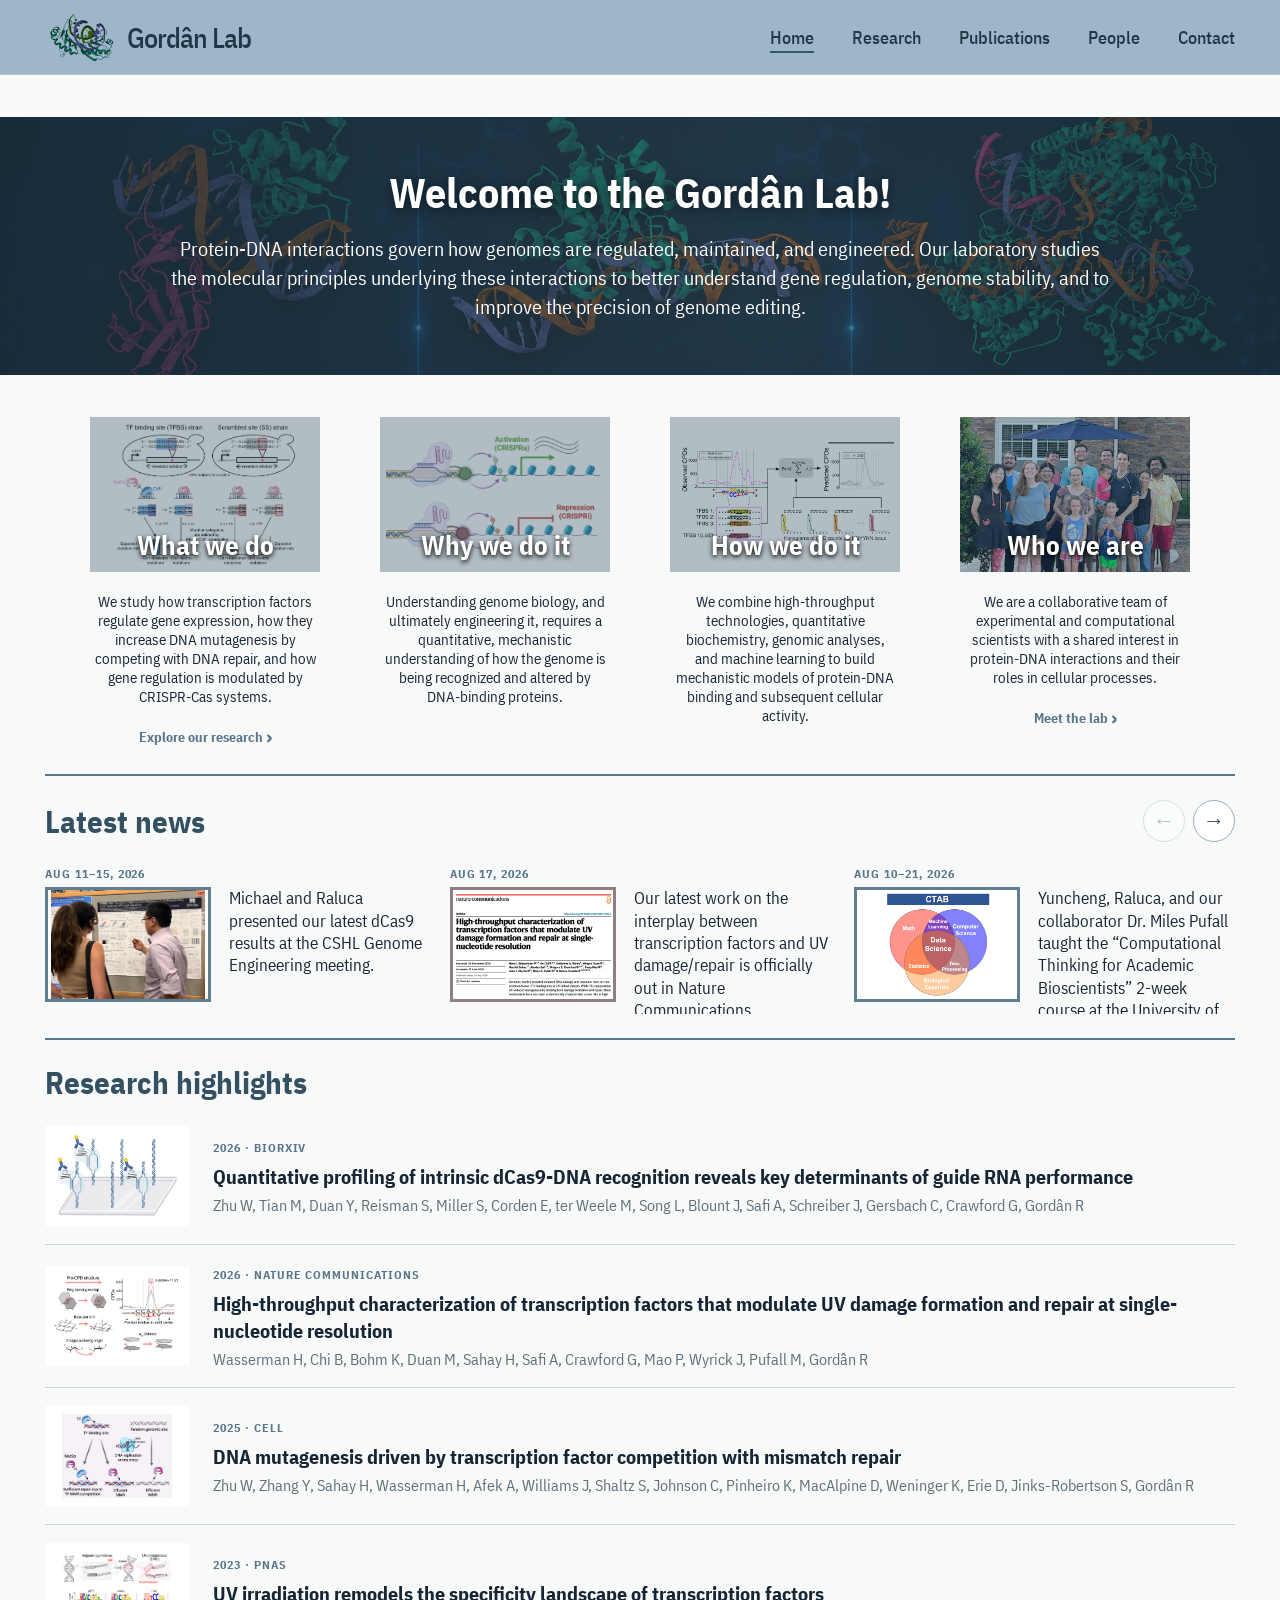
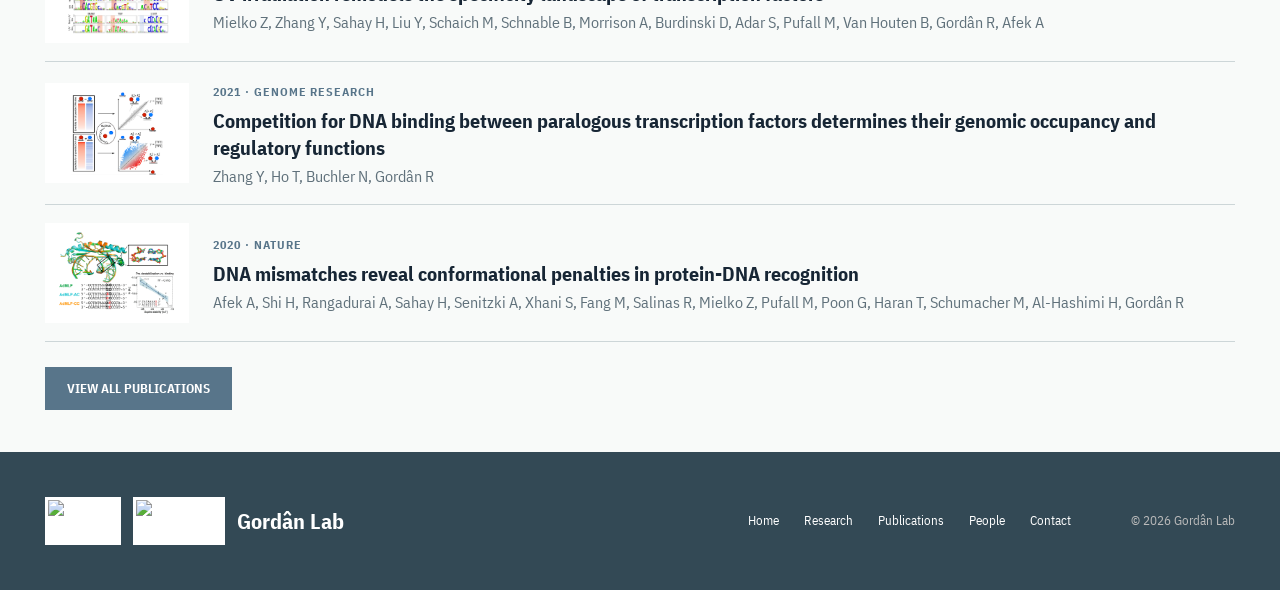
==== commit c363017a: "Update people contact and site footer" ====
--- a/docs/index.html
+++ b/docs/index.html
@@ -76,7 +76,7 @@
 
 </main>
 
-<footer><div><strong>Gordân Lab</strong><p>UMass Chan Medical School<br>Worcester, Massachusetts</p></div><div><a href="research.html">Research</a><a href="publications.html">Publications</a><a href="people.html">People</a><a href="contact.html">Contact</a></div><span>© 2026 Gordân Lab</span></footer>
+<footer><div class="footer-brand"><div class="footer-title"><a href="https://www.umassmed.edu" target="_blank" rel="noopener noreferrer"><img src="images/footer-umass-logo.png" alt="UMass Chan Medical School"></a><a href="https://www.umassmed.edu/gcb" target="_blank" rel="noopener noreferrer"><img src="images/footer-gcb-logo.png" alt="GCB"></a><strong>Gordân Lab</strong></div></div><div class="footer-links"><a href="index.html">Home</a><a href="research.html">Research</a><a href="publications.html">Publications</a><a href="people.html">People</a><a href="contact.html">Contact</a></div><span>© 2026 Gordân Lab</span></footer>
 <script>
   const newsGrid = document.querySelector('.news-grid');
   const previousNews = document.querySelector('.news-previous');
--- a/docs/header.css
+++ b/docs/header.css
@@ -20,10 +20,11 @@
 }
 
 .site-header {
+  width: 100%;
   min-height: 74.8px;
-  max-width: 1190px;
+  max-width: 1238px;
   margin: 0 auto;
-  padding: 0;
+  padding: 0 24px;
   display: flex;
   align-items: center;
   gap: 54px;
@@ -129,6 +130,10 @@
   background: rgba(52, 81, 99, .38);
 }
 
+.section-shell {
+  width: calc(100% - 48px);
+}
+
 .question-grid {
   max-width: 1100px;
   padding-top: var(--home-section-space);
@@ -320,7 +325,10 @@
 
 .people-page .person-card img,
 .people-page .person-placeholder {
-  height: 200px;
+  width: 90%;
+  height: 180px;
+  margin-left: auto;
+  margin-right: auto;
 }
 
 .people-page .person-card {
@@ -532,7 +540,96 @@
   background: #334955;
 }
 
+.footer-brand {
+  display: flex;
+  align-items: center;
+  gap: 24px;
+}
+
+.footer-brand > p {
+  margin: 0;
+}
+
+.footer-title {
+  display: flex;
+  align-items: center;
+  gap: 12px;
+}
+
+.footer-title a {
+  display: block;
+  flex: 0 0 auto;
+}
+
+.footer-title img {
+  width: 76px;
+  height: 48px;
+  padding: 3px;
+  object-fit: contain;
+  background: #fff;
+}
+
+.footer-title a:nth-child(2) img {
+  width: 92px;
+}
+
+.footer-brand p a {
+  color: inherit;
+}
+
+.footer-brand p a:hover,
+.footer-brand p a:focus,
+.footer-links a:hover,
+.footer-links a:focus {
+  text-decoration: underline;
+}
+
+.contact-details a {
+  color: var(--header-blue-dark);
+  text-decoration: underline;
+}
+
+.contact-page .content-page {
+  width: calc(100% - 48px);
+  max-width: 1190px;
+}
+
+.contact-grid {
+  grid-template-columns: 2fr 1fr;
+}
+
+.map-card {
+  margin: 0;
+  padding: 0;
+  overflow: hidden;
+}
+
+.map-card img {
+  width: 100%;
+  height: auto;
+  min-height: 240px;
+  object-fit: contain;
+  background: #fff;
+}
+
+.map-card figcaption {
+  padding: 12px 16px;
+  font-size: 16px;
+}
+
+.map-card figcaption a {
+  color: var(--header-blue-dark);
+  text-decoration: underline;
+}
+
 @media (max-width: 900px) {
+  .section-shell,
+  .section-shell:not(.question-grid),
+  .question-grid {
+    padding-right: 0;
+    padding-left: 0;
+  }
+
   .site-header {
     padding: 0 24px;
     gap: 28px;
@@ -549,12 +646,21 @@
 }
 
 @media (max-width: 650px) {
+  .contact-grid {
+    grid-template-columns: 1fr;
+  }
+
   .site-header {
     min-height: 0;
     padding: 22px 20px 16px;
     flex-wrap: wrap;
   }
 
+  .footer-brand {
+    align-items: flex-start;
+    flex-direction: column;
+  }
+
   .people-page .people-grid {
     grid-template-columns: 1fr;
   }
